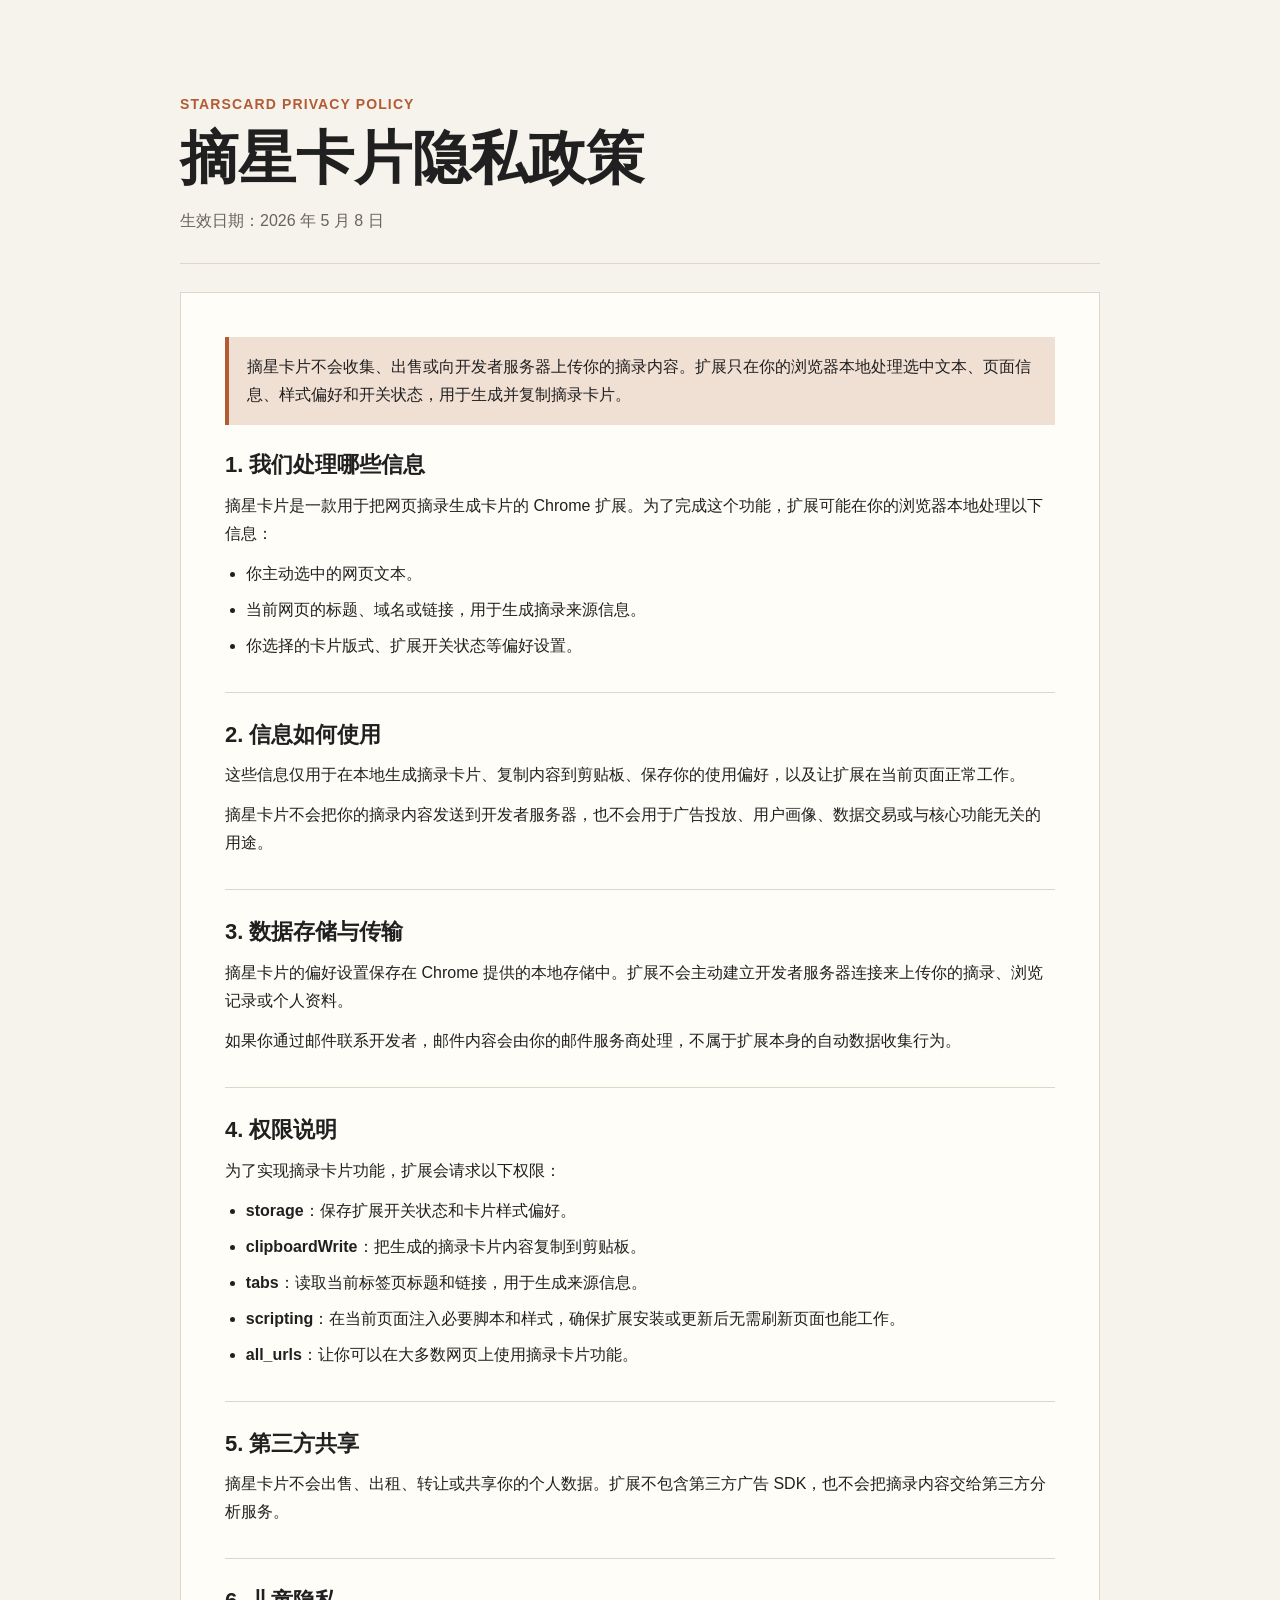
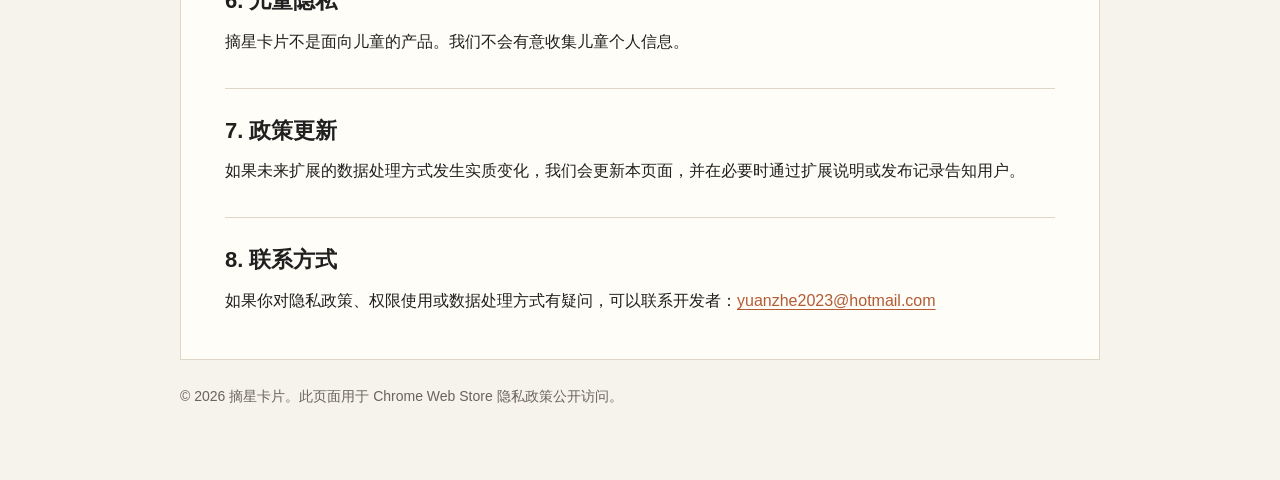
==== privacy.html @ 7d246647 "Add privacy policy page" ====
<!doctype html>
<html lang="zh-CN">
<head>
  <meta charset="utf-8">
  <meta name="viewport" content="width=device-width, initial-scale=1">
  <title>摘星卡片隐私政策</title>
  <meta name="description" content="摘星卡片 Chrome 扩展的隐私政策，说明本扩展如何处理摘录内容、权限和本地数据。">
  <style>
    :root {
      color-scheme: light dark;
      --bg: #f6f3ec;
      --paper: #fffdf7;
      --text: #202020;
      --muted: #69645c;
      --line: #ded6c8;
      --accent: #b35b35;
      --accent-soft: #f0dfd3;
    }

    @media (prefers-color-scheme: dark) {
      :root {
        --bg: #151412;
        --paper: #1f1d1a;
        --text: #f4efe7;
        --muted: #b8afa2;
        --line: #39342e;
        --accent: #e09b70;
        --accent-soft: #352820;
      }
    }

    * { box-sizing: border-box; }

    body {
      margin: 0;
      font-family: -apple-system, BlinkMacSystemFont, "Segoe UI", "Noto Sans SC", "PingFang SC", "Microsoft YaHei", sans-serif;
      background: var(--bg);
      color: var(--text);
      line-height: 1.75;
    }

    .page {
      width: min(920px, calc(100% - 32px));
      margin: 0 auto;
      padding: 56px 0 72px;
    }

    header {
      padding: 36px 0 28px;
      border-bottom: 1px solid var(--line);
    }

    .eyebrow {
      margin: 0 0 10px;
      color: var(--accent);
      font-size: 14px;
      font-weight: 700;
      letter-spacing: .08em;
      text-transform: uppercase;
    }

    h1 {
      margin: 0;
      font-size: clamp(34px, 6vw, 58px);
      line-height: 1.08;
      letter-spacing: 0;
    }

    .updated {
      margin: 18px 0 0;
      color: var(--muted);
      font-size: 16px;
    }

    main {
      background: var(--paper);
      border: 1px solid var(--line);
      margin-top: 28px;
      padding: clamp(24px, 4vw, 44px);
    }

    section + section {
      margin-top: 32px;
      padding-top: 28px;
      border-top: 1px solid var(--line);
    }

    h2 {
      margin: 0 0 12px;
      font-size: 22px;
      line-height: 1.3;
      letter-spacing: 0;
    }

    p { margin: 0 0 12px; }
    p:last-child { margin-bottom: 0; }

    ul {
      margin: 10px 0 0;
      padding-left: 1.3em;
    }

    li + li { margin-top: 8px; }

    .summary {
      background: var(--accent-soft);
      border-left: 4px solid var(--accent);
      padding: 16px 18px;
      margin: 0 0 26px;
      color: var(--text);
    }

    a {
      color: var(--accent);
      text-decoration-thickness: 1px;
      text-underline-offset: 3px;
    }

    footer {
      margin-top: 24px;
      color: var(--muted);
      font-size: 14px;
    }
  </style>
</head>
<body>
  <div class="page">
    <header>
      <p class="eyebrow">StarsCard Privacy Policy</p>
      <h1>摘星卡片隐私政策</h1>
      <p class="updated">生效日期：2026 年 5 月 8 日</p>
    </header>

    <main>
      <div class="summary">
        摘星卡片不会收集、出售或向开发者服务器上传你的摘录内容。扩展只在你的浏览器本地处理选中文本、页面信息、样式偏好和开关状态，用于生成并复制摘录卡片。
      </div>

      <section>
        <h2>1. 我们处理哪些信息</h2>
        <p>摘星卡片是一款用于把网页摘录生成卡片的 Chrome 扩展。为了完成这个功能，扩展可能在你的浏览器本地处理以下信息：</p>
        <ul>
          <li>你主动选中的网页文本。</li>
          <li>当前网页的标题、域名或链接，用于生成摘录来源信息。</li>
          <li>你选择的卡片版式、扩展开关状态等偏好设置。</li>
        </ul>
      </section>

      <section>
        <h2>2. 信息如何使用</h2>
        <p>这些信息仅用于在本地生成摘录卡片、复制内容到剪贴板、保存你的使用偏好，以及让扩展在当前页面正常工作。</p>
        <p>摘星卡片不会把你的摘录内容发送到开发者服务器，也不会用于广告投放、用户画像、数据交易或与核心功能无关的用途。</p>
      </section>

      <section>
        <h2>3. 数据存储与传输</h2>
        <p>摘星卡片的偏好设置保存在 Chrome 提供的本地存储中。扩展不会主动建立开发者服务器连接来上传你的摘录、浏览记录或个人资料。</p>
        <p>如果你通过邮件联系开发者，邮件内容会由你的邮件服务商处理，不属于扩展本身的自动数据收集行为。</p>
      </section>

      <section>
        <h2>4. 权限说明</h2>
        <p>为了实现摘录卡片功能，扩展会请求以下权限：</p>
        <ul>
          <li><strong>storage</strong>：保存扩展开关状态和卡片样式偏好。</li>
          <li><strong>clipboardWrite</strong>：把生成的摘录卡片内容复制到剪贴板。</li>
          <li><strong>tabs</strong>：读取当前标签页标题和链接，用于生成来源信息。</li>
          <li><strong>scripting</strong>：在当前页面注入必要脚本和样式，确保扩展安装或更新后无需刷新页面也能工作。</li>
          <li><strong>all_urls</strong>：让你可以在大多数网页上使用摘录卡片功能。</li>
        </ul>
      </section>

      <section>
        <h2>5. 第三方共享</h2>
        <p>摘星卡片不会出售、出租、转让或共享你的个人数据。扩展不包含第三方广告 SDK，也不会把摘录内容交给第三方分析服务。</p>
      </section>

      <section>
        <h2>6. 儿童隐私</h2>
        <p>摘星卡片不是面向儿童的产品。我们不会有意收集儿童个人信息。</p>
      </section>

      <section>
        <h2>7. 政策更新</h2>
        <p>如果未来扩展的数据处理方式发生实质变化，我们会更新本页面，并在必要时通过扩展说明或发布记录告知用户。</p>
      </section>

      <section>
        <h2>8. 联系方式</h2>
        <p>如果你对隐私政策、权限使用或数据处理方式有疑问，可以联系开发者：<a href="mailto:yuanzhe2023@hotmail.com">yuanzhe2023@hotmail.com</a></p>
      </section>
    </main>

    <footer>
      <p>© 2026 摘星卡片。此页面用于 Chrome Web Store 隐私政策公开访问。</p>
    </footer>
  </div>
</body>
</html>
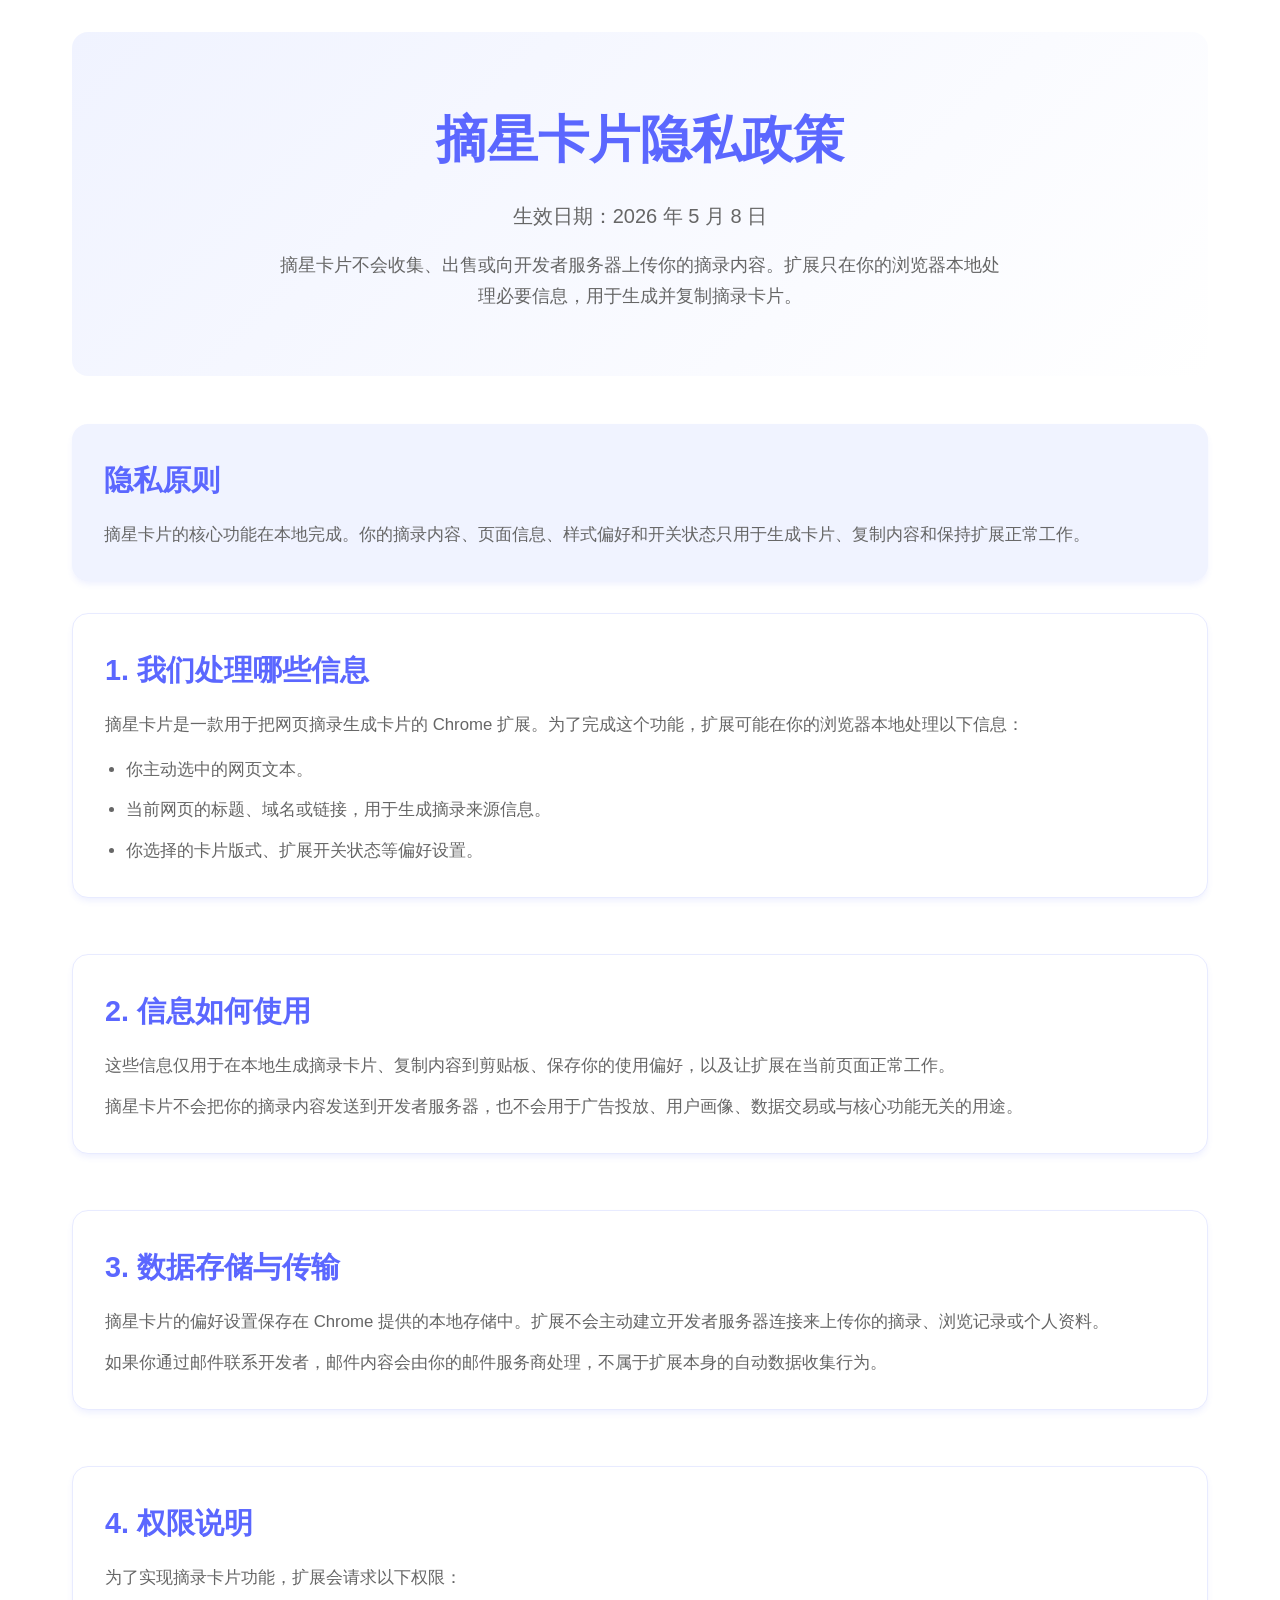
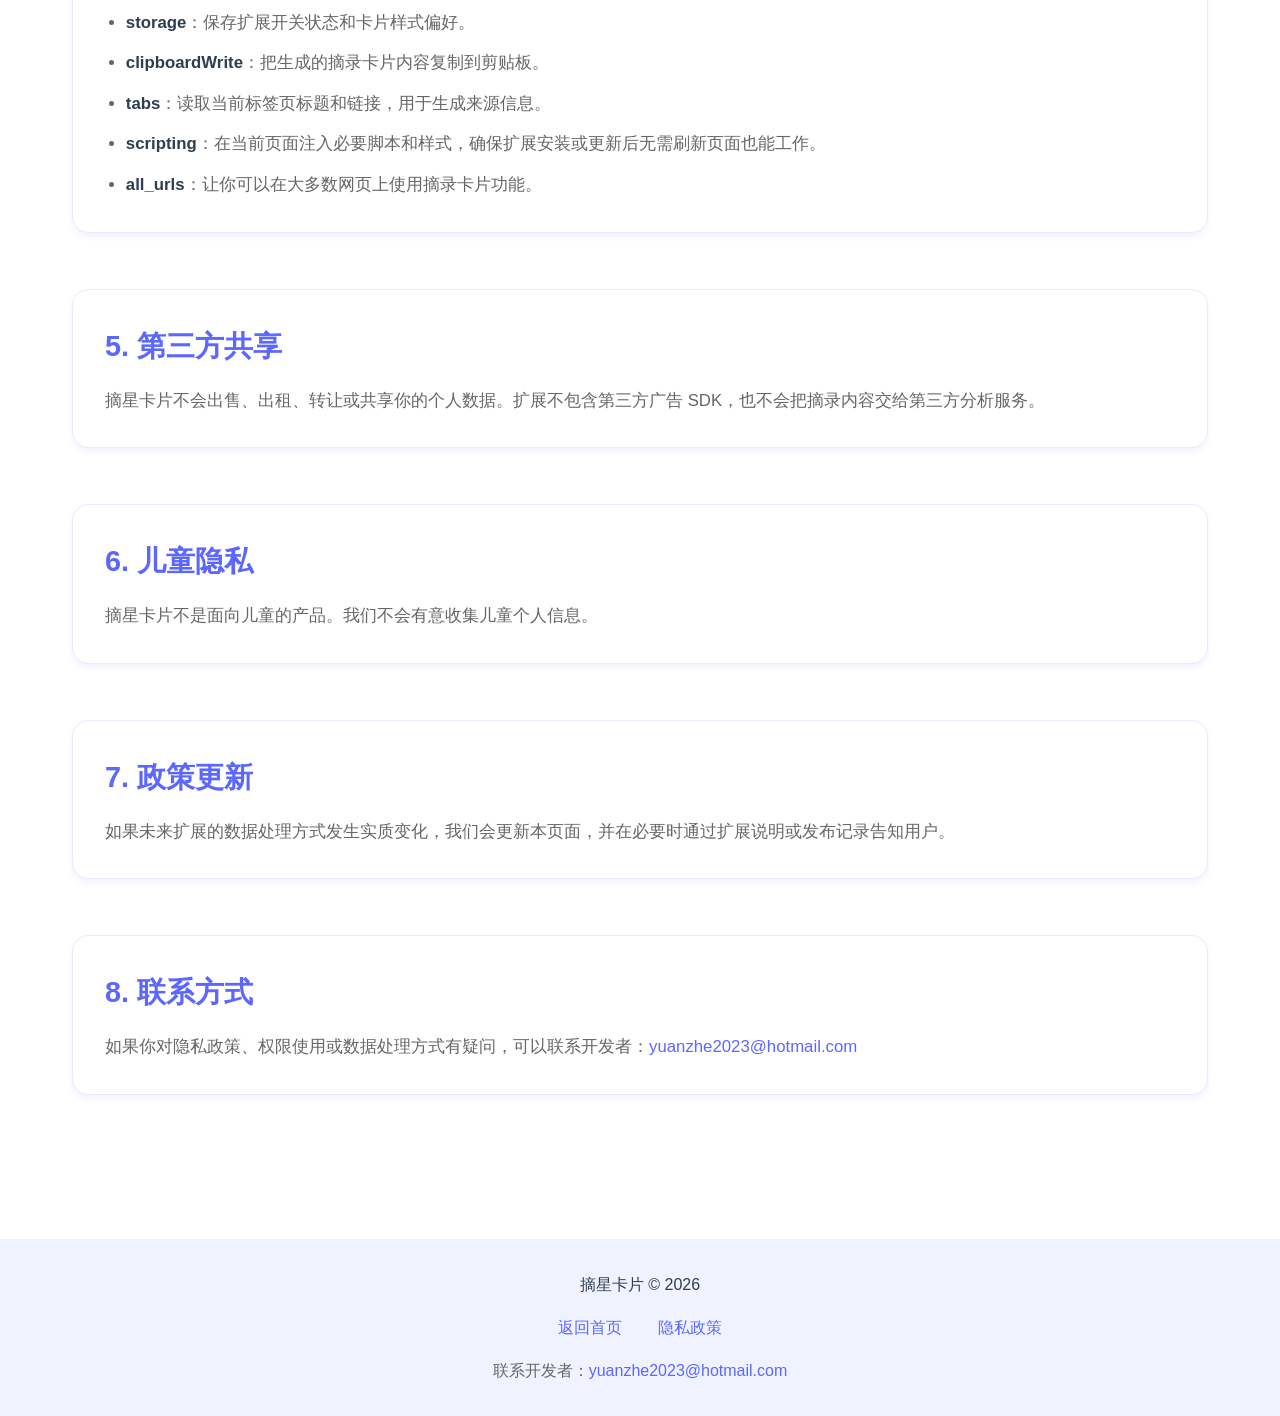
==== commit aa404c65: "Align privacy page with homepage style" ====
--- a/privacy.html
+++ b/privacy.html
@@ -1,199 +1,285 @@
-<!doctype html>
+<!DOCTYPE html>
 <html lang="zh-CN">
 <head>
-  <meta charset="utf-8">
-  <meta name="viewport" content="width=device-width, initial-scale=1">
-  <title>摘星卡片隐私政策</title>
-  <meta name="description" content="摘星卡片 Chrome 扩展的隐私政策，说明本扩展如何处理摘录内容、权限和本地数据。">
-  <style>
-    :root {
-      color-scheme: light dark;
-      --bg: #f6f3ec;
-      --paper: #fffdf7;
-      --text: #202020;
-      --muted: #69645c;
-      --line: #ded6c8;
-      --accent: #b35b35;
-      --accent-soft: #f0dfd3;
-    }
-
-    @media (prefers-color-scheme: dark) {
-      :root {
-        --bg: #151412;
-        --paper: #1f1d1a;
-        --text: #f4efe7;
-        --muted: #b8afa2;
-        --line: #39342e;
-        --accent: #e09b70;
-        --accent-soft: #352820;
-      }
-    }
-
-    * { box-sizing: border-box; }
-
-    body {
-      margin: 0;
-      font-family: -apple-system, BlinkMacSystemFont, "Segoe UI", "Noto Sans SC", "PingFang SC", "Microsoft YaHei", sans-serif;
-      background: var(--bg);
-      color: var(--text);
-      line-height: 1.75;
-    }
-
-    .page {
-      width: min(920px, calc(100% - 32px));
-      margin: 0 auto;
-      padding: 56px 0 72px;
-    }
-
-    header {
-      padding: 36px 0 28px;
-      border-bottom: 1px solid var(--line);
-    }
-
-    .eyebrow {
-      margin: 0 0 10px;
-      color: var(--accent);
-      font-size: 14px;
-      font-weight: 700;
-      letter-spacing: .08em;
-      text-transform: uppercase;
-    }
-
-    h1 {
-      margin: 0;
-      font-size: clamp(34px, 6vw, 58px);
-      line-height: 1.08;
-      letter-spacing: 0;
-    }
-
-    .updated {
-      margin: 18px 0 0;
-      color: var(--muted);
-      font-size: 16px;
-    }
-
-    main {
-      background: var(--paper);
-      border: 1px solid var(--line);
-      margin-top: 28px;
-      padding: clamp(24px, 4vw, 44px);
-    }
-
-    section + section {
-      margin-top: 32px;
-      padding-top: 28px;
-      border-top: 1px solid var(--line);
-    }
-
-    h2 {
-      margin: 0 0 12px;
-      font-size: 22px;
-      line-height: 1.3;
-      letter-spacing: 0;
-    }
-
-    p { margin: 0 0 12px; }
-    p:last-child { margin-bottom: 0; }
-
-    ul {
-      margin: 10px 0 0;
-      padding-left: 1.3em;
-    }
-
-    li + li { margin-top: 8px; }
-
-    .summary {
-      background: var(--accent-soft);
-      border-left: 4px solid var(--accent);
-      padding: 16px 18px;
-      margin: 0 0 26px;
-      color: var(--text);
-    }
-
-    a {
-      color: var(--accent);
-      text-decoration-thickness: 1px;
-      text-underline-offset: 3px;
-    }
-
-    footer {
-      margin-top: 24px;
-      color: var(--muted);
-      font-size: 14px;
-    }
-  </style>
+    <meta charset="UTF-8">
+    <meta name="viewport" content="width=device-width, initial-scale=1.0">
+    <title>摘星卡片隐私政策</title>
+    <meta name="description" content="摘星卡片 Chrome 扩展的隐私政策，说明本扩展如何处理摘录内容、权限和本地数据。">
+    <style>
+        :root {
+            --primary: #5B67FF;
+            --primary-light: #F0F3FF;
+            --text: #2C3E50;
+            --muted: #666;
+            --bg: #ffffff;
+            --line: #e8ebff;
+        }
+
+        * {
+            margin: 0;
+            padding: 0;
+            box-sizing: border-box;
+        }
+
+        body {
+            font-family: -apple-system, BlinkMacSystemFont, "Segoe UI", Roboto, "PingFang SC", "Microsoft YaHei", sans-serif;
+            color: var(--text);
+            line-height: 1.7;
+            background: var(--bg);
+        }
+
+        .container {
+            max-width: 1200px;
+            margin: 0 auto;
+            padding: 2rem;
+        }
+
+        .hero {
+            text-align: center;
+            padding: 4rem 2rem;
+            background: linear-gradient(135deg, var(--primary-light) 0%, #FFFFFF 100%);
+            border-radius: 1rem;
+            margin-bottom: 3rem;
+        }
+
+        .hero h1 {
+            font-size: 3.2rem;
+            margin-bottom: 1rem;
+            color: var(--primary);
+            animation: fadeInUp 0.8s ease;
+        }
+
+        .hero p {
+            font-size: 1.25rem;
+            color: var(--muted);
+            margin-bottom: 0.5rem;
+            animation: fadeInUp 1s ease;
+        }
+
+        .hero-desc {
+            max-width: 720px;
+            margin: 1rem auto 0;
+            font-size: 1.15rem;
+            color: var(--muted);
+            animation: fadeInUp 1.2s ease;
+        }
+
+        .policy-layout {
+            display: grid;
+            grid-template-columns: minmax(0, 1fr);
+            gap: 2rem;
+            margin: 3rem 0;
+        }
+
+        .summary-card,
+        .policy-section {
+            background: white;
+            border-radius: 1rem;
+            box-shadow: 0 4px 6px -1px rgba(91, 103, 255, 0.1);
+        }
+
+        .summary-card {
+            padding: 2rem;
+            background: var(--primary-light);
+        }
+
+        .summary-card h2,
+        .policy-section h2 {
+            color: var(--primary);
+            margin-bottom: 1rem;
+            font-size: 1.8rem;
+        }
+
+        .summary-card p,
+        .policy-section p,
+        .policy-section li {
+            color: var(--muted);
+            font-size: 1.05rem;
+        }
+
+        .policy-section {
+            padding: 2rem;
+            border: 1px solid var(--line);
+        }
+
+        .policy-section + .policy-section {
+            margin-top: 1.5rem;
+        }
+
+        .policy-section p + p {
+            margin-top: 0.75rem;
+        }
+
+        .policy-section ul {
+            padding-left: 1.3rem;
+            margin-top: 1rem;
+        }
+
+        .policy-section li + li {
+            margin-top: 0.75rem;
+        }
+
+        strong {
+            color: var(--text);
+        }
+
+        a {
+            color: var(--primary);
+            text-decoration: none;
+            transition: color 0.3s ease;
+        }
+
+        a:hover {
+            color: var(--text);
+            text-decoration: underline;
+        }
+
+        .footer {
+            margin-top: 4rem;
+            padding: 2rem 0;
+            background: var(--primary-light);
+        }
+
+        .footer-content {
+            max-width: 1200px;
+            margin: 0 auto;
+            padding: 0 1rem;
+            text-align: center;
+        }
+
+        .footer-links {
+            margin: 1rem 0;
+        }
+
+        .footer-links a {
+            color: var(--primary);
+            text-decoration: none;
+            margin: 0 1rem;
+        }
+
+        .contact {
+            margin-top: 1rem;
+            color: var(--muted);
+        }
+
+        @keyframes fadeInUp {
+            from {
+                opacity: 0;
+                transform: translateY(20px);
+            }
+            to {
+                opacity: 1;
+                transform: translateY(0);
+            }
+        }
+
+        @media (max-width: 768px) {
+            .container {
+                padding: 1rem;
+            }
+
+            .hero {
+                padding: 3rem 1.5rem;
+            }
+
+            .hero h1 {
+                font-size: 2.4rem;
+            }
+
+            .hero p {
+                font-size: 1.1rem;
+            }
+
+            .summary-card,
+            .policy-section {
+                padding: 1.4rem;
+            }
+        }
+    </style>
 </head>
 <body>
-  <div class="page">
-    <header>
-      <p class="eyebrow">StarsCard Privacy Policy</p>
-      <h1>摘星卡片隐私政策</h1>
-      <p class="updated">生效日期：2026 年 5 月 8 日</p>
-    </header>
-
-    <main>
-      <div class="summary">
-        摘星卡片不会收集、出售或向开发者服务器上传你的摘录内容。扩展只在你的浏览器本地处理选中文本、页面信息、样式偏好和开关状态，用于生成并复制摘录卡片。
-      </div>
-
-      <section>
-        <h2>1. 我们处理哪些信息</h2>
-        <p>摘星卡片是一款用于把网页摘录生成卡片的 Chrome 扩展。为了完成这个功能，扩展可能在你的浏览器本地处理以下信息：</p>
-        <ul>
-          <li>你主动选中的网页文本。</li>
-          <li>当前网页的标题、域名或链接，用于生成摘录来源信息。</li>
-          <li>你选择的卡片版式、扩展开关状态等偏好设置。</li>
-        </ul>
-      </section>
-
-      <section>
-        <h2>2. 信息如何使用</h2>
-        <p>这些信息仅用于在本地生成摘录卡片、复制内容到剪贴板、保存你的使用偏好，以及让扩展在当前页面正常工作。</p>
-        <p>摘星卡片不会把你的摘录内容发送到开发者服务器，也不会用于广告投放、用户画像、数据交易或与核心功能无关的用途。</p>
-      </section>
-
-      <section>
-        <h2>3. 数据存储与传输</h2>
-        <p>摘星卡片的偏好设置保存在 Chrome 提供的本地存储中。扩展不会主动建立开发者服务器连接来上传你的摘录、浏览记录或个人资料。</p>
-        <p>如果你通过邮件联系开发者，邮件内容会由你的邮件服务商处理，不属于扩展本身的自动数据收集行为。</p>
-      </section>
-
-      <section>
-        <h2>4. 权限说明</h2>
-        <p>为了实现摘录卡片功能，扩展会请求以下权限：</p>
-        <ul>
-          <li><strong>storage</strong>：保存扩展开关状态和卡片样式偏好。</li>
-          <li><strong>clipboardWrite</strong>：把生成的摘录卡片内容复制到剪贴板。</li>
-          <li><strong>tabs</strong>：读取当前标签页标题和链接，用于生成来源信息。</li>
-          <li><strong>scripting</strong>：在当前页面注入必要脚本和样式，确保扩展安装或更新后无需刷新页面也能工作。</li>
-          <li><strong>all_urls</strong>：让你可以在大多数网页上使用摘录卡片功能。</li>
-        </ul>
-      </section>
-
-      <section>
-        <h2>5. 第三方共享</h2>
-        <p>摘星卡片不会出售、出租、转让或共享你的个人数据。扩展不包含第三方广告 SDK，也不会把摘录内容交给第三方分析服务。</p>
-      </section>
-
-      <section>
-        <h2>6. 儿童隐私</h2>
-        <p>摘星卡片不是面向儿童的产品。我们不会有意收集儿童个人信息。</p>
-      </section>
-
-      <section>
-        <h2>7. 政策更新</h2>
-        <p>如果未来扩展的数据处理方式发生实质变化，我们会更新本页面，并在必要时通过扩展说明或发布记录告知用户。</p>
-      </section>
-
-      <section>
-        <h2>8. 联系方式</h2>
-        <p>如果你对隐私政策、权限使用或数据处理方式有疑问，可以联系开发者：<a href="mailto:yuanzhe2023@hotmail.com">yuanzhe2023@hotmail.com</a></p>
-      </section>
-    </main>
-
-    <footer>
-      <p>© 2026 摘星卡片。此页面用于 Chrome Web Store 隐私政策公开访问。</p>
+    <div class="container">
+        <section class="hero">
+            <h1>摘星卡片隐私政策</h1>
+            <p>生效日期：2026 年 5 月 8 日</p>
+            <div class="hero-desc">
+                摘星卡片不会收集、出售或向开发者服务器上传你的摘录内容。扩展只在你的浏览器本地处理必要信息，用于生成并复制摘录卡片。
+            </div>
+        </section>
+
+        <main class="policy-layout">
+            <section class="summary-card">
+                <h2>隐私原则</h2>
+                <p>摘星卡片的核心功能在本地完成。你的摘录内容、页面信息、样式偏好和开关状态只用于生成卡片、复制内容和保持扩展正常工作。</p>
+            </section>
+
+            <section class="policy-section">
+                <h2>1. 我们处理哪些信息</h2>
+                <p>摘星卡片是一款用于把网页摘录生成卡片的 Chrome 扩展。为了完成这个功能，扩展可能在你的浏览器本地处理以下信息：</p>
+                <ul>
+                    <li>你主动选中的网页文本。</li>
+                    <li>当前网页的标题、域名或链接，用于生成摘录来源信息。</li>
+                    <li>你选择的卡片版式、扩展开关状态等偏好设置。</li>
+                </ul>
+            </section>
+
+            <section class="policy-section">
+                <h2>2. 信息如何使用</h2>
+                <p>这些信息仅用于在本地生成摘录卡片、复制内容到剪贴板、保存你的使用偏好，以及让扩展在当前页面正常工作。</p>
+                <p>摘星卡片不会把你的摘录内容发送到开发者服务器，也不会用于广告投放、用户画像、数据交易或与核心功能无关的用途。</p>
+            </section>
+
+            <section class="policy-section">
+                <h2>3. 数据存储与传输</h2>
+                <p>摘星卡片的偏好设置保存在 Chrome 提供的本地存储中。扩展不会主动建立开发者服务器连接来上传你的摘录、浏览记录或个人资料。</p>
+                <p>如果你通过邮件联系开发者，邮件内容会由你的邮件服务商处理，不属于扩展本身的自动数据收集行为。</p>
+            </section>
+
+            <section class="policy-section">
+                <h2>4. 权限说明</h2>
+                <p>为了实现摘录卡片功能，扩展会请求以下权限：</p>
+                <ul>
+                    <li><strong>storage</strong>：保存扩展开关状态和卡片样式偏好。</li>
+                    <li><strong>clipboardWrite</strong>：把生成的摘录卡片内容复制到剪贴板。</li>
+                    <li><strong>tabs</strong>：读取当前标签页标题和链接，用于生成来源信息。</li>
+                    <li><strong>scripting</strong>：在当前页面注入必要脚本和样式，确保扩展安装或更新后无需刷新页面也能工作。</li>
+                    <li><strong>all_urls</strong>：让你可以在大多数网页上使用摘录卡片功能。</li>
+                </ul>
+            </section>
+
+            <section class="policy-section">
+                <h2>5. 第三方共享</h2>
+                <p>摘星卡片不会出售、出租、转让或共享你的个人数据。扩展不包含第三方广告 SDK，也不会把摘录内容交给第三方分析服务。</p>
+            </section>
+
+            <section class="policy-section">
+                <h2>6. 儿童隐私</h2>
+                <p>摘星卡片不是面向儿童的产品。我们不会有意收集儿童个人信息。</p>
+            </section>
+
+            <section class="policy-section">
+                <h2>7. 政策更新</h2>
+                <p>如果未来扩展的数据处理方式发生实质变化，我们会更新本页面，并在必要时通过扩展说明或发布记录告知用户。</p>
+            </section>
+
+            <section class="policy-section">
+                <h2>8. 联系方式</h2>
+                <p>如果你对隐私政策、权限使用或数据处理方式有疑问，可以联系开发者：<a href="mailto:yuanzhe2023@hotmail.com">yuanzhe2023@hotmail.com</a></p>
+            </section>
+        </main>
+    </div>
+
+    <footer class="footer">
+        <div class="footer-content">
+            <p>摘星卡片 © 2026</p>
+            <div class="footer-links">
+                <a href="./index.html">返回首页</a>
+                <a href="./privacy.html">隐私政策</a>
+            </div>
+            <div class="contact">
+                <p>联系开发者：<a href="mailto:yuanzhe2023@hotmail.com">yuanzhe2023@hotmail.com</a></p>
+            </div>
+        </div>
     </footer>
-  </div>
 </body>
 </html>
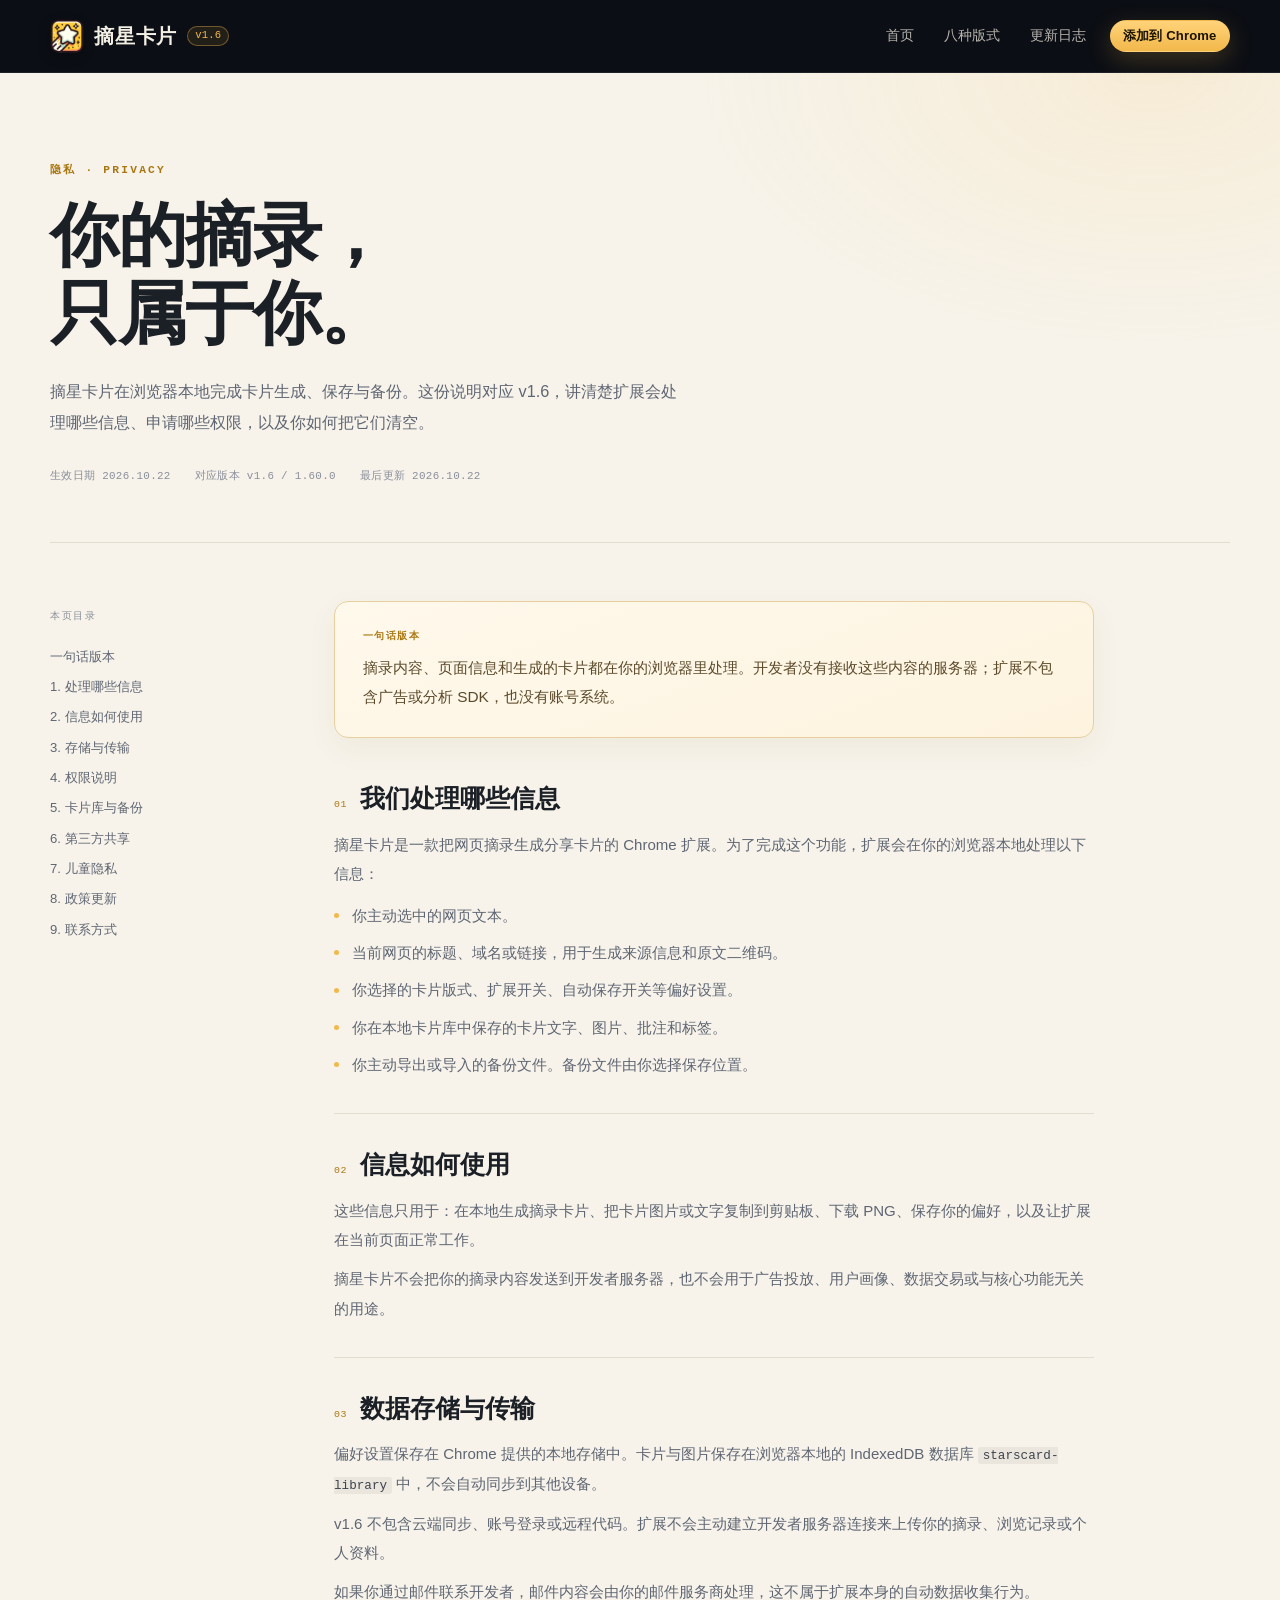
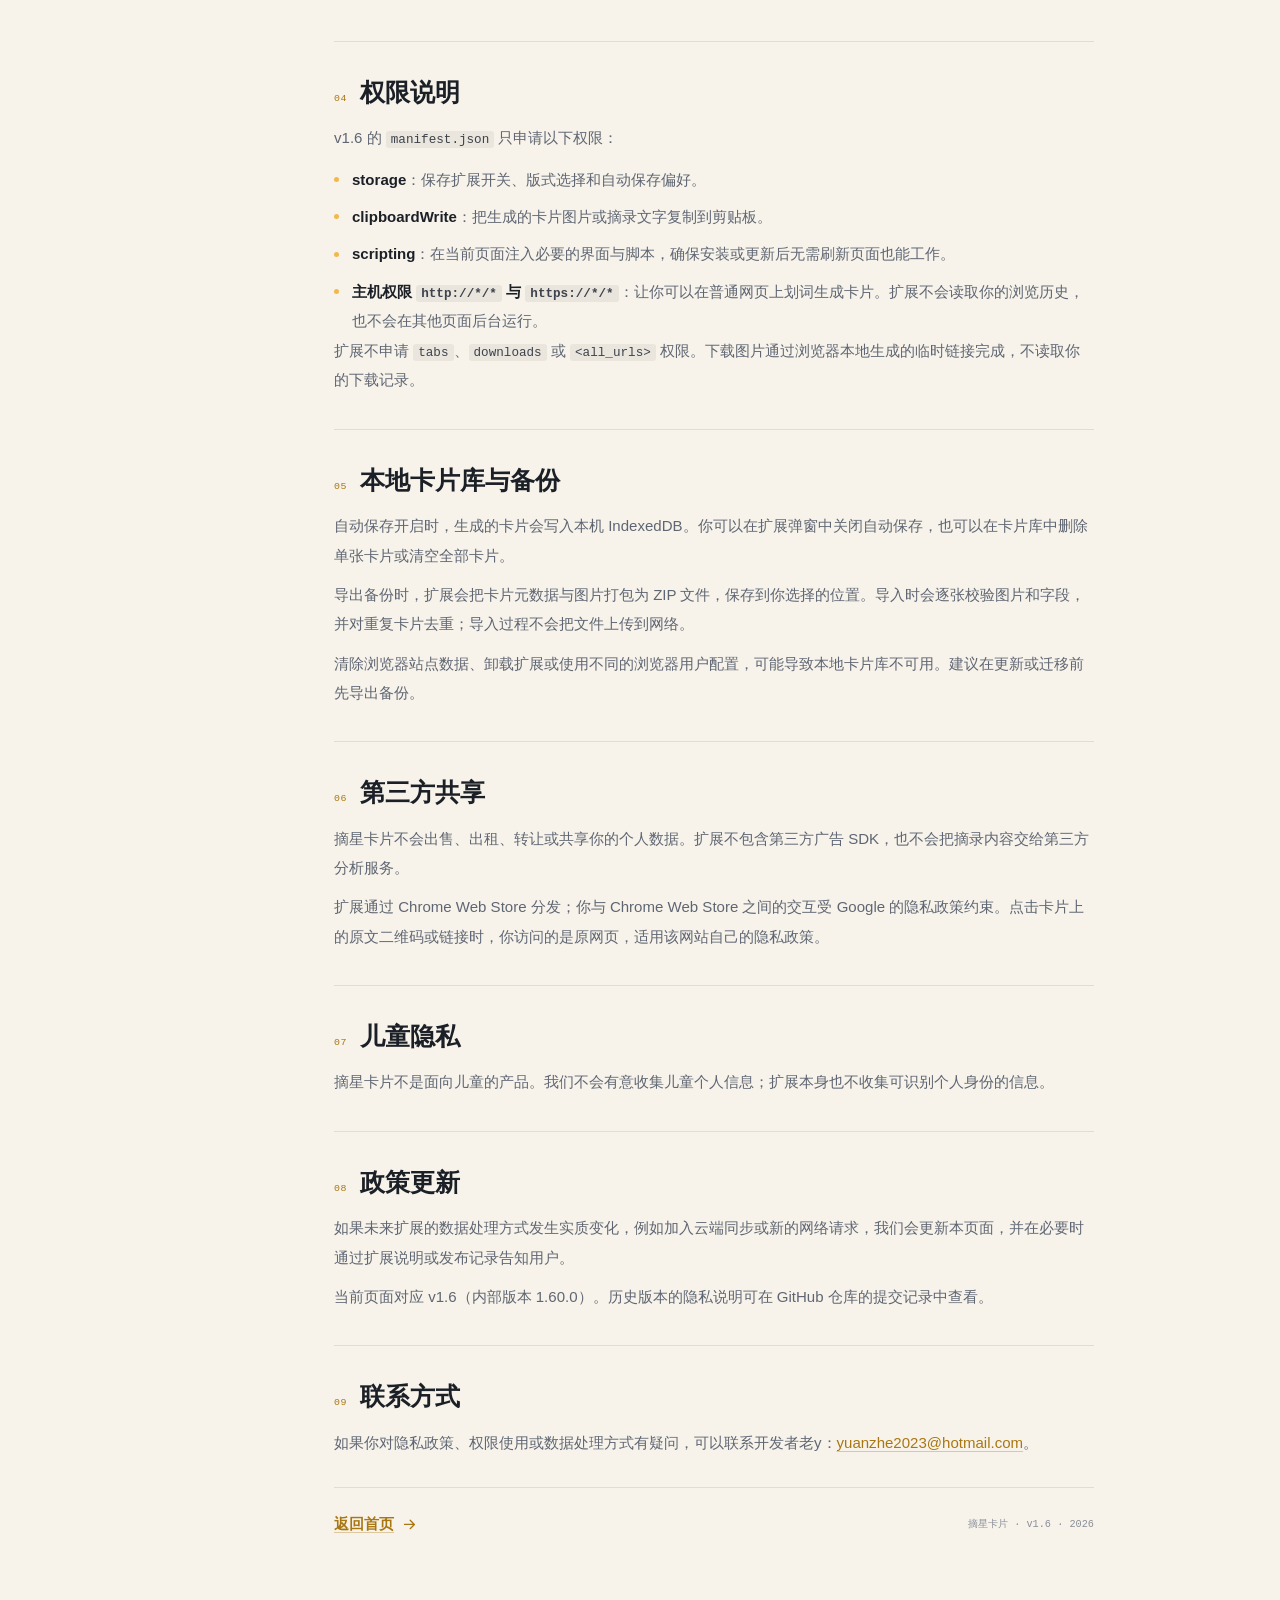
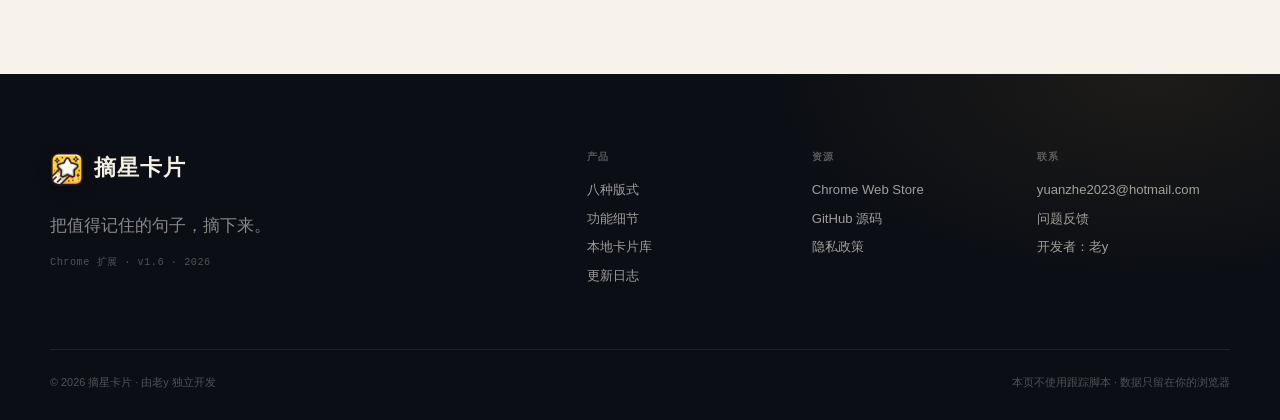
==== commit fec668d8: "Refresh starcard site for extension v1.6" ====
--- a/privacy.html
+++ b/privacy.html
@@ -3,282 +3,452 @@
 <head>
     <meta charset="UTF-8">
     <meta name="viewport" content="width=device-width, initial-scale=1.0">
-    <title>摘星卡片隐私政策</title>
-    <meta name="description" content="摘星卡片 Chrome 扩展的隐私政策，说明本扩展如何处理摘录内容、权限和本地数据。">
+    <title>隐私政策 · 摘星卡片</title>
+    <meta name="description" content="摘星卡片 Chrome 扩展 v1.6 隐私政策：摘录、卡片和备份如何在本机处理，扩展申请哪些权限，以及你可以如何清空数据。">
+    <meta name="theme-color" content="#0b0e14">
+    <link rel="canonical" href="https://starcard.foxlaoy.com/privacy">
+    <link rel="icon" type="image/png" href="assets/icon48.png">
+    <link rel="apple-touch-icon" href="assets/icon128.png">
+    <link rel="stylesheet" href="assets/site.css">
     <style>
-        :root {
-            --primary: #5B67FF;
-            --primary-light: #F0F3FF;
-            --text: #2C3E50;
-            --muted: #666;
-            --bg: #ffffff;
-            --line: #e8ebff;
-        }
-
-        * {
-            margin: 0;
-            padding: 0;
-            box-sizing: border-box;
-        }
-
-        body {
-            font-family: -apple-system, BlinkMacSystemFont, "Segoe UI", Roboto, "PingFang SC", "Microsoft YaHei", sans-serif;
-            color: var(--text);
-            line-height: 1.7;
-            background: var(--bg);
-        }
-
-        .container {
-            max-width: 1200px;
-            margin: 0 auto;
-            padding: 2rem;
-        }
-
-        .hero {
-            text-align: center;
-            padding: 4rem 2rem;
-            background: linear-gradient(135deg, var(--primary-light) 0%, #FFFFFF 100%);
-            border-radius: 1rem;
-            margin-bottom: 3rem;
-        }
-
-        .hero h1 {
-            font-size: 3.2rem;
-            margin-bottom: 1rem;
-            color: var(--primary);
-            animation: fadeInUp 0.8s ease;
-        }
-
-        .hero p {
-            font-size: 1.25rem;
+        .privacy-page {
+            background: var(--paper);
+        }
+
+        .privacy-main {
+            background:
+                radial-gradient(700px 420px at 90% 0%, rgba(242, 184, 75, .12), transparent 65%),
+                var(--paper);
+        }
+
+        .privacy-hero {
+            padding: 88px 0 56px;
+            border-bottom: 1px solid var(--line);
+        }
+
+        .privacy-hero h1 {
+            max-width: 9em;
+            font-family: var(--serif);
+            font-size: clamp(2.9rem, 5.4vw, 4.5rem);
+            font-weight: 700;
+            line-height: 1.12;
+            letter-spacing: -.02em;
+        }
+
+        .privacy-lead {
+            max-width: 39em;
+            margin-top: 24px;
             color: var(--muted);
-            margin-bottom: 0.5rem;
-            animation: fadeInUp 1s ease;
-        }
-
-        .hero-desc {
-            max-width: 720px;
-            margin: 1rem auto 0;
-            font-size: 1.15rem;
+            font-size: 1.02rem;
+            line-height: 1.9;
+        }
+
+        .privacy-meta {
+            display: flex;
+            flex-wrap: wrap;
+            gap: 10px 24px;
+            margin-top: 30px;
+            color: var(--muted-2);
+            font-family: var(--mono);
+            font-size: .68rem;
+            letter-spacing: .03em;
+        }
+
+        .privacy-layout {
+            display: grid;
+            grid-template-columns: 210px minmax(0, 1fr);
+            align-items: start;
+            gap: 74px;
+            padding: 58px 0 104px;
+        }
+
+        .privacy-toc {
+            position: sticky;
+            top: 104px;
+            padding-top: 8px;
+        }
+
+        .privacy-toc p {
+            margin-bottom: 16px;
+            color: var(--muted-2);
+            font-family: var(--mono);
+            font-size: .62rem;
+            letter-spacing: .16em;
+            text-transform: uppercase;
+        }
+
+        .privacy-toc a {
+            display: block;
+            padding: 5px 0;
             color: var(--muted);
-            animation: fadeInUp 1.2s ease;
-        }
-
-        .policy-layout {
-            display: grid;
-            grid-template-columns: minmax(0, 1fr);
-            gap: 2rem;
-            margin: 3rem 0;
-        }
-
-        .summary-card,
+            font-size: .82rem;
+            line-height: 1.55;
+            transition: color .2s ease;
+        }
+
+        .privacy-toc a:hover {
+            color: var(--gold-deep);
+        }
+
+        .policy {
+            max-width: 760px;
+        }
+
+        .policy-summary {
+            margin-bottom: 10px;
+            padding: 26px 28px;
+            border: 1px solid #e7cf9f;
+            border-radius: 14px;
+            background: linear-gradient(160deg, #fff9ec, #fdf3df);
+            box-shadow: 0 10px 30px rgba(120, 88, 24, .06);
+        }
+
+        .policy-summary strong {
+            display: block;
+            margin-bottom: 8px;
+            color: var(--gold-deep);
+            font-family: var(--mono);
+            font-size: .64rem;
+            letter-spacing: .14em;
+        }
+
+        .policy-summary p {
+            color: #5b4a2a;
+            font-size: .96rem;
+            line-height: 1.9;
+        }
+
         .policy-section {
-            background: white;
-            border-radius: 1rem;
-            box-shadow: 0 4px 6px -1px rgba(91, 103, 255, 0.1);
-        }
-
-        .summary-card {
-            padding: 2rem;
-            background: var(--primary-light);
-        }
-
-        .summary-card h2,
+            padding: 34px 0;
+            border-bottom: 1px solid var(--line);
+        }
+
+        .policy-section:last-child {
+            border-bottom: 0;
+        }
+
         .policy-section h2 {
-            color: var(--primary);
-            margin-bottom: 1rem;
-            font-size: 1.8rem;
-        }
-
-        .summary-card p,
+            display: flex;
+            align-items: baseline;
+            gap: 13px;
+            margin-bottom: 14px;
+            font-family: var(--serif);
+            font-size: 1.55rem;
+            font-weight: 700;
+            line-height: 1.35;
+        }
+
+        .policy-section h2 span {
+            flex: none;
+            color: var(--gold-deep);
+            font-family: var(--mono);
+            font-size: .62rem;
+            font-weight: 500;
+            letter-spacing: .05em;
+        }
+
         .policy-section p,
         .policy-section li {
             color: var(--muted);
-            font-size: 1.05rem;
-        }
-
-        .policy-section {
-            padding: 2rem;
-            border: 1px solid var(--line);
-        }
-
-        .policy-section + .policy-section {
-            margin-top: 1.5rem;
+            font-size: .94rem;
+            line-height: 1.95;
         }
 
         .policy-section p + p {
-            margin-top: 0.75rem;
+            margin-top: 10px;
         }
 
         .policy-section ul {
-            padding-left: 1.3rem;
-            margin-top: 1rem;
-        }
-
-        .policy-section li + li {
-            margin-top: 0.75rem;
-        }
-
-        strong {
+            display: grid;
+            gap: 8px;
+            margin-top: 12px;
+            padding-left: 0;
+        }
+
+        .policy-section li {
+            position: relative;
+            padding-left: 18px;
+        }
+
+        .policy-section li::before {
+            content: "";
+            position: absolute;
+            top: .82em;
+            left: 0;
+            width: 5px;
+            height: 5px;
+            border-radius: 50%;
+            background: var(--gold);
+        }
+
+        .policy-section strong {
             color: var(--text);
-        }
-
-        a {
-            color: var(--primary);
-            text-decoration: none;
-            transition: color 0.3s ease;
-        }
-
-        a:hover {
-            color: var(--text);
+            font-weight: 650;
+        }
+
+        .policy-section code {
+            padding: 1px 5px;
+            border-radius: 3px;
+            background: rgba(18, 21, 28, .06);
+            color: #3d424c;
+            font-family: var(--mono);
+            font-size: .84em;
+        }
+
+        .policy-section a {
+            color: var(--gold-deep);
             text-decoration: underline;
-        }
-
-        .footer {
-            margin-top: 4rem;
-            padding: 2rem 0;
-            background: var(--primary-light);
-        }
-
-        .footer-content {
-            max-width: 1200px;
-            margin: 0 auto;
-            padding: 0 1rem;
-            text-align: center;
-        }
-
-        .footer-links {
-            margin: 1rem 0;
-        }
-
-        .footer-links a {
-            color: var(--primary);
-            text-decoration: none;
-            margin: 0 1rem;
-        }
-
-        .contact {
-            margin-top: 1rem;
-            color: var(--muted);
-        }
-
-        @keyframes fadeInUp {
-            from {
-                opacity: 0;
-                transform: translateY(20px);
-            }
-            to {
-                opacity: 1;
-                transform: translateY(0);
-            }
-        }
-
-        @media (max-width: 768px) {
-            .container {
-                padding: 1rem;
-            }
-
-            .hero {
-                padding: 3rem 1.5rem;
-            }
-
-            .hero h1 {
-                font-size: 2.4rem;
-            }
-
-            .hero p {
-                font-size: 1.1rem;
-            }
-
-            .summary-card,
+            text-underline-offset: .18em;
+            text-decoration-color: rgba(169, 119, 18, .35);
+        }
+
+        .policy-section a:hover {
+            text-decoration-color: currentColor;
+        }
+
+        .policy-back {
+            display: flex;
+            align-items: center;
+            justify-content: space-between;
+            gap: 20px;
+            margin-top: 30px;
+            padding-top: 24px;
+            border-top: 1px solid var(--line);
+        }
+
+        .policy-back span {
+            color: var(--muted-2);
+            font-family: var(--mono);
+            font-size: .64rem;
+        }
+
+        @media (max-width: 1000px) {
+            .privacy-layout {
+                grid-template-columns: minmax(0, 1fr);
+                gap: 30px;
+                padding-top: 44px;
+            }
+
+            .privacy-toc {
+                position: static;
+                display: none;
+            }
+        }
+
+        @media (max-width: 620px) {
+            .privacy-hero {
+                padding: 62px 0 42px;
+            }
+
+            .privacy-hero h1 {
+                font-size: clamp(2.45rem, 11vw, 3.3rem);
+            }
+
+            .privacy-lead {
+                font-size: .95rem;
+            }
+
+            .privacy-meta {
+                gap: 7px 16px;
+                font-size: .62rem;
+            }
+
+            .privacy-layout {
+                padding: 36px 0 72px;
+            }
+
+            .policy-summary {
+                padding: 20px;
+            }
+
             .policy-section {
-                padding: 1.4rem;
+                padding: 28px 0;
+            }
+
+            .policy-section h2 {
+                font-size: 1.35rem;
+            }
+
+            .policy-section p,
+            .policy-section li {
+                font-size: .9rem;
+            }
+
+            .policy-back {
+                flex-direction: column;
+                align-items: flex-start;
             }
         }
     </style>
 </head>
-<body>
-    <div class="container">
-        <section class="hero">
-            <h1>摘星卡片隐私政策</h1>
-            <p>生效日期：2026 年 5 月 8 日</p>
-            <div class="hero-desc">
-                摘星卡片不会收集、出售或向开发者服务器上传你的摘录内容。扩展只在你的浏览器本地处理必要信息，用于生成并复制摘录卡片。
+<body class="privacy-page">
+    <a class="skip-link" href="#main">跳到主要内容</a>
+
+    <header class="site-header is-solid">
+        <div class="container header-inner">
+            <a class="brand" href="./" aria-label="返回摘星卡片首页">
+                <img src="assets/icon48.png" alt="" width="34" height="34">
+                <span class="brand__name">摘星卡片</span>
+                <span class="brand__version">v1.6</span>
+            </a>
+            <nav class="nav" aria-label="主导航">
+                <a href="./">首页</a>
+                <a href="./#layouts">八种版式</a>
+                <a href="./#changelog">更新日志</a>
+            </nav>
+            <div class="header-actions">
+                <a class="btn btn--small btn--gold" href="https://chromewebstore.google.com/detail/%E6%91%98%E6%98%9F%E5%8D%A1%E7%89%87/begimcgdknolpegbnajppnilboonmfgf" target="_blank" rel="noopener">添加到 Chrome</a>
             </div>
-        </section>
-
-        <main class="policy-layout">
-            <section class="summary-card">
-                <h2>隐私原则</h2>
-                <p>摘星卡片的核心功能在本地完成。你的摘录内容、页面信息、样式偏好和开关状态只用于生成卡片、复制内容和保持扩展正常工作。</p>
-            </section>
-
-            <section class="policy-section">
-                <h2>1. 我们处理哪些信息</h2>
-                <p>摘星卡片是一款用于把网页摘录生成卡片的 Chrome 扩展。为了完成这个功能，扩展可能在你的浏览器本地处理以下信息：</p>
-                <ul>
-                    <li>你主动选中的网页文本。</li>
-                    <li>当前网页的标题、域名或链接，用于生成摘录来源信息。</li>
-                    <li>你选择的卡片版式、扩展开关状态等偏好设置。</li>
-                </ul>
-            </section>
-
-            <section class="policy-section">
-                <h2>2. 信息如何使用</h2>
-                <p>这些信息仅用于在本地生成摘录卡片、复制内容到剪贴板、保存你的使用偏好，以及让扩展在当前页面正常工作。</p>
-                <p>摘星卡片不会把你的摘录内容发送到开发者服务器，也不会用于广告投放、用户画像、数据交易或与核心功能无关的用途。</p>
-            </section>
-
-            <section class="policy-section">
-                <h2>3. 数据存储与传输</h2>
-                <p>摘星卡片的偏好设置保存在 Chrome 提供的本地存储中。扩展不会主动建立开发者服务器连接来上传你的摘录、浏览记录或个人资料。</p>
-                <p>如果你通过邮件联系开发者，邮件内容会由你的邮件服务商处理，不属于扩展本身的自动数据收集行为。</p>
-            </section>
-
-            <section class="policy-section">
-                <h2>4. 权限说明</h2>
-                <p>为了实现摘录卡片功能，扩展会请求以下权限：</p>
-                <ul>
-                    <li><strong>storage</strong>：保存扩展开关状态和卡片样式偏好。</li>
-                    <li><strong>clipboardWrite</strong>：把生成的摘录卡片内容复制到剪贴板。</li>
-                    <li><strong>tabs</strong>：读取当前标签页标题和链接，用于生成来源信息。</li>
-                    <li><strong>scripting</strong>：在当前页面注入必要脚本和样式，确保扩展安装或更新后无需刷新页面也能工作。</li>
-                    <li><strong>all_urls</strong>：让你可以在大多数网页上使用摘录卡片功能。</li>
-                </ul>
-            </section>
-
-            <section class="policy-section">
-                <h2>5. 第三方共享</h2>
-                <p>摘星卡片不会出售、出租、转让或共享你的个人数据。扩展不包含第三方广告 SDK，也不会把摘录内容交给第三方分析服务。</p>
-            </section>
-
-            <section class="policy-section">
-                <h2>6. 儿童隐私</h2>
-                <p>摘星卡片不是面向儿童的产品。我们不会有意收集儿童个人信息。</p>
-            </section>
-
-            <section class="policy-section">
-                <h2>7. 政策更新</h2>
-                <p>如果未来扩展的数据处理方式发生实质变化，我们会更新本页面，并在必要时通过扩展说明或发布记录告知用户。</p>
-            </section>
-
-            <section class="policy-section">
-                <h2>8. 联系方式</h2>
-                <p>如果你对隐私政策、权限使用或数据处理方式有疑问，可以联系开发者：<a href="mailto:yuanzhe2023@hotmail.com">yuanzhe2023@hotmail.com</a></p>
-            </section>
-        </main>
-    </div>
-
-    <footer class="footer">
-        <div class="footer-content">
-            <p>摘星卡片 © 2026</p>
-            <div class="footer-links">
-                <a href="./index.html">返回首页</a>
-                <a href="./privacy.html">隐私政策</a>
+        </div>
+    </header>
+
+    <main class="privacy-main" id="main">
+        <div class="container">
+            <header class="privacy-hero">
+                <p class="kicker">隐私 · Privacy</p>
+                <h1>你的摘录，<br>只属于你。</h1>
+                <p class="privacy-lead">摘星卡片在浏览器本地完成卡片生成、保存与备份。这份说明对应 v1.6，讲清楚扩展会处理哪些信息、申请哪些权限，以及你如何把它们清空。</p>
+                <div class="privacy-meta">
+                    <span>生效日期 2026.10.22</span>
+                    <span>对应版本 v1.6 / 1.60.0</span>
+                    <span>最后更新 2026.10.22</span>
+                </div>
+            </header>
+
+            <div class="privacy-layout">
+                <aside class="privacy-toc" aria-label="本页目录">
+                    <p>本页目录</p>
+                    <a href="#summary">一句话版本</a>
+                    <a href="#data">1. 处理哪些信息</a>
+                    <a href="#use">2. 信息如何使用</a>
+                    <a href="#storage">3. 存储与传输</a>
+                    <a href="#permissions">4. 权限说明</a>
+                    <a href="#library">5. 卡片库与备份</a>
+                    <a href="#sharing">6. 第三方共享</a>
+                    <a href="#children">7. 儿童隐私</a>
+                    <a href="#changes">8. 政策更新</a>
+                    <a href="#contact">9. 联系方式</a>
+                </aside>
+
+                <article class="policy">
+                    <section class="policy-summary" id="summary">
+                        <strong>一句话版本</strong>
+                        <p>摘录内容、页面信息和生成的卡片都在你的浏览器里处理。开发者没有接收这些内容的服务器；扩展不包含广告或分析 SDK，也没有账号系统。</p>
+                    </section>
+
+                    <section class="policy-section" id="data">
+                        <h2><span>01</span>我们处理哪些信息</h2>
+                        <p>摘星卡片是一款把网页摘录生成分享卡片的 Chrome 扩展。为了完成这个功能，扩展会在你的浏览器本地处理以下信息：</p>
+                        <ul>
+                            <li>你主动选中的网页文本。</li>
+                            <li>当前网页的标题、域名或链接，用于生成来源信息和原文二维码。</li>
+                            <li>你选择的卡片版式、扩展开关、自动保存开关等偏好设置。</li>
+                            <li>你在本地卡片库中保存的卡片文字、图片、批注和标签。</li>
+                            <li>你主动导出或导入的备份文件。备份文件由你选择保存位置。</li>
+                        </ul>
+                    </section>
+
+                    <section class="policy-section" id="use">
+                        <h2><span>02</span>信息如何使用</h2>
+                        <p>这些信息只用于：在本地生成摘录卡片、把卡片图片或文字复制到剪贴板、下载 PNG、保存你的偏好，以及让扩展在当前页面正常工作。</p>
+                        <p>摘星卡片不会把你的摘录内容发送到开发者服务器，也不会用于广告投放、用户画像、数据交易或与核心功能无关的用途。</p>
+                    </section>
+
+                    <section class="policy-section" id="storage">
+                        <h2><span>03</span>数据存储与传输</h2>
+                        <p>偏好设置保存在 Chrome 提供的本地存储中。卡片与图片保存在浏览器本地的 IndexedDB 数据库 <code>starscard-library</code> 中，不会自动同步到其他设备。</p>
+                        <p>v1.6 不包含云端同步、账号登录或远程代码。扩展不会主动建立开发者服务器连接来上传你的摘录、浏览记录或个人资料。</p>
+                        <p>如果你通过邮件联系开发者，邮件内容会由你的邮件服务商处理，这不属于扩展本身的自动数据收集行为。</p>
+                    </section>
+
+                    <section class="policy-section" id="permissions">
+                        <h2><span>04</span>权限说明</h2>
+                        <p>v1.6 的 <code>manifest.json</code> 只申请以下权限：</p>
+                        <ul>
+                            <li><strong>storage</strong>：保存扩展开关、版式选择和自动保存偏好。</li>
+                            <li><strong>clipboardWrite</strong>：把生成的卡片图片或摘录文字复制到剪贴板。</li>
+                            <li><strong>scripting</strong>：在当前页面注入必要的界面与脚本，确保安装或更新后无需刷新页面也能工作。</li>
+                            <li><strong>主机权限 <code>http://*/*</code> 与 <code>https://*/*</code></strong>：让你可以在普通网页上划词生成卡片。扩展不会读取你的浏览历史，也不会在其他页面后台运行。</li>
+                        </ul>
+                        <p>扩展不申请 <code>tabs</code>、<code>downloads</code> 或 <code>&lt;all_urls&gt;</code> 权限。下载图片通过浏览器本地生成的临时链接完成，不读取你的下载记录。</p>
+                    </section>
+
+                    <section class="policy-section" id="library">
+                        <h2><span>05</span>本地卡片库与备份</h2>
+                        <p>自动保存开启时，生成的卡片会写入本机 IndexedDB。你可以在扩展弹窗中关闭自动保存，也可以在卡片库中删除单张卡片或清空全部卡片。</p>
+                        <p>导出备份时，扩展会把卡片元数据与图片打包为 ZIP 文件，保存到你选择的位置。导入时会逐张校验图片和字段，并对重复卡片去重；导入过程不会把文件上传到网络。</p>
+                        <p>清除浏览器站点数据、卸载扩展或使用不同的浏览器用户配置，可能导致本地卡片库不可用。建议在更新或迁移前先导出备份。</p>
+                    </section>
+
+                    <section class="policy-section" id="sharing">
+                        <h2><span>06</span>第三方共享</h2>
+                        <p>摘星卡片不会出售、出租、转让或共享你的个人数据。扩展不包含第三方广告 SDK，也不会把摘录内容交给第三方分析服务。</p>
+                        <p>扩展通过 Chrome Web Store 分发；你与 Chrome Web Store 之间的交互受 Google 的隐私政策约束。点击卡片上的原文二维码或链接时，你访问的是原网页，适用该网站自己的隐私政策。</p>
+                    </section>
+
+                    <section class="policy-section" id="children">
+                        <h2><span>07</span>儿童隐私</h2>
+                        <p>摘星卡片不是面向儿童的产品。我们不会有意收集儿童个人信息；扩展本身也不收集可识别个人身份的信息。</p>
+                    </section>
+
+                    <section class="policy-section" id="changes">
+                        <h2><span>08</span>政策更新</h2>
+                        <p>如果未来扩展的数据处理方式发生实质变化，例如加入云端同步或新的网络请求，我们会更新本页面，并在必要时通过扩展说明或发布记录告知用户。</p>
+                        <p>当前页面对应 v1.6（内部版本 1.60.0）。历史版本的隐私说明可在 GitHub 仓库的提交记录中查看。</p>
+                    </section>
+
+                    <section class="policy-section" id="contact">
+                        <h2><span>09</span>联系方式</h2>
+                        <p>如果你对隐私政策、权限使用或数据处理方式有疑问，可以联系开发者老y：<a href="mailto:yuanzhe2023@hotmail.com">yuanzhe2023@hotmail.com</a>。</p>
+                        <div class="policy-back">
+                            <a class="text-link" href="./">返回首页 <svg class="icon" aria-hidden="true"><use href="#i-arrow"/></svg></a>
+                            <span>摘星卡片 · v1.6 · 2026</span>
+                        </div>
+                    </section>
+                </article>
             </div>
-            <div class="contact">
-                <p>联系开发者：<a href="mailto:yuanzhe2023@hotmail.com">yuanzhe2023@hotmail.com</a></p>
+        </div>
+    </main>
+
+    <svg class="svg-sprite" aria-hidden="true" focusable="false" xmlns="http://www.w3.org/2000/svg">
+        <symbol id="i-arrow" viewBox="0 0 24 24"><path d="M5 12h13M13 6l6 6-6 6"/></symbol>
+    </svg>
+
+    <footer class="site-footer">
+        <div class="container footer-top">
+            <div class="footer-brand">
+                <a class="brand brand--footer" href="./">
+                    <img src="assets/icon48.png" alt="" width="38" height="38">
+                    <span class="brand__name">摘星卡片</span>
+                </a>
+                <p>把值得记住的句子，摘下来。</p>
+                <span class="footer-version">Chrome 扩展 · v1.6 · 2026</span>
             </div>
+            <div class="footer-cols">
+                <div>
+                    <h4>产品</h4>
+                    <a href="./#layouts">八种版式</a>
+                    <a href="./#features">功能细节</a>
+                    <a href="./#library">本地卡片库</a>
+                    <a href="./#changelog">更新日志</a>
+                </div>
+                <div>
+                    <h4>资源</h4>
+                    <a href="https://chromewebstore.google.com/detail/%E6%91%98%E6%98%9F%E5%8D%A1%E7%89%87/begimcgdknolpegbnajppnilboonmfgf" target="_blank" rel="noopener">Chrome Web Store</a>
+                    <a href="https://github.com/foxmuldery/starscard" target="_blank" rel="noopener">GitHub 源码</a>
+                    <a href="./privacy.html">隐私政策</a>
+                </div>
+                <div>
+                    <h4>联系</h4>
+                    <a href="mailto:yuanzhe2023@hotmail.com">yuanzhe2023@hotmail.com</a>
+                    <a href="mailto:yuanzhe2023@hotmail.com?subject=%E6%91%98%E6%98%9F%E5%8D%A1%E7%89%87%E9%97%AE%E9%A2%98%E5%8F%8D%E9%A6%88">问题反馈</a>
+                    <span>开发者：老y</span>
+                </div>
+            </div>
+        </div>
+        <div class="container footer-bottom">
+            <p>© 2026 摘星卡片 · 由老y 独立开发</p>
+            <p>本页不使用跟踪脚本 · 数据只留在你的浏览器</p>
         </div>
     </footer>
 </body>
--- a/assets/site.css
+++ b/assets/site.css
@@ -0,0 +1,3688 @@
+/* ==========================================================================
+   摘星卡片 · 官网样式
+   设计：纸感 / 星夜 / 金色；不依赖外部字体与图片
+   ========================================================================== */
+
+:root {
+    --ink: #12151c;
+    --ink-2: #1a1f2a;
+    --night: #0d1017;
+    --night-2: #10141c;
+    --paper: #f7f3ea;
+    --paper-2: #fffdf8;
+    --cream: #efe8da;
+    --text: #1b1f26;
+    --muted: #5f6673;
+    --muted-2: #8a8f9a;
+    --line: #e3ddd0;
+    --line-soft: #ece6da;
+    --gold: #f2b84b;
+    --gold-2: #ffd37a;
+    --gold-deep: #a97712;
+    --green: #1b6556;
+    --lime: #dfff35;
+    --indigo: #5b67ff;
+    --serif: "Songti SC", "Noto Serif CJK SC", "Source Han Serif SC", "STSong", "SimSun", serif;
+    --sans: -apple-system, BlinkMacSystemFont, "Segoe UI", "PingFang SC", "Hiragino Sans GB", "Microsoft YaHei", sans-serif;
+    --mono: "SFMono-Regular", Consolas, "Liberation Mono", Menlo, monospace;
+    --max: 1180px;
+    --radius: 18px;
+    --shadow-sm: 0 1px 2px rgba(17, 20, 27, .04), 0 8px 24px rgba(17, 20, 27, .05);
+    --shadow-md: 0 18px 50px rgba(17, 20, 27, .10);
+    --shadow-lg: 0 40px 100px rgba(6, 8, 12, .35);
+}
+
+*,
+*::before,
+*::after {
+    box-sizing: border-box;
+}
+
+html {
+    scroll-behavior: smooth;
+    -webkit-text-size-adjust: 100%;
+}
+
+body {
+    margin: 0;
+    background: var(--paper);
+    color: var(--text);
+    font-family: var(--sans);
+    font-size: 16px;
+    line-height: 1.65;
+    -webkit-font-smoothing: antialiased;
+    text-rendering: optimizeLegibility;
+}
+
+body.dialog-open {
+    overflow: hidden;
+}
+
+h1,
+h2,
+h3,
+h4,
+p,
+ul,
+ol,
+figure,
+blockquote {
+    margin: 0;
+}
+
+ul,
+ol {
+    padding: 0;
+    list-style: none;
+}
+
+a {
+    color: inherit;
+    text-decoration: none;
+}
+
+button,
+input,
+textarea {
+    font: inherit;
+    color: inherit;
+}
+
+button {
+    cursor: pointer;
+}
+
+img,
+svg {
+    display: block;
+}
+
+img {
+    max-width: 100%;
+}
+
+::selection {
+    background: rgba(242, 184, 75, .32);
+    color: inherit;
+}
+
+:focus-visible {
+    outline: 2px solid var(--gold);
+    outline-offset: 3px;
+}
+
+.svg-sprite {
+    position: absolute;
+    width: 0;
+    height: 0;
+    overflow: hidden;
+}
+
+.icon {
+    width: 1.15em;
+    height: 1.15em;
+    flex: none;
+    fill: none;
+    stroke: currentColor;
+    stroke-width: 1.8;
+    stroke-linecap: round;
+    stroke-linejoin: round;
+}
+
+.icon--arrow {
+    transition: transform .25s ease;
+}
+
+.skip-link {
+    position: fixed;
+    z-index: 200;
+    top: 12px;
+    left: 12px;
+    padding: 10px 16px;
+    border-radius: 999px;
+    background: var(--gold);
+    color: #171203;
+    font-weight: 700;
+    transform: translateY(-160%);
+    transition: transform .2s ease;
+}
+
+.skip-link:focus {
+    transform: none;
+}
+
+.container {
+    width: min(var(--max), calc(100% - 48px));
+    margin-inline: auto;
+}
+
+/* ==========================================================================
+   Buttons
+   ========================================================================== */
+
+.btn {
+    display: inline-flex;
+    align-items: center;
+    justify-content: center;
+    gap: .55em;
+    min-height: 2.75em;
+    padding: .72em 1.25em;
+    border: 1px solid transparent;
+    border-radius: 999px;
+    font-size: .95rem;
+    font-weight: 650;
+    line-height: 1.2;
+    letter-spacing: .01em;
+    white-space: nowrap;
+    transition: background-color .22s ease, border-color .22s ease, color .22s ease, transform .22s ease, box-shadow .22s ease;
+}
+
+.btn:hover {
+    transform: translateY(-1px);
+}
+
+.btn:active {
+    transform: translateY(0);
+}
+
+.btn--gold {
+    background: linear-gradient(180deg, var(--gold-2), var(--gold));
+    color: #1b1302;
+    box-shadow: 0 8px 24px rgba(242, 184, 75, .22);
+}
+
+.btn--gold:hover {
+    background: linear-gradient(180deg, #ffdc92, #f7c25a);
+    box-shadow: 0 12px 30px rgba(242, 184, 75, .3);
+}
+
+.btn--dark {
+    background: var(--ink);
+    color: #fffaf0;
+    box-shadow: 0 10px 26px rgba(18, 21, 28, .18);
+}
+
+.btn--dark:hover {
+    background: #242a35;
+}
+
+.btn--ghost {
+    border-color: rgba(255, 255, 255, .22);
+    background: rgba(255, 255, 255, .04);
+    color: #f4efe4;
+    backdrop-filter: blur(10px);
+}
+
+.btn--ghost:hover {
+    border-color: rgba(242, 184, 75, .65);
+    background: rgba(255, 255, 255, .08);
+}
+
+.btn--ghost-dark {
+    border-color: #d8d0c0;
+    background: transparent;
+    color: var(--text);
+}
+
+.btn--ghost-dark:hover {
+    border-color: var(--text);
+    background: rgba(18, 21, 28, .04);
+}
+
+.btn--small {
+    min-height: 2.35em;
+    padding: .55em .95em;
+    font-size: .82rem;
+}
+
+.btn--lg {
+    min-height: 3.15em;
+    padding: .92em 1.5em;
+    font-size: 1rem;
+}
+
+.btn--block {
+    width: 100%;
+}
+
+.link-button,
+.text-link {
+    display: inline-flex;
+    align-items: center;
+    gap: .45em;
+    padding: 0;
+    border: 0;
+    background: none;
+    color: var(--text);
+    font-size: .92rem;
+    font-weight: 650;
+    text-decoration: underline;
+    text-decoration-color: rgba(169, 119, 18, .35);
+    text-underline-offset: .22em;
+    transition: color .2s ease, text-decoration-color .2s ease;
+}
+
+.text-link:hover {
+    color: var(--gold-deep);
+    text-decoration-color: currentColor;
+}
+
+.text-link .icon {
+    transition: transform .2s ease;
+}
+
+.text-link:hover .icon {
+    transform: translateX(3px);
+}
+
+.text-link--light {
+    color: #f4efe4;
+    text-decoration-color: rgba(242, 184, 75, .5);
+}
+
+.text-link--light:hover {
+    color: var(--gold);
+}
+
+/* ==========================================================================
+   Header
+   ========================================================================== */
+
+.site-header {
+    position: sticky;
+    z-index: 100;
+    top: 0;
+    border-bottom: 1px solid transparent;
+    color: #f4efe4;
+    transition: background-color .3s ease, border-color .3s ease, backdrop-filter .3s ease;
+}
+
+.site-header.is-scrolled {
+    border-bottom-color: rgba(255, 255, 255, .08);
+    background: rgba(9, 11, 16, .82);
+    backdrop-filter: blur(18px) saturate(140%);
+}
+
+.site-header.nav-open {
+    border-bottom-color: rgba(255, 255, 255, .08);
+    background: rgba(9, 11, 16, .98);
+    backdrop-filter: blur(18px) saturate(140%);
+}
+
+.site-header.is-solid {
+    border-bottom-color: rgba(255, 255, 255, .08);
+    background: #0b0e14;
+}
+
+.header-inner {
+    display: flex;
+    align-items: center;
+    justify-content: space-between;
+    gap: 24px;
+    min-height: 72px;
+}
+
+.brand {
+    display: inline-flex;
+    align-items: center;
+    gap: 10px;
+    flex: none;
+}
+
+.brand img {
+    width: 34px;
+    height: 34px;
+    border-radius: 9px;
+    box-shadow: 0 4px 12px rgba(0, 0, 0, .25);
+}
+
+.brand__name {
+    font-family: var(--serif);
+    font-size: 1.24rem;
+    font-weight: 700;
+    letter-spacing: .04em;
+}
+
+.brand__version {
+    display: inline-flex;
+    align-items: center;
+    height: 20px;
+    padding: 0 7px;
+    border: 1px solid rgba(242, 184, 75, .38);
+    border-radius: 999px;
+    background: rgba(242, 184, 75, .10);
+    color: var(--gold);
+    font-family: var(--mono);
+    font-size: .66rem;
+    letter-spacing: .02em;
+}
+
+.nav {
+    display: flex;
+    align-items: center;
+    gap: 30px;
+    margin-left: auto;
+}
+
+.nav a {
+    position: relative;
+    color: rgba(244, 239, 228, .74);
+    font-size: .88rem;
+    transition: color .2s ease;
+}
+
+.nav a::after {
+    content: "";
+    position: absolute;
+    right: 0;
+    bottom: -7px;
+    left: 0;
+    height: 1px;
+    background: var(--gold);
+    transform: scaleX(0);
+    transform-origin: left;
+    transition: transform .25s ease;
+}
+
+.nav a:hover {
+    color: #fffaf0;
+}
+
+.nav a:hover::after {
+    transform: scaleX(1);
+}
+
+.header-actions {
+    display: flex;
+    align-items: center;
+    gap: 10px;
+    flex: none;
+}
+
+.nav-toggle {
+    display: none;
+    align-items: center;
+    justify-content: center;
+    width: 40px;
+    height: 40px;
+    border: 1px solid rgba(255, 255, 255, .18);
+    border-radius: 999px;
+    background: rgba(255, 255, 255, .04);
+    color: #f4efe4;
+}
+
+.mobile-nav {
+    display: none;
+    padding: 8px 24px 22px;
+    border-top: 1px solid rgba(255, 255, 255, .07);
+    background: rgba(9, 11, 16, .97);
+    backdrop-filter: blur(18px);
+}
+
+.mobile-nav:not([hidden]) {
+    display: grid;
+    gap: 2px;
+}
+
+.mobile-nav a {
+    padding: 12px 4px;
+    border-bottom: 1px solid rgba(255, 255, 255, .06);
+    color: rgba(244, 239, 228, .88);
+    font-size: 1rem;
+}
+
+/* ==========================================================================
+   Hero
+   ========================================================================== */
+
+.hero {
+    position: relative;
+    isolation: isolate;
+    overflow: hidden;
+    margin-top: -72px;
+    padding-top: 72px;
+    background:
+        radial-gradient(900px 620px at 78% 16%, rgba(242, 184, 75, .14), transparent 62%),
+        radial-gradient(760px 560px at 8% 0%, rgba(91, 103, 255, .18), transparent 60%),
+        linear-gradient(180deg, #090b11 0%, #0d1017 52%, #11151d 100%);
+    color: #f4efe4;
+}
+
+.hero__stars {
+    position: absolute;
+    z-index: -1;
+    inset: 0;
+    opacity: .7;
+    background-image:
+        radial-gradient(1.4px 1.4px at 8% 22%, rgba(255, 255, 255, .8), transparent),
+        radial-gradient(1px 1px at 16% 68%, rgba(255, 255, 255, .55), transparent),
+        radial-gradient(1.6px 1.6px at 27% 12%, rgba(255, 255, 255, .7), transparent),
+        radial-gradient(1px 1px at 35% 48%, rgba(255, 255, 255, .45), transparent),
+        radial-gradient(1.2px 1.2px at 44% 84%, rgba(255, 255, 255, .55), transparent),
+        radial-gradient(1.8px 1.8px at 56% 18%, rgba(255, 255, 255, .7), transparent),
+        radial-gradient(1px 1px at 63% 62%, rgba(255, 255, 255, .5), transparent),
+        radial-gradient(1.2px 1.2px at 72% 34%, rgba(255, 255, 255, .65), transparent),
+        radial-gradient(1px 1px at 81% 76%, rgba(255, 255, 255, .45), transparent),
+        radial-gradient(1.7px 1.7px at 90% 20%, rgba(255, 255, 255, .7), transparent),
+        radial-gradient(1px 1px at 95% 58%, rgba(255, 255, 255, .45), transparent),
+        radial-gradient(1.3px 1.3px at 6% 88%, rgba(242, 184, 75, .6), transparent),
+        radial-gradient(1.3px 1.3px at 40% 30%, rgba(242, 184, 75, .45), transparent),
+        radial-gradient(1.3px 1.3px at 68% 90%, rgba(242, 184, 75, .5), transparent);
+}
+
+.hero__orbit {
+    position: absolute;
+    z-index: -1;
+    top: -34%;
+    right: -18%;
+    width: 900px;
+    height: 900px;
+    pointer-events: none;
+}
+
+.hero__orbit span {
+    position: absolute;
+    inset: 0;
+    border: 1px solid rgba(255, 255, 255, .07);
+    border-radius: 50%;
+}
+
+.hero__orbit span:nth-child(2) {
+    inset: 11%;
+    border-color: rgba(242, 184, 75, .09);
+}
+
+.hero__orbit span:nth-child(3) {
+    inset: 24%;
+    border-color: rgba(255, 255, 255, .05);
+}
+
+.hero__grid {
+    display: grid;
+    grid-template-columns: minmax(0, 1.02fr) minmax(0, .98fr);
+    align-items: center;
+    gap: 56px;
+    min-height: 640px;
+    padding-top: 58px;
+    padding-bottom: 34px;
+}
+
+.eyebrow {
+    display: inline-flex;
+    align-items: center;
+    gap: 9px;
+    margin-bottom: 26px;
+    padding: 6px 13px 6px 10px;
+    border: 1px solid rgba(242, 184, 75, .24);
+    border-radius: 999px;
+    background: rgba(242, 184, 75, .07);
+    color: rgba(255, 238, 204, .88);
+    font-family: var(--mono);
+    font-size: .7rem;
+    letter-spacing: .08em;
+}
+
+.eyebrow__dot {
+    width: 6px;
+    height: 6px;
+    border-radius: 50%;
+    background: #7ee2a8;
+    box-shadow: 0 0 0 4px rgba(126, 226, 168, .12);
+}
+
+.hero h1 {
+    max-width: 11em;
+    font-family: var(--serif);
+    font-size: clamp(3.1rem, 5.35vw, 5.15rem);
+    font-weight: 700;
+    line-height: 1.12;
+    letter-spacing: -.02em;
+    text-wrap: balance;
+}
+
+.hl {
+    position: relative;
+    color: var(--gold);
+    white-space: nowrap;
+}
+
+.hl::after {
+    content: "";
+    position: absolute;
+    right: -.04em;
+    bottom: .02em;
+    left: -.04em;
+    height: .16em;
+    border-radius: 999px;
+    background: linear-gradient(90deg, rgba(242, 184, 75, .05), rgba(242, 184, 75, .62), rgba(242, 184, 75, .05));
+    opacity: .7;
+}
+
+.hero__lead {
+    max-width: 31em;
+    margin-top: 26px;
+    color: rgba(244, 239, 228, .72);
+    font-size: 1.06rem;
+    line-height: 1.85;
+    text-wrap: pretty;
+}
+
+.hero__actions {
+    display: flex;
+    flex-wrap: wrap;
+    gap: 12px;
+    margin-top: 34px;
+}
+
+.hero__notes {
+    display: flex;
+    flex-wrap: wrap;
+    gap: 10px 22px;
+    margin-top: 26px;
+    color: rgba(244, 239, 228, .58);
+    font-size: .82rem;
+}
+
+.hero__notes li {
+    display: inline-flex;
+    align-items: center;
+    gap: 6px;
+}
+
+.hero__notes .icon {
+    width: 13px;
+    height: 13px;
+    color: rgba(126, 226, 168, .9);
+}
+
+.hero__stage {
+    position: relative;
+    justify-self: end;
+    width: min(100%, 540px);
+    height: 610px;
+    perspective: 1400px;
+}
+
+.hero__glow {
+    position: absolute;
+    top: 48%;
+    left: 50%;
+    width: 420px;
+    height: 420px;
+    border-radius: 50%;
+    background: radial-gradient(circle, rgba(242, 184, 75, .22), rgba(242, 184, 75, .04) 52%, transparent 70%);
+    filter: blur(12px);
+    transform: translate(-50%, -50%);
+}
+
+.hero-card {
+    position: absolute;
+    z-index: 3;
+    top: 50%;
+    left: 50%;
+    width: min(348px, 76%);
+    transform: translate(-50%, -50%) rotate(-3deg) rotateX(var(--tilt-x, 0deg)) rotateY(var(--tilt-y, 0deg));
+    transform-style: preserve-3d;
+    transition: transform .35s ease;
+}
+
+.hero-card .card {
+    height: auto;
+    box-shadow: 0 40px 100px rgba(0, 0, 0, .55), 0 2px 0 rgba(255, 255, 255, .5) inset;
+}
+
+.hero-card .card {
+    font-size: 9.4px;
+}
+
+.ghost-card {
+    position: absolute;
+    z-index: 1;
+    border-radius: 12px;
+    pointer-events: none;
+}
+
+.ghost-card--night {
+    top: 28px;
+    right: 2%;
+    display: flex;
+    flex-direction: column;
+    gap: 13px;
+    width: 270px;
+    height: 350px;
+    padding: 24px;
+    border: 1px solid #303733;
+    background: linear-gradient(160deg, #1d2220, #151917);
+    box-shadow: 0 30px 70px rgba(0, 0, 0, .4);
+    transform: rotate(6.5deg);
+    opacity: .92;
+}
+
+.ghost-card__brand {
+    color: #cbdc8e;
+    font-size: 10px;
+    font-weight: 650;
+    letter-spacing: .04em;
+}
+
+.ghost-card__line {
+    width: 100%;
+    height: 7px;
+    border-radius: 4px;
+    background: #343b37;
+}
+
+.ghost-card__line--short {
+    width: 62%;
+}
+
+.ghost-card__qr {
+    width: 46px;
+    height: 46px;
+    margin-top: auto;
+    border-radius: 4px;
+    background:
+        repeating-conic-gradient(#f4f5f1 0 25%, #1b1f1d 0 50%) 0 0 / 8px 8px;
+    opacity: .8;
+}
+
+.ghost-card--signal {
+    bottom: 22px;
+    left: 0;
+    display: flex;
+    flex-direction: column;
+    gap: 12px;
+    width: 218px;
+    height: 260px;
+    padding: 22px;
+    background: linear-gradient(150deg, #e6ff63, #d5f52c);
+    box-shadow: 0 26px 60px rgba(0, 0, 0, .34);
+    transform: rotate(-8deg);
+    opacity: .9;
+}
+
+.ghost-card__big {
+    color: #080907;
+    font-size: 30px;
+    font-weight: 900;
+    line-height: 1.06;
+    letter-spacing: -.04em;
+}
+
+.ghost-card--signal .ghost-card__line {
+    background: rgba(8, 9, 7, .18);
+}
+
+.float-chip {
+    position: absolute;
+    z-index: 5;
+    display: flex;
+    align-items: center;
+    gap: 10px;
+    padding: 10px 14px 10px 10px;
+    border: 1px solid rgba(255, 255, 255, .14);
+    border-radius: 12px;
+    background: rgba(18, 21, 28, .82);
+    box-shadow: 0 16px 40px rgba(0, 0, 0, .35);
+    color: rgba(244, 239, 228, .82);
+    font-size: .78rem;
+    backdrop-filter: blur(14px);
+    animation: float 6s ease-in-out infinite;
+}
+
+.float-chip strong {
+    color: #fffaf0;
+    font-weight: 700;
+}
+
+.float-chip__icon {
+    display: grid;
+    place-items: center;
+    width: 32px;
+    height: 32px;
+    border-radius: 9px;
+    background: rgba(242, 184, 75, .14);
+    color: var(--gold);
+}
+
+.float-chip__icon--green {
+    background: rgba(126, 226, 168, .12);
+    color: #7ee2a8;
+}
+
+.float-chip--top {
+    top: 48px;
+    left: 2%;
+}
+
+.float-chip--bottom {
+    right: 0;
+    bottom: 72px;
+    animation-delay: -3s;
+}
+
+@keyframes float {
+    0%, 100% { transform: translateY(0); }
+    50% { transform: translateY(-8px); }
+}
+
+.hero__trust {
+    display: grid;
+    grid-template-columns: repeat(5, minmax(0, 1fr));
+    gap: 24px;
+    padding: 30px 0 40px;
+    border-top: 1px solid rgba(255, 255, 255, .08);
+}
+
+.trust-item {
+    display: flex;
+    align-items: baseline;
+    gap: 9px;
+    min-width: 0;
+}
+
+.trust-item strong {
+    flex: none;
+    color: var(--gold);
+    font-family: var(--serif);
+    font-size: 1.35rem;
+    font-weight: 700;
+}
+
+.trust-item span {
+    color: rgba(244, 239, 228, .52);
+    font-size: .78rem;
+    line-height: 1.45;
+}
+
+.trust-item--wide strong {
+    font-family: var(--sans);
+    font-size: .86rem;
+    letter-spacing: .02em;
+}
+
+/* ==========================================================================
+   Sections
+   ========================================================================== */
+
+.section {
+    position: relative;
+    padding: 112px 0;
+}
+
+section[id] {
+    scroll-margin-top: 88px;
+}
+
+.section--paper {
+    background: var(--paper);
+}
+
+.section--cream {
+    background: var(--cream);
+}
+
+.section--white {
+    background: #fff;
+}
+
+.section--night {
+    background:
+        radial-gradient(760px 460px at 82% 8%, rgba(242, 184, 75, .07), transparent 65%),
+        radial-gradient(600px 420px at 4% 60%, rgba(91, 103, 255, .07), transparent 65%),
+        var(--night);
+    color: #f4efe4;
+}
+
+.section-head {
+    max-width: 760px;
+    margin-bottom: 56px;
+}
+
+.section-head--split {
+    display: grid;
+    grid-template-columns: minmax(0, 1.05fr) minmax(0, .7fr);
+    align-items: end;
+    gap: 56px;
+    max-width: none;
+}
+
+.kicker {
+    margin-bottom: 18px;
+    color: var(--gold-deep);
+    font-family: var(--mono);
+    font-size: .7rem;
+    font-weight: 600;
+    letter-spacing: .2em;
+    text-transform: uppercase;
+}
+
+.section--night .kicker {
+    color: var(--gold);
+}
+
+.section h2 {
+    font-family: var(--serif);
+    font-size: clamp(2.2rem, 3.7vw, 3.3rem);
+    font-weight: 700;
+    line-height: 1.18;
+    letter-spacing: -.015em;
+    text-wrap: balance;
+}
+
+.section-head--split h2 {
+    font-size: clamp(2.4rem, 4.1vw, 3.65rem);
+}
+
+.section-lead {
+    max-width: 34em;
+    color: var(--muted);
+    font-size: 1rem;
+    line-height: 1.9;
+    text-wrap: pretty;
+}
+
+.section--night .section-lead {
+    color: rgba(244, 239, 228, .62);
+}
+
+.section-head--split .section-lead {
+    padding-bottom: .35em;
+}
+
+.section-head:not(.section-head--split) .section-lead {
+    margin-top: 18px;
+}
+
+.nowrap {
+    white-space: nowrap;
+}
+
+.section--night .hl {
+    color: var(--gold);
+}
+
+.noscript-note {
+    padding: 24px;
+    border: 1px dashed rgba(255, 255, 255, .2);
+    border-radius: 12px;
+    color: rgba(244, 239, 228, .7);
+}
+
+/* ==========================================================================
+   Steps
+   ========================================================================== */
+
+.steps {
+    display: grid;
+    grid-template-columns: repeat(3, minmax(0, 1fr));
+    gap: 24px;
+}
+
+.step {
+    display: flex;
+    flex-direction: column;
+    overflow: hidden;
+    border: 1px solid var(--line);
+    border-radius: var(--radius);
+    background: var(--paper-2);
+    box-shadow: var(--shadow-sm);
+    transition: transform .3s ease, box-shadow .3s ease;
+}
+
+.step:hover {
+    transform: translateY(-4px);
+    box-shadow: var(--shadow-md);
+}
+
+.step__visual {
+    position: relative;
+    display: grid;
+    place-items: center;
+    height: 236px;
+    padding: 28px;
+    border-bottom: 1px solid var(--line-soft);
+    background:
+        radial-gradient(280px 160px at 80% 10%, rgba(242, 184, 75, .16), transparent 70%),
+        linear-gradient(160deg, #f2ecdf, #ece5d6);
+    overflow: hidden;
+}
+
+.step__body {
+    padding: 26px 28px 30px;
+}
+
+.step__num {
+    display: inline-block;
+    margin-bottom: 10px;
+    color: var(--gold-deep);
+    font-family: var(--mono);
+    font-size: .68rem;
+    letter-spacing: .14em;
+}
+
+.step__body h3 {
+    font-family: var(--serif);
+    font-size: 1.58rem;
+    line-height: 1.3;
+}
+
+.step__body p {
+    margin-top: 9px;
+    color: var(--muted);
+    font-size: .92rem;
+    line-height: 1.8;
+}
+
+.demo-browser {
+    position: relative;
+    width: 100%;
+    max-width: 300px;
+    padding: 12px;
+    border: 1px solid #ded7c9;
+    border-radius: 10px;
+    background: #fff;
+    box-shadow: 0 18px 36px rgba(65, 52, 30, .12);
+    transform: rotate(-1.2deg);
+}
+
+.demo-browser__bar {
+    display: flex;
+    align-items: center;
+    gap: 5px;
+    padding-bottom: 10px;
+    border-bottom: 1px solid #f0ede5;
+}
+
+.demo-browser__bar > span {
+    width: 5px;
+    height: 5px;
+    border-radius: 50%;
+    background: #ddd8cb;
+}
+
+.demo-browser__bar em {
+    margin-left: 6px;
+    overflow: hidden;
+    color: #a49d8f;
+    font-family: var(--mono);
+    font-size: 8px;
+    font-style: normal;
+    white-space: nowrap;
+    text-overflow: ellipsis;
+}
+
+.demo-text {
+    margin: 14px 3px 22px;
+    color: #3b3f46;
+    font-size: 11px;
+    line-height: 1.95;
+}
+
+.demo-text mark {
+    padding: 1px 2px;
+    background: #ffe39a;
+    color: inherit;
+}
+
+.demo-button {
+    position: absolute;
+    right: 12px;
+    bottom: -14px;
+    padding: 8px 12px;
+    border-radius: 8px;
+    background: var(--ink);
+    box-shadow: 0 10px 20px rgba(18, 21, 28, .22);
+    color: #fffaf0;
+    font-size: 10px;
+    font-weight: 650;
+    white-space: nowrap;
+}
+
+.step__visual--layout {
+    display: block;
+}
+
+.stack-card {
+    position: absolute;
+    display: flex;
+    flex-direction: column;
+    gap: 7px;
+    width: 118px;
+    height: 150px;
+    padding: 14px;
+    border-radius: 7px;
+    box-shadow: 0 18px 34px rgba(65, 52, 30, .16);
+}
+
+.stack-card span {
+    font-size: 7px;
+    font-weight: 650;
+    letter-spacing: .02em;
+    opacity: .7;
+}
+
+.stack-card i {
+    display: block;
+    width: 100%;
+    height: 4px;
+    border-radius: 2px;
+    background: currentColor;
+    opacity: .16;
+}
+
+.stack-card i.short {
+    width: 62%;
+}
+
+.stack-card strong {
+    font-family: var(--serif);
+    font-size: 16px;
+    line-height: 1.2;
+}
+
+.stack-card--a {
+    z-index: 1;
+    top: 36px;
+    left: 12%;
+    border: 1px solid #e3e6eb;
+    background: #fff;
+    color: #315b8c;
+    transform: rotate(-10deg);
+}
+
+.stack-card--b {
+    z-index: 3;
+    top: 28px;
+    left: 50%;
+    background: #1b1f1d;
+    color: #cbdc8e;
+    transform: translateX(-50%) rotate(1deg);
+}
+
+.stack-card--c {
+    z-index: 2;
+    top: 42px;
+    right: 11%;
+    background: #dfff35;
+    color: #080907;
+    transform: rotate(9deg);
+}
+
+.stack-hint {
+    position: absolute;
+    z-index: 4;
+    right: 12px;
+    bottom: 16px;
+    padding: 6px 10px;
+    border: 1px solid #d8d1c2;
+    border-radius: 999px;
+    background: rgba(255, 253, 248, .9);
+    color: #6d6659;
+    font-size: 9px;
+    backdrop-filter: blur(8px);
+}
+
+.action-demo {
+    width: 100%;
+    max-width: 286px;
+    padding: 18px;
+    border: 1px solid #ded7c9;
+    border-radius: 12px;
+    background: #fff;
+    box-shadow: 0 18px 36px rgba(65, 52, 30, .12);
+    transform: rotate(1.2deg);
+}
+
+.action-demo__title {
+    display: flex;
+    align-items: center;
+    gap: 7px;
+    margin-bottom: 14px;
+    color: #32363d;
+    font-size: 11px;
+    font-weight: 650;
+}
+
+.action-demo__title span {
+    color: var(--gold-deep);
+}
+
+.action-demo__buttons {
+    display: grid;
+    grid-template-columns: 1fr 1fr;
+    gap: 7px;
+}
+
+.action-demo__buttons span {
+    display: inline-flex;
+    align-items: center;
+    justify-content: center;
+    gap: 4px;
+    padding: 8px 4px;
+    border: 1px solid #e4dfd3;
+    border-radius: 7px;
+    background: #fbf9f4;
+    color: #4b4f57;
+    font-size: 9px;
+}
+
+.action-demo__buttons .icon {
+    width: 11px;
+    height: 11px;
+}
+
+.action-demo__saved {
+    display: flex;
+    align-items: center;
+    gap: 5px;
+    margin-top: 12px;
+    padding: 8px 10px;
+    border-radius: 7px;
+    background: #eef8f1;
+    color: #2c6b48;
+    font-size: 9px;
+    font-weight: 600;
+}
+
+.action-demo__saved .icon {
+    width: 11px;
+    height: 11px;
+}
+
+/* ==========================================================================
+   Layout gallery
+   ========================================================================== */
+
+.layout-section {
+    overflow: hidden;
+}
+
+.layout-grid {
+    display: grid;
+    grid-template-columns: repeat(4, minmax(0, 1fr));
+    gap: 40px 24px;
+}
+
+.layout-tile {
+    position: relative;
+    display: flex;
+    flex-direction: column;
+    gap: 15px;
+    min-width: 0;
+}
+
+.layout-tile__frame {
+    position: relative;
+    container-type: inline-size;
+    padding: 12px;
+    border: 1px solid rgba(255, 255, 255, .10);
+    border-radius: 17px;
+    background: linear-gradient(160deg, rgba(255, 255, 255, .055), rgba(255, 255, 255, .015));
+    box-shadow: 0 20px 44px rgba(0, 0, 0, .22);
+    transition: border-color .3s ease, background-color .3s ease, transform .3s ease, box-shadow .3s ease;
+}
+
+.layout-tile:hover .layout-tile__frame,
+.layout-tile:focus-within .layout-tile__frame {
+    border-color: rgba(242, 184, 75, .48);
+    background: linear-gradient(160deg, rgba(242, 184, 75, .09), rgba(255, 255, 255, .02));
+    box-shadow: 0 30px 60px rgba(0, 0, 0, .35);
+    transform: translateY(-5px);
+}
+
+.layout-tile__card {
+    display: block;
+    aspect-ratio: 5 / 6;
+    font-size: clamp(7.4px, 2.9cqw, 9px);
+}
+
+.layout-tile__card .card {
+    height: 100%;
+}
+
+.layout-tile__zoom {
+    position: absolute;
+    z-index: 2;
+    top: 20px;
+    right: 20px;
+    padding: 5px 9px;
+    border: 1px solid rgba(255, 255, 255, .16);
+    border-radius: 999px;
+    background: rgba(10, 12, 17, .72);
+    color: rgba(255, 250, 240, .86);
+    font-size: 9px;
+    letter-spacing: .03em;
+    opacity: 0;
+    transform: translateY(-4px);
+    transition: opacity .25s ease, transform .25s ease;
+    backdrop-filter: blur(8px);
+}
+
+.layout-tile:hover .layout-tile__zoom,
+.layout-tile:focus-within .layout-tile__zoom {
+    opacity: 1;
+    transform: none;
+}
+
+.layout-tile__meta {
+    display: flex;
+    flex-direction: column;
+    gap: 2px;
+    padding: 0 3px;
+}
+
+.layout-tile__meta strong {
+    color: #f4efe4;
+    font-family: var(--serif);
+    font-size: 1.25rem;
+    font-weight: 700;
+    letter-spacing: .03em;
+}
+
+.layout-tile__meta span {
+    color: rgba(244, 239, 228, .48);
+    font-size: .78rem;
+    line-height: 1.55;
+}
+
+.layout-tile__hit {
+    position: absolute;
+    z-index: 4;
+    inset: 0;
+    border: 0;
+    border-radius: 17px;
+    background: transparent;
+    color: transparent;
+}
+
+.layout-tile__hit:focus-visible {
+    outline: 2px solid var(--gold);
+    outline-offset: 5px;
+}
+
+.layout-footnote {
+    display: flex;
+    align-items: center;
+    justify-content: space-between;
+    gap: 24px;
+    margin-top: 48px;
+    padding-top: 24px;
+    border-top: 1px solid rgba(255, 255, 255, .08);
+}
+
+.layout-footnote p {
+    color: rgba(244, 239, 228, .5);
+    font-size: .84rem;
+}
+
+.layout-footnote strong {
+    color: rgba(244, 239, 228, .82);
+    font-weight: 600;
+}
+
+.layout-footnote .text-link {
+    flex: none;
+    color: var(--gold);
+    text-decoration-color: rgba(242, 184, 75, .4);
+}
+
+/* ==========================================================================
+   Card component
+   ========================================================================== */
+
+.card {
+    position: relative;
+    display: flex;
+    flex-direction: column;
+    width: 100%;
+    height: 100%;
+    padding: 2.2em 2.3em;
+    overflow: hidden;
+    border: 1px solid #e5e8ed;
+    border-radius: .9em;
+    background: #fff;
+    color: #263244;
+    font-family: var(--sans);
+    font-size: inherit;
+    line-height: 1.55;
+    text-align: left;
+}
+
+.card__head {
+    display: flex;
+    align-items: center;
+    justify-content: space-between;
+    gap: 1em;
+    color: #637487;
+    font-size: .95em;
+    letter-spacing: .01em;
+}
+
+.card__brand {
+    display: inline-flex;
+    align-items: center;
+    gap: .45em;
+    font-weight: 650;
+}
+
+.card__brand i {
+    color: var(--gold-deep);
+    font-style: normal;
+}
+
+.card__head time {
+    flex: none;
+    color: #9aa2af;
+    font-family: var(--mono);
+    font-size: .78em;
+    letter-spacing: 0;
+}
+
+.card__quote {
+    margin: 1.7em 0;
+    color: inherit;
+    font-size: 1.58em;
+    font-weight: 400;
+    line-height: 1.85;
+    letter-spacing: 0;
+    white-space: pre-wrap;
+    overflow-wrap: anywhere;
+}
+
+.card__quote p {
+    margin: 0;
+}
+
+.card__bottom {
+    display: flex;
+    align-items: flex-end;
+    justify-content: space-between;
+    gap: 1.2em;
+    margin-top: auto;
+    padding-top: 1.3em;
+    border-top: 1px solid #e9edf1;
+}
+
+.source {
+    display: flex;
+    flex-direction: column;
+    gap: .24em;
+    min-width: 0;
+}
+
+.source strong {
+    color: #172336;
+    font-size: 1.06em;
+    font-weight: 650;
+    line-height: 1.4;
+    overflow-wrap: anywhere;
+}
+
+.source span {
+    color: #718094;
+    font-size: .86em;
+    line-height: 1.45;
+    overflow-wrap: anywhere;
+}
+
+.source time {
+    color: #9aa2af;
+    font-family: var(--mono);
+    font-size: .72em;
+    letter-spacing: 0;
+}
+
+.qr-box {
+    display: flex;
+    flex: none;
+    flex-direction: column;
+    align-items: center;
+    gap: .35em;
+    width: 5.5em;
+}
+
+.qr {
+    display: grid;
+    place-items: center;
+    width: 4.8em;
+    height: 4.8em;
+    padding: .3em;
+    overflow: hidden;
+    border: 1px solid #e9edf1;
+    border-radius: .35em;
+    background: #fff;
+}
+
+.qr img {
+    width: 100%;
+    height: 100%;
+    image-rendering: pixelated;
+}
+
+.qr:empty {
+    background:
+        repeating-conic-gradient(#1b1f26 0 25%, #fff 0 50%) 0 0 / .55em .55em;
+    opacity: .16;
+}
+
+.qr-box small {
+    color: #8a95a5;
+    font-size: .66em;
+    line-height: 1.2;
+    white-space: nowrap;
+}
+
+/* 素白 */
+.card--default .card__quote {
+    padding: 1.5em 1.6em;
+    border: 1px solid #e9edf1;
+    border-radius: .55em;
+    background: #f9fafb;
+}
+
+.card--default .card__head time {
+    display: none;
+}
+
+/* 墨影 */
+.card--modern {
+    display: grid;
+    grid-template-columns: 5.8em minmax(0, 1fr);
+    padding: 0;
+    border-color: #303234;
+    background: #171819;
+    color: #eeeeed;
+}
+
+.card__rail {
+    display: flex;
+    flex-direction: column;
+    align-items: center;
+    justify-content: space-between;
+    gap: 1em;
+    padding: 2em .7em;
+    border-right: 1px solid #333537;
+}
+
+.rail-star {
+    color: #d8d5cb;
+    font-size: 1.1em;
+}
+
+.rail-label {
+    color: #8f8c84;
+    font-size: .62em;
+    letter-spacing: .22em;
+    writing-mode: vertical-rl;
+}
+
+.card__rail .qr {
+    width: 4em;
+    height: 4em;
+    border-color: #3a3a3a;
+}
+
+.card__main {
+    display: flex;
+    flex-direction: column;
+    min-width: 0;
+    padding: 2.2em 2.2em 2.2em 1.8em;
+}
+
+.card--modern .card__head {
+    color: #b8b5ac;
+}
+
+.card--modern .card__quote {
+    margin: 1.4em 0;
+    padding: 1.45em 1.55em;
+    border: 1px solid #333537;
+    border-radius: .55em;
+    background: #202122;
+    color: #eeeeed;
+}
+
+.card--modern .source {
+    margin-top: auto;
+}
+
+.card--modern .source strong {
+    color: #d8d5cb;
+}
+
+.card--modern .source span,
+.card--modern .source time {
+    color: #aaa9a6;
+}
+
+/* 书卷 */
+.card--classic {
+    display: grid;
+    grid-template-columns: 7.8em minmax(0, 1fr);
+    gap: 1.4em;
+    padding: 2.1em;
+    border-color: #dedfd8;
+    background: #fdfdfb;
+    font-family: var(--serif);
+}
+
+.classic__aside {
+    display: flex;
+    flex-direction: column;
+    min-width: 0;
+    padding-right: 1.1em;
+    border-right: 1px solid #e0e1d9;
+}
+
+.card--classic .card__brand {
+    color: #6c7465;
+    font-family: var(--sans);
+    font-size: .88em;
+}
+
+.classic__aside .source {
+    margin-top: auto;
+    padding-bottom: .4em;
+}
+
+.card--classic .source strong {
+    color: #516343;
+    font-size: 1.08em;
+}
+
+.card--classic .source span,
+.card--classic .source time {
+    color: #76796f;
+}
+
+.card--classic .source time {
+    white-space: nowrap;
+}
+
+.card--classic .qr-box {
+    width: 100%;
+    margin-top: .9em;
+    align-items: flex-start;
+}
+
+.card--classic .qr {
+    width: 4.3em;
+    height: 4.3em;
+    border-color: #ddd9ce;
+}
+
+.card--classic .qr-box small {
+    color: #76796f;
+}
+
+.card--classic .card__quote {
+    align-self: center;
+    margin: 0;
+    padding: 1.45em;
+    border: 1px solid #e0e1d9;
+    border-radius: .55em;
+    background: #f5f5f0;
+    color: #2f342f;
+    font-size: 1.64em;
+    line-height: 1.9;
+}
+
+/* 青笺 */
+.card--note {
+    border-color: #dfe8e2;
+    background: #f8fbf9;
+    color: #243734;
+}
+
+.card--note .card__head {
+    padding-bottom: 1em;
+    border-bottom: 1px solid #e2eae5;
+}
+
+.card--note .card__brand {
+    color: #637d73;
+}
+
+.card__row {
+    display: flex;
+    align-items: center;
+    justify-content: space-between;
+    gap: 1em;
+    margin: 1.2em 0;
+}
+
+.card--note .source strong {
+    color: #2f6c62;
+    font-size: 1.18em;
+}
+
+.card--note .source span,
+.card--note .source time {
+    color: #71837c;
+}
+
+.card--note .qr {
+    border-color: #e2eae5;
+}
+
+.card--note .qr-box small {
+    color: #71837c;
+}
+
+.card--note .card__quote {
+    margin: 0;
+    padding: 1.45em;
+    border: 1px solid #e2eae5;
+    border-radius: .55em;
+    background: #fff;
+    color: #243734;
+}
+
+/* 留白 */
+.card--qingye {
+    padding: 2.6em 2.4em;
+    border-color: #e8ebe6;
+    background: #fff;
+    font-family: var(--serif);
+}
+
+.qingye__head {
+    display: flex;
+    align-items: center;
+    justify-content: flex-end;
+    gap: .9em;
+    color: #1b6556;
+    font-family: var(--sans);
+    font-size: .88em;
+    font-weight: 550;
+}
+
+.qingye__head i {
+    display: block;
+    width: 3.8em;
+    height: 1.5px;
+    background: #1b6556;
+}
+
+.card--qingye .card__quote {
+    margin: 3em .2em 2.4em;
+    font-size: 1.76em;
+    line-height: 1.82;
+}
+
+.card--qingye .card__bottom {
+    padding-top: 1em;
+    border-top: 1px solid #8bada3;
+}
+
+.card--qingye .source strong {
+    color: #202321;
+    font-size: 1.02em;
+}
+
+.card--qingye .source span,
+.card--qingye .source time,
+.card--qingye .qr-box small {
+    color: #647e76;
+}
+
+.card--qingye .qr {
+    border-color: #d9e4df;
+}
+
+/* 夜航 */
+.card--yedu {
+    border-color: #2a302d;
+    background: #1b1f1d;
+    color: #f4f5f1;
+}
+
+.card--yedu .card__head {
+    padding-bottom: .8em;
+    border-bottom: 1px solid #5f6963;
+    color: #cbdc8e;
+}
+
+.card--yedu .card__head time {
+    color: #a0a6a2;
+}
+
+.card--yedu .card__quote {
+    margin: 2.1em .2em;
+    font-size: 1.62em;
+    line-height: 1.8;
+    white-space: normal;
+}
+
+.card--yedu .card__quote .lead {
+    margin-bottom: 1.4em;
+    margin-left: -.55em;
+    padding-left: 1.05em;
+    border-left: .27em solid #cbdc8e;
+    font-size: 1.02em;
+    font-weight: 650;
+}
+
+.card--yedu .card__bottom {
+    border-top-color: #5f6963;
+}
+
+.card--yedu .source strong {
+    color: #f4f5f1;
+    font-size: 1.22em;
+}
+
+.card--yedu .source span,
+.card--yedu .source time,
+.card--yedu .qr-box small {
+    color: #a0a6a2;
+}
+
+.card--yedu .qr {
+    border-color: #4b544f;
+}
+
+/* 电光 */
+.card--signal {
+    padding: 1.7em 2em 0;
+    border-color: #c9e62b;
+    background: #dfff35;
+    color: #080907;
+}
+
+.card--signal .card__head {
+    color: #080907;
+    font-weight: 700;
+}
+
+.card--signal .card__head time {
+    color: #3a4109;
+}
+
+.card--signal .card__quote {
+    margin: .9em 0 1.3em;
+    padding-bottom: .45em;
+    border-bottom: .32em solid #080907;
+    font-size: 1.52em;
+    font-weight: 700;
+    line-height: 1.42;
+}
+
+.card--signal .card__quote strong {
+    display: block;
+    margin-bottom: .2em;
+    font-size: 2.05em;
+    font-weight: 900;
+    line-height: 1.1;
+    letter-spacing: -.035em;
+}
+
+.card--signal .card__quote span {
+    display: block;
+    margin-top: .45em;
+    font-size: 1.02em;
+    line-height: 1.42;
+}
+
+.signal__bottom {
+    display: flex;
+    align-items: center;
+    justify-content: space-between;
+    gap: 1em;
+    margin: auto -2em 0;
+    padding: 1em 2em;
+    background: #fff;
+}
+
+.card--signal .source strong {
+    color: #111;
+    font-size: 1.08em;
+    font-weight: 700;
+}
+
+.card--signal .source span,
+.card--signal .source time,
+.card--signal .qr-box small {
+    color: #5c6268;
+}
+
+.card--signal .qr {
+    border-color: #e6e6e6;
+}
+
+/* 格物 */
+.card--manuscript {
+    padding: 2.2em 2.3em 1.5em;
+    border-color: #dbe4e0;
+    background-color: #f0f4f3;
+    background-image:
+        linear-gradient(rgba(132, 155, 152, .062) 1px, transparent 1px),
+        linear-gradient(90deg, rgba(132, 155, 152, .047) 1px, transparent 1px);
+    background-size: 14px 14px;
+    color: #111713;
+}
+
+.card--manuscript .card__head {
+    gap: .8em;
+    font-size: .9em;
+}
+
+.card--manuscript .head-rule {
+    flex: 1;
+    height: 1px;
+    min-width: 0;
+    background: #59635e;
+}
+
+.card--manuscript .card__head time {
+    color: #52665c;
+}
+
+.card--manuscript .card__quote {
+    position: relative;
+    margin: 1.6em 0;
+    padding-left: 3.2em;
+    font-size: 1.55em;
+    line-height: 1.78;
+    white-space: normal;
+}
+
+.line-nums {
+    position: absolute;
+    top: 0;
+    left: 0;
+    width: 2.2em;
+    color: #82928b;
+    font-family: var(--mono);
+    font-size: .58em;
+    line-height: 1;
+    text-align: right;
+    pointer-events: none;
+}
+
+.line-nums span {
+    position: absolute;
+    left: 0;
+    width: 100%;
+}
+
+.manuscript-text {
+    padding-left: 1.1em;
+    border-left: 1px solid #9ba7a3;
+}
+
+.manuscript-text mark {
+    position: relative;
+    padding: .08em 0;
+    background: #a2ffe3;
+    color: inherit;
+}
+
+.manuscript-text mark .caret {
+    display: inline-block;
+    width: .48em;
+    height: .48em;
+    margin-left: .22em;
+    background: #f1287d;
+    vertical-align: baseline;
+}
+
+.manuscript-text u {
+    font-weight: 600;
+    text-decoration-color: #f1287d;
+    text-decoration-thickness: 2px;
+    text-underline-offset: .26em;
+}
+
+.card--manuscript .card__bottom {
+    padding-top: 1em;
+    border-top: 1px solid #647069;
+}
+
+.card--manuscript .source strong {
+    color: #111713;
+    font-size: 1.08em;
+}
+
+.card--manuscript .source span,
+.card--manuscript .source time {
+    color: #52665c;
+}
+
+.card--manuscript .qr {
+    border-color: #b9c6c1;
+}
+
+/* ==========================================================================
+   Features
+   ========================================================================== */
+
+.feature-grid {
+    display: grid;
+    grid-template-columns: repeat(3, minmax(0, 1fr));
+    gap: 20px;
+}
+
+.feature {
+    display: flex;
+    flex-direction: column;
+    padding: 30px;
+    border: 1px solid var(--line);
+    border-radius: 16px;
+    background: #fffdf8;
+    box-shadow: var(--shadow-sm);
+    transition: transform .3s ease, box-shadow .3s ease, border-color .3s ease;
+}
+
+.feature:hover {
+    border-color: #d8cdb7;
+    box-shadow: var(--shadow-md);
+    transform: translateY(-3px);
+}
+
+.feature__icon {
+    display: grid;
+    place-items: center;
+    width: 44px;
+    height: 44px;
+    margin-bottom: 22px;
+    border-radius: 12px;
+    background: rgba(242, 184, 75, .16);
+    color: var(--gold-deep);
+}
+
+.feature__icon .icon {
+    width: 21px;
+    height: 21px;
+}
+
+.feature h3 {
+    font-family: var(--serif);
+    font-size: 1.42rem;
+    line-height: 1.35;
+    letter-spacing: .01em;
+}
+
+.feature p {
+    margin-top: 9px;
+    color: var(--muted);
+    font-size: .92rem;
+    line-height: 1.85;
+}
+
+.feature__spec {
+    margin-top: auto;
+    padding-top: 20px;
+    color: #9b8a6c;
+    font-family: var(--mono);
+    font-size: .66rem;
+    letter-spacing: .04em;
+}
+
+/* ==========================================================================
+   Library
+   ========================================================================== */
+
+.library-grid {
+    display: grid;
+    grid-template-columns: minmax(0, .82fr) minmax(0, 1.18fr);
+    align-items: center;
+    gap: 72px;
+}
+
+.library-copy h2 {
+    margin-bottom: 24px;
+    font-size: clamp(2rem, 3.15vw, 2.9rem);
+}
+
+.check-list {
+    display: grid;
+    gap: 14px;
+    margin: 30px 0 30px;
+}
+
+.check-list li {
+    display: grid;
+    grid-template-columns: 20px 1fr;
+    gap: 10px;
+    color: var(--muted);
+    font-size: .92rem;
+    line-height: 1.75;
+}
+
+.check-list .icon {
+    width: 16px;
+    height: 16px;
+    margin-top: .35em;
+    color: var(--gold-deep);
+}
+
+.check-list strong {
+    color: var(--text);
+    font-weight: 650;
+}
+
+.library-visual {
+    position: relative;
+    padding: 18px 0 34px;
+}
+
+.library-window {
+    overflow: hidden;
+    border: 1px solid rgba(255, 255, 255, .08);
+    border-radius: 16px;
+    background: #10141b;
+    box-shadow: 0 40px 80px rgba(48, 38, 20, .24);
+    color: #e8e3d8;
+}
+
+.window-bar {
+    display: flex;
+    align-items: center;
+    gap: 12px;
+    height: 46px;
+    padding: 0 16px;
+    border-bottom: 1px solid rgba(255, 255, 255, .07);
+    background: #1a1f28;
+}
+
+.window-dots {
+    display: flex;
+    gap: 5px;
+}
+
+.window-dots i {
+    width: 7px;
+    height: 7px;
+    border-radius: 50%;
+    background: #3a4150;
+}
+
+.window-dots i:first-child {
+    background: #e5715c;
+}
+
+.window-dots i:nth-child(2) {
+    background: #dfb457;
+}
+
+.window-dots i:nth-child(3) {
+    background: #63b97c;
+}
+
+.window-title {
+    color: rgba(232, 227, 216, .72);
+    font-size: .7rem;
+    letter-spacing: .02em;
+}
+
+.window-count {
+    margin-left: auto;
+    color: rgba(232, 227, 216, .34);
+    font-family: var(--mono);
+    font-size: .6rem;
+}
+
+.library-body {
+    display: grid;
+    grid-template-columns: 168px minmax(0, 1fr);
+    min-height: 410px;
+}
+
+.library-side {
+    padding: 18px 14px;
+    border-right: 1px solid rgba(255, 255, 255, .06);
+    background: #161b24;
+}
+
+.lib-search {
+    display: flex;
+    align-items: center;
+    gap: 7px;
+    margin-bottom: 18px;
+    padding: 8px 10px;
+    border: 1px solid rgba(255, 255, 255, .07);
+    border-radius: 7px;
+    background: #202632;
+    color: #7c8595;
+    font-size: .6rem;
+}
+
+.lib-search .icon {
+    width: 12px;
+    height: 12px;
+}
+
+.lib-nav {
+    display: grid;
+    gap: 2px;
+    margin-bottom: 22px;
+}
+
+.lib-nav span {
+    display: flex;
+    align-items: center;
+    justify-content: space-between;
+    padding: 7px 9px;
+    border-radius: 6px;
+    color: #99a1af;
+    font-size: .66rem;
+}
+
+.lib-nav span.is-active {
+    background: rgba(242, 184, 75, .12);
+    color: var(--gold);
+}
+
+.lib-nav b {
+    color: inherit;
+    font-family: var(--mono);
+    font-size: .58rem;
+    font-weight: 500;
+    opacity: .66;
+}
+
+.lib-label {
+    margin-bottom: 9px;
+    color: #5f6877;
+    font-family: var(--mono);
+    font-size: .55rem;
+    letter-spacing: .16em;
+    text-transform: uppercase;
+}
+
+.lib-tag-list {
+    display: flex;
+    flex-wrap: wrap;
+    gap: 5px;
+}
+
+.lib-tag-list span {
+    padding: 4px 7px;
+    border-radius: 4px;
+    background: #202632;
+    color: #929aa8;
+    font-size: .58rem;
+}
+
+.lib-tag-list b {
+    margin-left: 3px;
+    font-weight: 400;
+    opacity: .6;
+}
+
+.library-list {
+    background: #10141b;
+}
+
+.lib-item {
+    display: grid;
+    grid-template-columns: 58px minmax(0, 1fr) 14px;
+    gap: 14px;
+    padding: 17px 18px;
+    border-bottom: 1px solid rgba(255, 255, 255, .055);
+}
+
+.lib-item.is-active {
+    background: #171c25;
+}
+
+.lib-thumb {
+    display: flex;
+    align-items: flex-end;
+    width: 58px;
+    height: 74px;
+    padding: 8px;
+    border-radius: 5px;
+    font-family: var(--serif);
+    font-size: .58rem;
+    line-height: 1.2;
+    box-shadow: 0 4px 12px rgba(0, 0, 0, .18);
+}
+
+.lib-thumb--dark {
+    border-left: 3px solid #cbdc8e;
+    background: #1b1f1d;
+    color: #cbdc8e;
+}
+
+.lib-thumb--paper {
+    border: 1px solid #dedfd8;
+    background: #f5f5f0;
+    color: #516343;
+}
+
+.lib-thumb--signal {
+    background: #dfff35;
+    color: #080907;
+    font-weight: 800;
+}
+
+.lib-item__copy {
+    min-width: 0;
+}
+
+.lib-item__copy p {
+    display: -webkit-box;
+    overflow: hidden;
+    color: #d9d5cb;
+    font-size: .72rem;
+    line-height: 1.55;
+    -webkit-box-orient: vertical;
+    -webkit-line-clamp: 2;
+}
+
+.lib-item__meta {
+    display: block;
+    margin-top: 6px;
+    overflow: hidden;
+    color: #6f7887;
+    font-size: .57rem;
+    white-space: nowrap;
+    text-overflow: ellipsis;
+}
+
+.lib-item__tags {
+    display: flex;
+    gap: 4px;
+    margin-top: 7px;
+}
+
+.lib-item__tags i {
+    padding: 2px 5px;
+    border-radius: 3px;
+    background: rgba(255, 255, 255, .05);
+    color: #8b94a3;
+    font-size: .52rem;
+    font-style: normal;
+}
+
+.lib-item__star {
+    color: #5b6473;
+    font-size: .7rem;
+    line-height: 1.4;
+}
+
+.lib-item.is-active .lib-item__star {
+    color: var(--gold);
+}
+
+.library-note {
+    position: absolute;
+    right: -14px;
+    bottom: 0;
+    width: 230px;
+    padding: 14px 16px;
+    border: 1px solid #e2d8c4;
+    border-radius: 9px;
+    background: #fffdf8;
+    box-shadow: 0 18px 36px rgba(48, 38, 20, .18);
+    transform: rotate(2.5deg);
+}
+
+.library-note__label {
+    display: block;
+    margin-bottom: 4px;
+    color: var(--gold-deep);
+    font-family: var(--mono);
+    font-size: .55rem;
+    letter-spacing: .16em;
+}
+
+.library-note p {
+    color: #5d5547;
+    font-family: var(--serif);
+    font-size: .82rem;
+    line-height: 1.65;
+}
+
+.library-stamp {
+    position: absolute;
+    bottom: -8px;
+    left: -10px;
+    display: inline-flex;
+    align-items: center;
+    gap: 6px;
+    padding: 7px 11px;
+    border-radius: 999px;
+    background: var(--ink);
+    box-shadow: 0 10px 24px rgba(18, 21, 28, .23);
+    color: rgba(255, 250, 240, .78);
+    font-size: .62rem;
+    transform: rotate(-2deg);
+}
+
+.library-stamp .icon {
+    width: 11px;
+    height: 11px;
+    color: var(--gold);
+}
+
+/* ==========================================================================
+   Privacy
+   ========================================================================== */
+
+.privacy-section {
+    overflow: hidden;
+}
+
+.privacy-section::before {
+    content: "";
+    position: absolute;
+    top: -200px;
+    right: -140px;
+    width: 600px;
+    height: 600px;
+    border: 1px solid rgba(255, 255, 255, .05);
+    border-radius: 50%;
+    pointer-events: none;
+}
+
+.privacy-section .section-head {
+    max-width: 820px;
+}
+
+.privacy-grid {
+    display: grid;
+    grid-template-columns: repeat(3, minmax(0, 1fr));
+    gap: 34px;
+    margin-top: 54px;
+}
+
+.privacy-item {
+    padding-top: 22px;
+    border-top: 1px solid rgba(255, 255, 255, .13);
+}
+
+.privacy-item__num {
+    display: block;
+    margin-bottom: 20px;
+    color: var(--gold);
+    font-family: var(--mono);
+    font-size: .68rem;
+    letter-spacing: .14em;
+}
+
+.privacy-item h3 {
+    font-family: var(--serif);
+    font-size: 1.45rem;
+    font-weight: 700;
+}
+
+.privacy-item p {
+    margin-top: 10px;
+    color: rgba(244, 239, 228, .56);
+    font-size: .9rem;
+    line-height: 1.9;
+}
+
+.privacy-item code {
+    padding: 1px 4px;
+    border-radius: 3px;
+    background: rgba(255, 255, 255, .07);
+    color: rgba(255, 250, 240, .82);
+    font-family: var(--mono);
+    font-size: .8em;
+}
+
+.privacy-foot {
+    display: flex;
+    align-items: center;
+    justify-content: space-between;
+    gap: 20px;
+    margin-top: 56px;
+    padding-top: 24px;
+    border-top: 1px solid rgba(255, 255, 255, .08);
+}
+
+.privacy-foot > span {
+    color: rgba(244, 239, 228, .36);
+    font-family: var(--mono);
+    font-size: .64rem;
+}
+
+/* ==========================================================================
+   Install
+   ========================================================================== */
+
+.install-grid {
+    display: grid;
+    grid-template-columns: minmax(0, 1.02fr) minmax(0, .82fr);
+    align-items: center;
+    gap: 82px;
+}
+
+.install-copy h2 {
+    margin-bottom: 20px;
+}
+
+.install-steps {
+    display: grid;
+    gap: 22px;
+    margin: 36px 0 34px;
+}
+
+.install-steps li {
+    display: grid;
+    grid-template-columns: 34px 1fr;
+    gap: 14px;
+}
+
+.install-steps li > span {
+    display: grid;
+    place-items: center;
+    width: 34px;
+    height: 34px;
+    border: 1px solid #d7c9ae;
+    border-radius: 50%;
+    color: var(--gold-deep);
+    font-family: var(--mono);
+    font-size: .72rem;
+}
+
+.install-steps strong {
+    display: block;
+    font-size: .98rem;
+    font-weight: 650;
+}
+
+.install-steps p {
+    margin-top: 3px;
+    color: var(--muted);
+    font-size: .88rem;
+    line-height: 1.7;
+}
+
+.install-note {
+    margin-top: 14px;
+    color: var(--muted-2);
+    font-size: .76rem;
+}
+
+.store-card {
+    padding: 28px;
+    border: 1px solid var(--line);
+    border-radius: 18px;
+    background: #fffdf8;
+    box-shadow: 0 30px 70px rgba(48, 38, 20, .14);
+}
+
+.store-card__top {
+    display: flex;
+    align-items: center;
+    gap: 16px;
+}
+
+.store-card__top img {
+    width: 72px;
+    height: 72px;
+    border-radius: 16px;
+    box-shadow: 0 12px 24px rgba(48, 38, 20, .18);
+}
+
+.store-card__label {
+    display: block;
+    color: #9b8a6c;
+    font-family: var(--mono);
+    font-size: .58rem;
+    letter-spacing: .14em;
+    text-transform: uppercase;
+}
+
+.store-card h3 {
+    margin-top: 3px;
+    font-family: var(--serif);
+    font-size: 1.55rem;
+    line-height: 1.25;
+}
+
+.store-card__top p {
+    margin-top: 3px;
+    color: var(--muted);
+    font-size: .78rem;
+}
+
+.store-card__meta {
+    display: flex;
+    align-items: center;
+    gap: 8px;
+    margin: 22px 0;
+    padding: 12px 0;
+    border-top: 1px solid var(--line-soft);
+    border-bottom: 1px solid var(--line-soft);
+    color: var(--muted);
+    font-size: .72rem;
+}
+
+.store-card__stars {
+    color: var(--gold);
+    font-size: .82rem;
+    letter-spacing: .08em;
+}
+
+.store-card__stars i {
+    color: #ddd5c5;
+    font-style: normal;
+}
+
+.store-card__divider {
+    width: 1px;
+    height: 11px;
+    background: var(--line);
+}
+
+.store-card__screens {
+    display: grid;
+    grid-template-columns: repeat(3, 1fr);
+    gap: 8px;
+    margin-bottom: 20px;
+}
+
+.store-shot {
+    display: flex;
+    align-items: flex-end;
+    height: 100px;
+    padding: 10px;
+    border-radius: 7px;
+    font-family: var(--serif);
+    font-size: .66rem;
+    box-shadow: 0 6px 14px rgba(48, 38, 20, .10);
+}
+
+.store-shot--a {
+    border: 1px solid #e5e8ed;
+    background: #fff;
+    color: #315b8c;
+}
+
+.store-shot--b {
+    border-left: 4px solid #cbdc8e;
+    background: #1b1f1d;
+    color: #cbdc8e;
+}
+
+.store-shot--c {
+    background: #dfff35;
+    color: #080907;
+    font-weight: 800;
+}
+
+.store-card__foot {
+    margin-top: 12px;
+    color: var(--muted-2);
+    font-size: .66rem;
+    text-align: center;
+}
+
+/* ==========================================================================
+   Changelog
+   ========================================================================== */
+
+.release-grid {
+    display: grid;
+    grid-template-columns: minmax(0, 1.32fr) minmax(0, .68fr);
+    gap: 28px;
+    align-items: start;
+}
+
+.release {
+    padding: 34px 36px;
+    border: 1px solid var(--line);
+    border-radius: 18px;
+    background: var(--paper-2);
+    box-shadow: var(--shadow-sm);
+}
+
+.release__head {
+    display: flex;
+    align-items: center;
+    gap: 13px;
+    padding-bottom: 22px;
+    border-bottom: 1px solid var(--line-soft);
+}
+
+.release__badge {
+    padding: 4px 8px;
+    border-radius: 4px;
+    background: rgba(242, 184, 75, .18);
+    color: var(--gold-deep);
+    font-family: var(--mono);
+    font-size: .58rem;
+    letter-spacing: .08em;
+}
+
+.release__head h3 {
+    font-family: var(--serif);
+    font-size: 2.7rem;
+    line-height: 1;
+}
+
+.release__head time {
+    margin-left: auto;
+    color: var(--muted-2);
+    font-family: var(--mono);
+    font-size: .68rem;
+}
+
+.release__list {
+    display: grid;
+    gap: 0;
+    margin-top: 6px;
+}
+
+.release__list li {
+    display: grid;
+    grid-template-columns: 112px minmax(0, 1fr);
+    gap: 20px;
+    padding: 19px 0;
+    border-bottom: 1px solid var(--line-soft);
+}
+
+.release__list strong {
+    color: var(--text);
+    font-family: var(--serif);
+    font-size: 1.02rem;
+    font-weight: 700;
+    line-height: 1.55;
+}
+
+.release__list span {
+    color: var(--muted);
+    font-size: .87rem;
+    line-height: 1.8;
+}
+
+.release__actions {
+    display: flex;
+    align-items: center;
+    justify-content: space-between;
+    gap: 16px;
+    margin-top: 22px;
+}
+
+.release__hash {
+    color: var(--muted-2);
+    font-family: var(--mono);
+    font-size: .62rem;
+}
+
+.release-history {
+    padding: 28px;
+    border: 1px solid var(--line);
+    border-radius: 18px;
+    background: #fff;
+}
+
+.release-history h3 {
+    margin-bottom: 18px;
+    color: var(--muted);
+    font-family: var(--mono);
+    font-size: .64rem;
+    font-weight: 600;
+    letter-spacing: .16em;
+    text-transform: uppercase;
+}
+
+.release-history ol {
+    display: grid;
+    gap: 0;
+}
+
+.release-history li {
+    padding: 14px 0;
+    border-bottom: 1px solid var(--line-soft);
+}
+
+.release-history time {
+    display: block;
+    margin-bottom: 3px;
+    color: var(--gold-deep);
+    font-family: var(--mono);
+    font-size: .63rem;
+}
+
+.release-history p {
+    color: var(--muted);
+    font-size: .78rem;
+    line-height: 1.65;
+}
+
+.release-history .text-link {
+    margin-top: 20px;
+    font-size: .82rem;
+}
+
+/* ==========================================================================
+   FAQ
+   ========================================================================== */
+
+.faq-grid {
+    display: grid;
+    grid-template-columns: minmax(0, .72fr) minmax(0, 1.28fr);
+    gap: 80px;
+    align-items: start;
+}
+
+.faq-intro {
+    position: sticky;
+    top: 110px;
+}
+
+.faq-intro h2 {
+    margin-bottom: 22px;
+    font-size: clamp(2rem, 3.1vw, 2.9rem);
+}
+
+.faq-intro .text-link {
+    margin-top: 22px;
+    font-size: .85rem;
+}
+
+.faq-note {
+    margin-top: 12px;
+    color: var(--muted-2);
+    font-size: .74rem;
+}
+
+.faq-list details {
+    border-bottom: 1px solid #ddd6c7;
+}
+
+.faq-list summary {
+    position: relative;
+    padding: 22px 42px 22px 0;
+    color: var(--text);
+    font-family: var(--serif);
+    font-size: 1.08rem;
+    font-weight: 700;
+    line-height: 1.55;
+    cursor: pointer;
+    list-style: none;
+}
+
+.faq-list summary::-webkit-details-marker {
+    display: none;
+}
+
+.faq-list summary::after {
+    content: "+";
+    position: absolute;
+    top: 50%;
+    right: 4px;
+    color: var(--gold-deep);
+    font-family: var(--mono);
+    font-size: 1.25rem;
+    font-weight: 400;
+    transform: translateY(-50%);
+    transition: transform .2s ease;
+}
+
+.faq-list details[open] summary::after {
+    content: "−";
+}
+
+.faq-list details p {
+    max-width: 40em;
+    padding: 0 40px 22px 0;
+    color: var(--muted);
+    font-size: .9rem;
+    line-height: 1.85;
+}
+
+.faq-list code {
+    padding: 1px 4px;
+    border-radius: 3px;
+    background: rgba(18, 21, 28, .06);
+    font-family: var(--mono);
+    font-size: .82em;
+}
+
+/* ==========================================================================
+   Footer
+   ========================================================================== */
+
+.site-footer {
+    padding: 76px 0 28px;
+    background:
+        radial-gradient(600px 320px at 90% 0%, rgba(242, 184, 75, .08), transparent 65%),
+        #0b0e14;
+    color: #f4efe4;
+}
+
+.footer-top {
+    display: grid;
+    grid-template-columns: minmax(0, 1fr) minmax(0, 1.35fr);
+    gap: 60px;
+    padding-bottom: 54px;
+}
+
+.brand--footer .brand__name {
+    font-size: 1.4rem;
+}
+
+.footer-brand p {
+    margin-top: 18px;
+    color: rgba(244, 239, 228, .54);
+    font-family: var(--serif);
+    font-size: 1.05rem;
+}
+
+.footer-version {
+    display: inline-block;
+    margin-top: 14px;
+    color: rgba(244, 239, 228, .3);
+    font-family: var(--mono);
+    font-size: .64rem;
+    letter-spacing: .05em;
+}
+
+.footer-cols {
+    display: grid;
+    grid-template-columns: repeat(3, minmax(0, 1fr));
+    gap: 32px;
+}
+
+.footer-cols h4 {
+    margin-bottom: 14px;
+    color: rgba(244, 239, 228, .34);
+    font-family: var(--mono);
+    font-size: .6rem;
+    font-weight: 600;
+    letter-spacing: .16em;
+    text-transform: uppercase;
+}
+
+.footer-cols a,
+.footer-cols span {
+    display: block;
+    margin-bottom: 9px;
+    color: rgba(244, 239, 228, .64);
+    font-size: .82rem;
+    line-height: 1.5;
+    transition: color .2s ease;
+}
+
+.footer-cols a:hover {
+    color: var(--gold);
+}
+
+.footer-bottom {
+    display: flex;
+    align-items: center;
+    justify-content: space-between;
+    gap: 20px;
+    padding-top: 24px;
+    border-top: 1px solid rgba(255, 255, 255, .08);
+    color: rgba(244, 239, 228, .3);
+    font-size: .68rem;
+}
+
+/* ==========================================================================
+   Dialog
+   ========================================================================== */
+
+.layout-dialog {
+    width: min(980px, calc(100vw - 40px));
+    max-width: 980px;
+    max-height: min(92vh, 900px);
+    padding: 0;
+    overflow: auto;
+    border: 0;
+    border-radius: 22px;
+    background: var(--paper);
+    box-shadow: 0 60px 140px rgba(0, 0, 0, .5);
+    color: var(--text);
+}
+
+.layout-dialog::backdrop {
+    background: rgba(6, 8, 12, .74);
+    backdrop-filter: blur(7px);
+}
+
+.layout-dialog[open] {
+    animation: dialog-in .28s cubic-bezier(.2, .7, .2, 1);
+}
+
+@keyframes dialog-in {
+    from { opacity: 0; transform: translateY(14px) scale(.985); }
+    to { opacity: 1; transform: none; }
+}
+
+.dialog__inner {
+    position: relative;
+    display: grid;
+    grid-template-columns: minmax(0, 1.04fr) minmax(0, .96fr);
+    min-height: 560px;
+}
+
+.dialog__preview {
+    display: flex;
+    align-items: center;
+    justify-content: center;
+    padding: 42px 38px;
+    background:
+        radial-gradient(320px 240px at 70% 20%, rgba(242, 184, 75, .12), transparent 70%),
+        #10131b;
+}
+
+.dialog__preview .card {
+    width: 100%;
+    max-width: 440px;
+    height: auto;
+    font-size: clamp(8.8px, 1.08vw, 10.4px);
+    box-shadow: 0 30px 60px rgba(0, 0, 0, .4);
+}
+
+.dialog__copy {
+    display: flex;
+    flex-direction: column;
+    padding: 52px 44px 42px;
+}
+
+.dialog__copy .kicker {
+    margin-bottom: 12px;
+}
+
+.dialog__copy h2 {
+    font-family: var(--serif);
+    font-size: 2.6rem;
+    line-height: 1.15;
+}
+
+.dialog__desc {
+    margin-top: 16px;
+    color: var(--muted);
+    font-size: .92rem;
+    line-height: 1.9;
+}
+
+.dialog__points {
+    display: grid;
+    gap: 9px;
+    margin: 22px 0 30px;
+}
+
+.dialog__points li {
+    position: relative;
+    padding-left: 19px;
+    color: #4c515b;
+    font-size: .84rem;
+    line-height: 1.6;
+}
+
+.dialog__points li::before {
+    content: "";
+    position: absolute;
+    top: .58em;
+    left: 0;
+    width: 6px;
+    height: 6px;
+    border-radius: 50%;
+    background: var(--gold);
+}
+
+.dialog__actions {
+    display: flex;
+    flex-wrap: wrap;
+    gap: 10px;
+    margin-top: auto;
+}
+
+.dialog__close {
+    position: absolute;
+    z-index: 6;
+    top: 16px;
+    right: 16px;
+    display: grid;
+    place-items: center;
+    width: 38px;
+    height: 38px;
+    border: 1px solid rgba(18, 21, 28, .10);
+    border-radius: 50%;
+    background: rgba(255, 253, 248, .86);
+    color: #4d5360;
+    backdrop-filter: blur(8px);
+    transition: background-color .2s ease, color .2s ease;
+}
+
+.dialog__close:hover {
+    background: #fff;
+    color: var(--text);
+}
+
+.dialog__close .icon {
+    width: 17px;
+    height: 17px;
+}
+
+/* ==========================================================================
+   Reveal / motion
+   ========================================================================== */
+
+.js [data-reveal] {
+    opacity: 0;
+    transform: translateY(24px);
+    transition: opacity .75s ease, transform .75s cubic-bezier(.2, .7, .2, 1);
+}
+
+.js [data-reveal].is-visible {
+    opacity: 1;
+    transform: none;
+}
+
+/* ==========================================================================
+   Responsive
+   ========================================================================== */
+
+@media (max-width: 1120px) {
+    .hero__grid {
+        gap: 30px;
+    }
+
+    .hero__stage {
+        height: 570px;
+    }
+
+    .ghost-card--night {
+        width: 230px;
+        height: 310px;
+        right: -2%;
+    }
+
+    .ghost-card--signal {
+        width: 190px;
+        height: 235px;
+    }
+
+    .layout-grid {
+        gap: 34px 20px;
+    }
+
+    .library-grid {
+        gap: 46px;
+    }
+
+    .install-grid {
+        gap: 50px;
+    }
+}
+
+@media (max-width: 1000px) {
+    .nav {
+        gap: 20px;
+    }
+
+    .nav a:nth-child(4) {
+        display: none;
+    }
+
+    .hero__grid {
+        grid-template-columns: minmax(0, 1fr);
+        gap: 20px;
+        padding-top: 54px;
+        padding-bottom: 10px;
+    }
+
+    .hero h1 {
+        max-width: 12em;
+    }
+
+    .hero__stage {
+        justify-self: center;
+        width: min(100%, 560px);
+        height: 600px;
+        margin-top: 10px;
+    }
+
+    .hero__trust {
+        grid-template-columns: repeat(3, minmax(0, 1fr));
+        row-gap: 18px;
+    }
+
+    .layout-grid {
+        grid-template-columns: repeat(2, minmax(0, 1fr));
+    }
+
+    .layout-tile__card {
+        font-size: clamp(8px, 2.1cqw, 10px);
+    }
+
+    .feature-grid {
+        grid-template-columns: repeat(2, minmax(0, 1fr));
+    }
+
+    .library-grid {
+        grid-template-columns: minmax(0, 1fr);
+        gap: 44px;
+    }
+
+    .library-copy {
+        max-width: 620px;
+    }
+
+    .library-visual {
+        max-width: 760px;
+    }
+
+    .install-grid {
+        grid-template-columns: minmax(0, 1fr);
+        gap: 44px;
+    }
+
+    .store-card {
+        max-width: 480px;
+    }
+
+    .release-grid {
+        grid-template-columns: minmax(0, 1fr);
+    }
+
+    .release-history {
+        max-width: none;
+    }
+
+    .faq-grid {
+        grid-template-columns: minmax(0, 1fr);
+        gap: 40px;
+    }
+
+    .faq-intro {
+        position: static;
+    }
+
+    .section-head--split {
+        grid-template-columns: minmax(0, 1fr);
+        gap: 22px;
+    }
+
+    .section-head--split .section-lead {
+        padding-bottom: 0;
+    }
+}
+
+@media (max-width: 820px) {
+    .nav {
+        display: none;
+    }
+
+    .nav-toggle {
+        display: inline-flex;
+    }
+
+    .section {
+        padding: 84px 0;
+    }
+
+    .section-head {
+        margin-bottom: 40px;
+    }
+
+    .steps {
+        grid-template-columns: minmax(0, 1fr);
+        max-width: 560px;
+    }
+
+    .step {
+        display: grid;
+        grid-template-columns: 210px minmax(0, 1fr);
+        align-items: stretch;
+    }
+
+    .step__visual {
+        height: auto;
+        min-height: 210px;
+        border-right: 1px solid var(--line-soft);
+        border-bottom: 0;
+        padding: 20px;
+    }
+
+    .step__body {
+        padding: 26px;
+    }
+
+    .demo-browser {
+        max-width: 220px;
+        padding: 10px;
+    }
+
+    .demo-text {
+        font-size: 9.5px;
+        margin: 10px 2px 18px;
+    }
+
+    .demo-button {
+        right: 8px;
+        bottom: -12px;
+        padding: 6px 9px;
+        font-size: 8.5px;
+    }
+
+    .stack-card {
+        width: 92px;
+        height: 118px;
+        padding: 10px;
+    }
+
+    .stack-card strong {
+        font-size: 13px;
+    }
+
+    .stack-card--a {
+        left: 2%;
+    }
+
+    .stack-card--c {
+        right: 2%;
+    }
+
+    .action-demo {
+        max-width: 220px;
+        padding: 12px;
+    }
+
+    .action-demo__buttons span {
+        font-size: 8px;
+    }
+
+    .privacy-grid {
+        grid-template-columns: minmax(0, 1fr);
+        gap: 24px;
+        margin-top: 36px;
+    }
+
+    .privacy-item {
+        display: grid;
+        grid-template-columns: 44px minmax(0, 1fr);
+        column-gap: 12px;
+    }
+
+    .privacy-item__num {
+        grid-row: span 2;
+        margin: 3px 0 0;
+    }
+
+    .privacy-item p {
+        margin-top: 5px;
+    }
+
+    .privacy-foot {
+        flex-direction: column;
+        align-items: flex-start;
+        gap: 12px;
+    }
+
+    .footer-top {
+        grid-template-columns: minmax(0, 1fr);
+        gap: 40px;
+    }
+
+    .footer-cols {
+        gap: 24px;
+    }
+
+    .dialog__inner {
+        grid-template-columns: minmax(0, 1fr);
+    }
+
+    .dialog__preview {
+        padding: 66px 24px 28px;
+    }
+
+    .dialog__preview .card {
+        max-width: 400px;
+        font-size: clamp(8.4px, 2vw, 10px);
+    }
+
+    .dialog__copy {
+        padding: 32px 26px 30px;
+    }
+
+    .dialog__copy h2 {
+        font-size: 2.1rem;
+    }
+
+    .dialog__points {
+        margin-bottom: 22px;
+    }
+}
+
+@media (max-width: 620px) {
+    .container {
+        width: min(var(--max), calc(100% - 32px));
+    }
+
+    .header-inner {
+        min-height: 64px;
+    }
+
+    .brand__version {
+        display: none;
+    }
+
+    .header-actions .btn {
+        display: none;
+    }
+
+    .hero {
+        margin-top: -64px;
+        padding-top: 64px;
+    }
+
+    .hero__grid {
+        padding-top: 42px;
+    }
+
+    .hero h1 {
+        font-size: clamp(2.55rem, 11.2vw, 3.6rem);
+    }
+
+    .hero__lead {
+        margin-top: 20px;
+        font-size: .98rem;
+    }
+
+    .hero__actions {
+        margin-top: 28px;
+    }
+
+    .btn--lg {
+        min-height: 2.95em;
+        padding: .85em 1.2em;
+        font-size: .92rem;
+    }
+
+    .hero__stage {
+        height: 500px;
+        margin-top: 2px;
+    }
+
+    .ghost-card {
+        display: none;
+    }
+
+    .hero-card {
+        width: min(310px, 84%);
+    }
+
+    .hero-card .card {
+        font-size: 8.7px;
+    }
+
+    .ghost-card--night {
+        top: 8px;
+        right: -4%;
+        width: 200px;
+        height: 270px;
+        padding: 18px;
+        opacity: .6;
+    }
+
+    .ghost-card--signal {
+        bottom: 6px;
+        left: -3%;
+        width: 165px;
+        height: 205px;
+        padding: 16px;
+        opacity: .65;
+    }
+
+    .ghost-card__big {
+        font-size: 24px;
+    }
+
+    .float-chip--top {
+        top: 26px;
+        left: -2%;
+        font-size: .68rem;
+    }
+
+    .float-chip--bottom {
+        right: -2%;
+        bottom: 54px;
+        font-size: .68rem;
+    }
+
+    .float-chip__icon {
+        width: 27px;
+        height: 27px;
+    }
+
+    .hero__trust {
+        grid-template-columns: repeat(2, minmax(0, 1fr));
+        gap: 16px;
+        padding: 24px 0 32px;
+    }
+
+    .trust-item strong {
+        font-size: 1.15rem;
+    }
+
+    .trust-item--wide {
+        grid-column: span 2;
+    }
+
+    .section {
+        padding: 72px 0;
+    }
+
+    .section h2 {
+        font-size: clamp(1.95rem, 8.5vw, 2.5rem);
+    }
+
+    .section-head--split h2 {
+        font-size: clamp(1.65rem, 8.2vw, 2.8rem);
+    }
+
+    .section-lead {
+        font-size: .94rem;
+    }
+
+    .step {
+        grid-template-columns: minmax(0, 1fr);
+    }
+
+    .step__visual {
+        min-height: 220px;
+        border-right: 0;
+        border-bottom: 1px solid var(--line-soft);
+    }
+
+    .layout-grid {
+        grid-template-columns: minmax(0, 1fr);
+        gap: 32px;
+    }
+
+    .layout-tile__frame {
+        padding: 14px;
+    }
+
+    .layout-tile__card {
+        font-size: clamp(8.5px, 2.5cqw, 10.5px);
+        aspect-ratio: 5 / 5.5;
+    }
+
+    .layout-tile__meta strong {
+        font-size: 1.35rem;
+    }
+
+    .layout-footnote {
+        flex-direction: column;
+        align-items: flex-start;
+        gap: 16px;
+    }
+
+    .feature-grid {
+        grid-template-columns: minmax(0, 1fr);
+    }
+
+    .library-body {
+        grid-template-columns: minmax(0, 1fr);
+        min-height: 0;
+    }
+
+    .library-side {
+        display: none;
+    }
+
+    .lib-item {
+        grid-template-columns: 48px minmax(0, 1fr) 14px;
+        gap: 12px;
+        padding: 14px;
+    }
+
+    .lib-thumb {
+        width: 48px;
+        height: 62px;
+        padding: 6px;
+        font-size: .5rem;
+    }
+
+    .library-note {
+        position: relative;
+        right: auto;
+        bottom: auto;
+        width: min(100%, 280px);
+        margin: 16px 0 0 auto;
+        padding: 11px 13px;
+        transform: rotate(1.5deg);
+    }
+
+    .library-stamp {
+        position: relative;
+        left: auto;
+        bottom: auto;
+        margin-top: 12px;
+    }
+
+    .library-visual {
+        padding-bottom: 0;
+    }
+
+    .release {
+        padding: 26px 22px;
+    }
+
+    .release__list li {
+        grid-template-columns: minmax(0, 1fr);
+        gap: 5px;
+        padding: 16px 0;
+    }
+
+    .release__head h3 {
+        font-size: 2.3rem;
+    }
+
+    .release__actions {
+        flex-direction: column;
+        align-items: flex-start;
+    }
+
+    .store-card {
+        padding: 22px;
+    }
+
+    .store-card__top img {
+        width: 60px;
+        height: 60px;
+    }
+
+    .store-card__screens {
+        display: none;
+    }
+
+    .footer-cols {
+        grid-template-columns: repeat(2, minmax(0, 1fr));
+        row-gap: 32px;
+    }
+
+    .footer-bottom {
+        flex-direction: column;
+        align-items: flex-start;
+        gap: 6px;
+    }
+
+    .layout-dialog {
+        width: calc(100vw - 20px);
+        max-height: 94vh;
+        border-radius: 18px;
+    }
+
+    .dialog__preview {
+        padding: 66px 16px 24px;
+    }
+
+    .dialog__copy {
+        padding: 28px 22px 26px;
+    }
+
+    .dialog__actions {
+        flex-direction: column;
+        align-items: stretch;
+    }
+
+    .dialog__actions .btn {
+        width: 100%;
+    }
+}
+
+@media (max-width: 420px) {
+    .hero__actions {
+        flex-direction: column;
+        align-items: stretch;
+    }
+
+    .hero__actions .btn {
+        width: 100%;
+    }
+
+    .hero__notes {
+        gap: 8px 16px;
+        font-size: .76rem;
+    }
+
+    .float-chip--top {
+        top: 12px;
+        left: -6px;
+    }
+
+    .float-chip--bottom {
+        right: -6px;
+        bottom: 38px;
+    }
+
+    .ghost-card--night {
+        right: -12%;
+    }
+
+    .ghost-card--signal {
+        left: -10%;
+    }
+}
+
+@media (prefers-reduced-motion: reduce) {
+    html {
+        scroll-behavior: auto;
+    }
+
+    *,
+    *::before,
+    *::after {
+        animation-duration: .001ms !important;
+        animation-iteration-count: 1 !important;
+        transition-duration: .001ms !important;
+    }
+
+    .js [data-reveal] {
+        opacity: 1;
+        transform: none;
+    }
+
+    .float-chip {
+        animation: none;
+    }
+
+    .hero-card {
+        transform: translate(-50%, -50%) rotate(-3deg);
+    }
+}
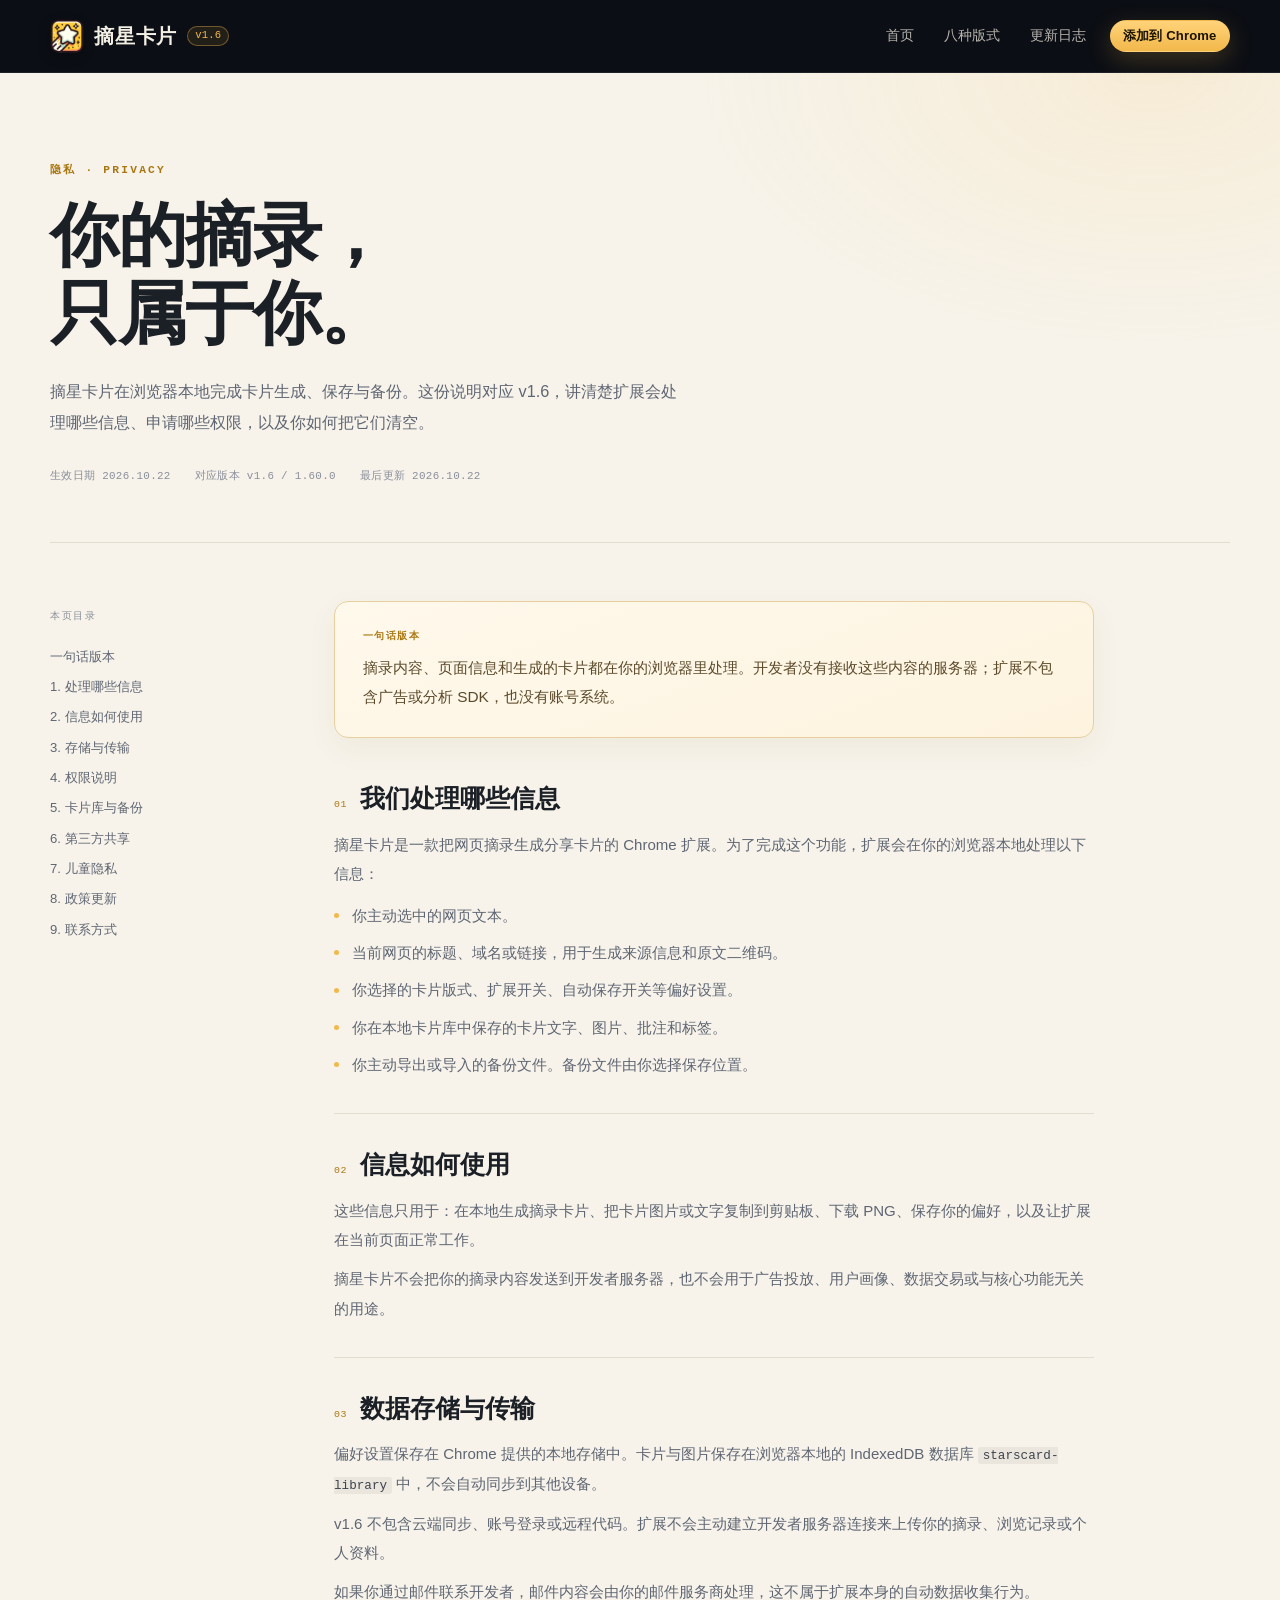
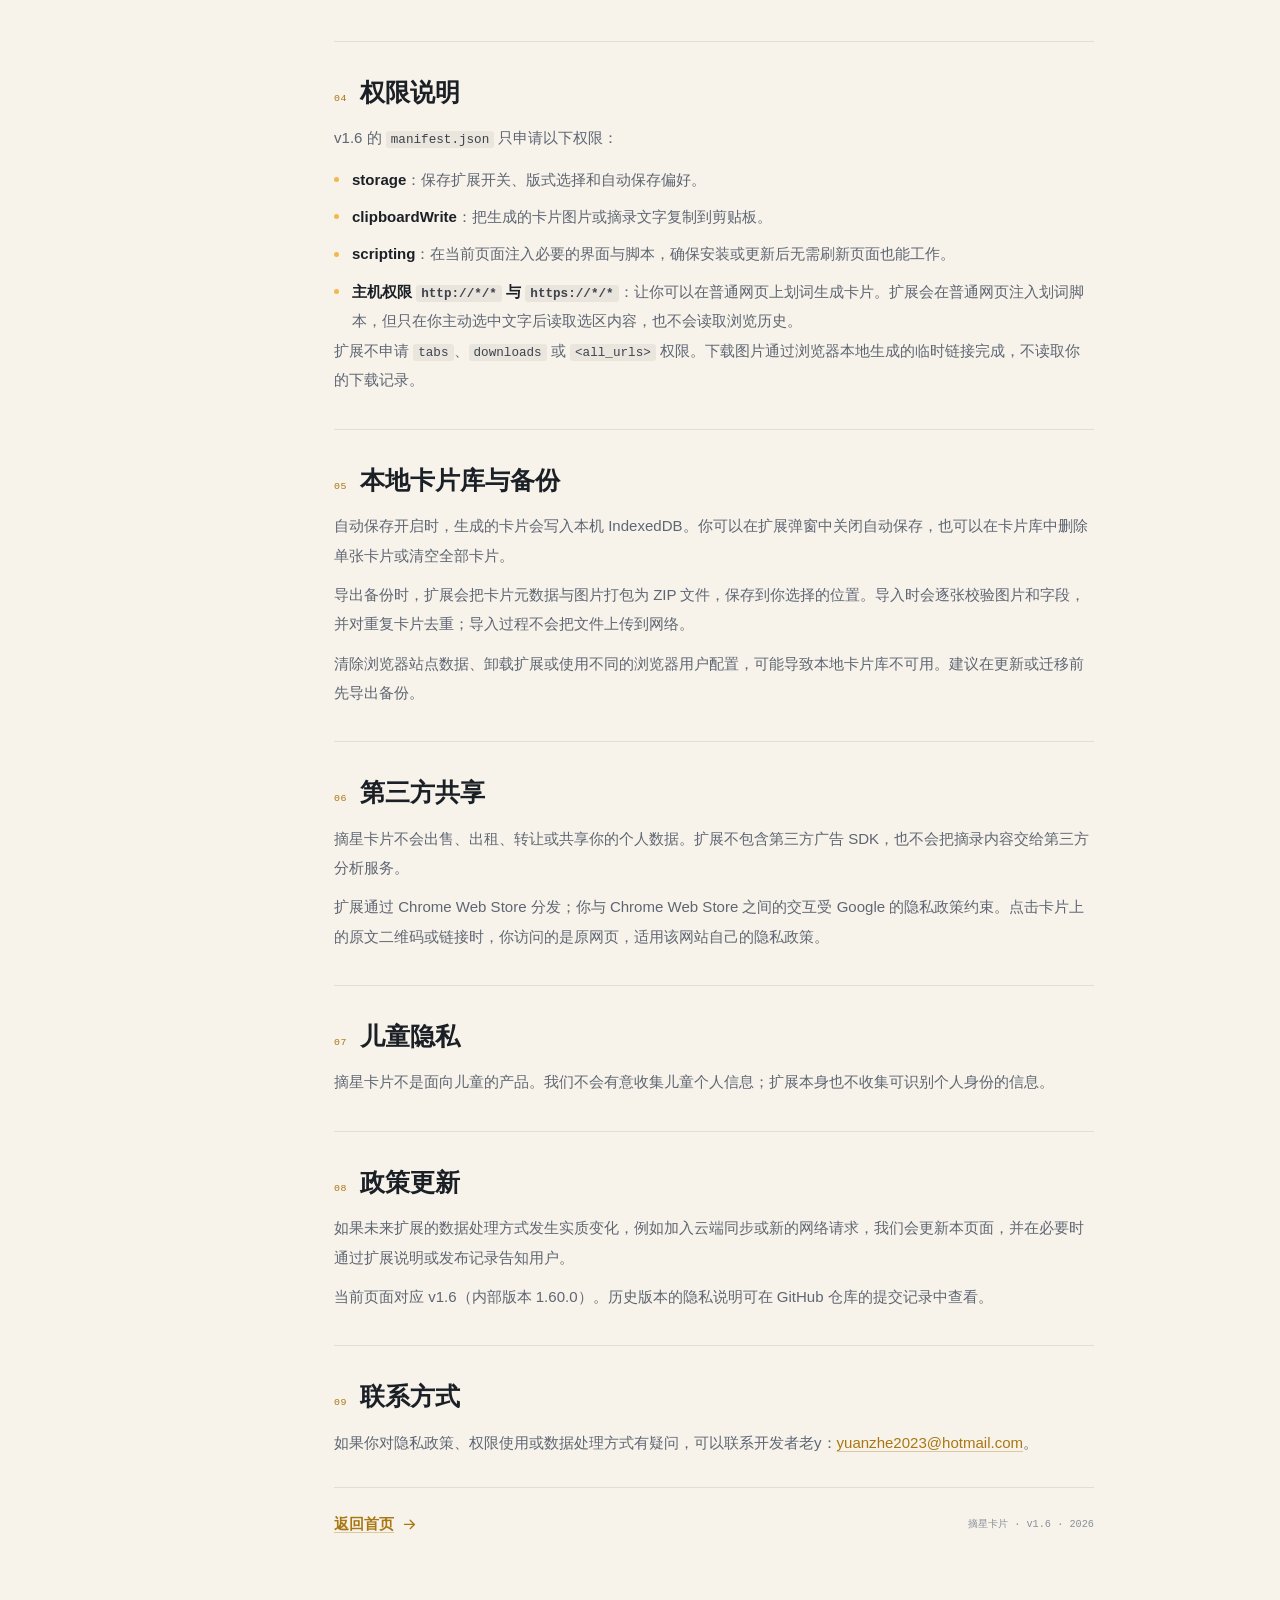
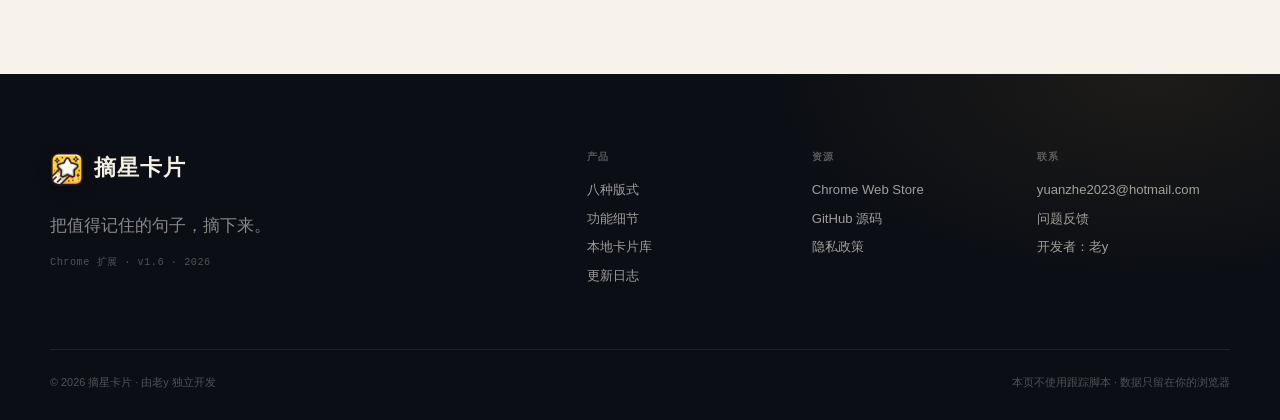
==== commit e4223281: "Clarify content script privacy wording" ====
--- a/privacy.html
+++ b/privacy.html
@@ -368,7 +368,7 @@
                             <li><strong>storage</strong>：保存扩展开关、版式选择和自动保存偏好。</li>
                             <li><strong>clipboardWrite</strong>：把生成的卡片图片或摘录文字复制到剪贴板。</li>
                             <li><strong>scripting</strong>：在当前页面注入必要的界面与脚本，确保安装或更新后无需刷新页面也能工作。</li>
-                            <li><strong>主机权限 <code>http://*/*</code> 与 <code>https://*/*</code></strong>：让你可以在普通网页上划词生成卡片。扩展不会读取你的浏览历史，也不会在其他页面后台运行。</li>
+                            <li><strong>主机权限 <code>http://*/*</code> 与 <code>https://*/*</code></strong>：让你可以在普通网页上划词生成卡片。扩展会在普通网页注入划词脚本，但只在你主动选中文字后读取选区内容，也不会读取浏览历史。</li>
                         </ul>
                         <p>扩展不申请 <code>tabs</code>、<code>downloads</code> 或 <code>&lt;all_urls&gt;</code> 权限。下载图片通过浏览器本地生成的临时链接完成，不读取你的下载记录。</p>
                     </section>
--- a/assets/site.css
+++ b/assets/site.css
@@ -3080,6 +3080,18 @@
         gap: 30px;
     }
 
+    .hero__trust {
+        grid-template-columns: repeat(4, minmax(0, 1fr));
+    }
+
+    .trust-item--wide {
+        grid-column: span 2;
+    }
+
+    .ghost-card--signal {
+        display: none;
+    }
+
     .hero__stage {
         height: 570px;
     }
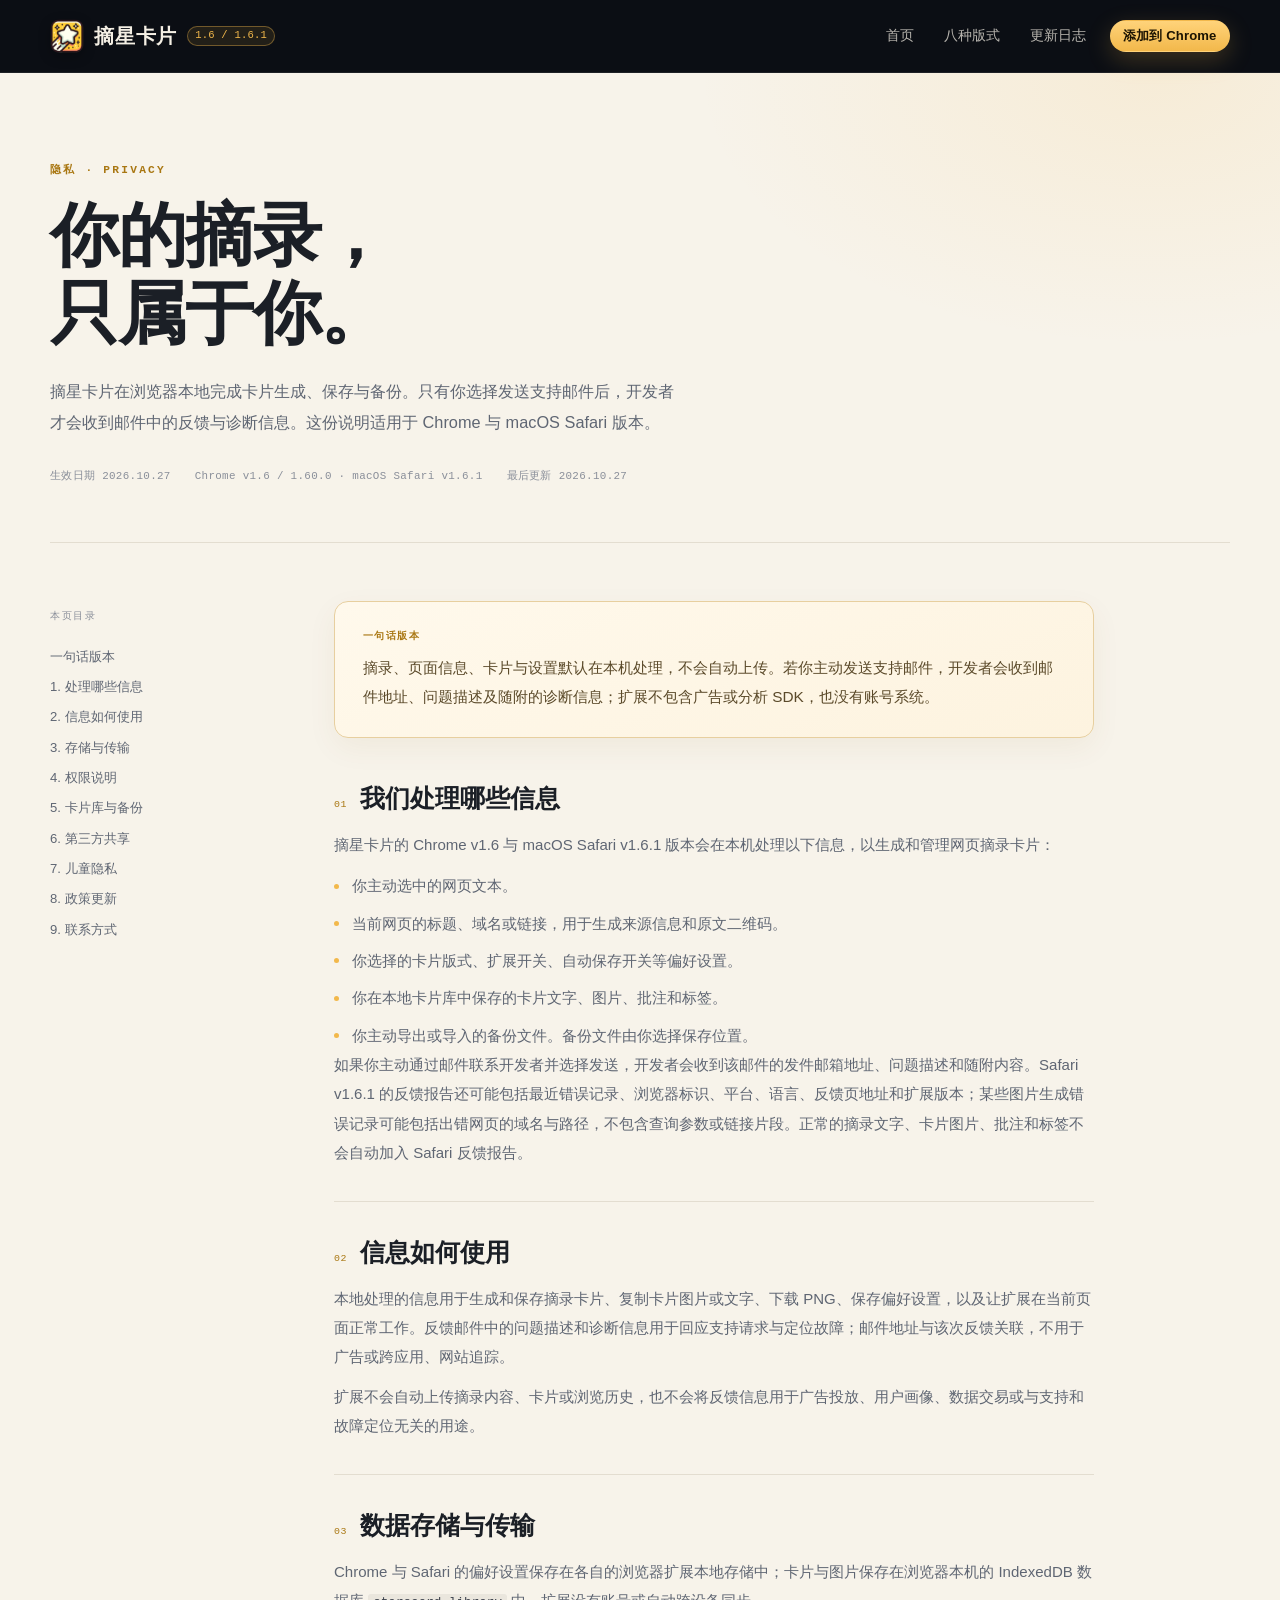
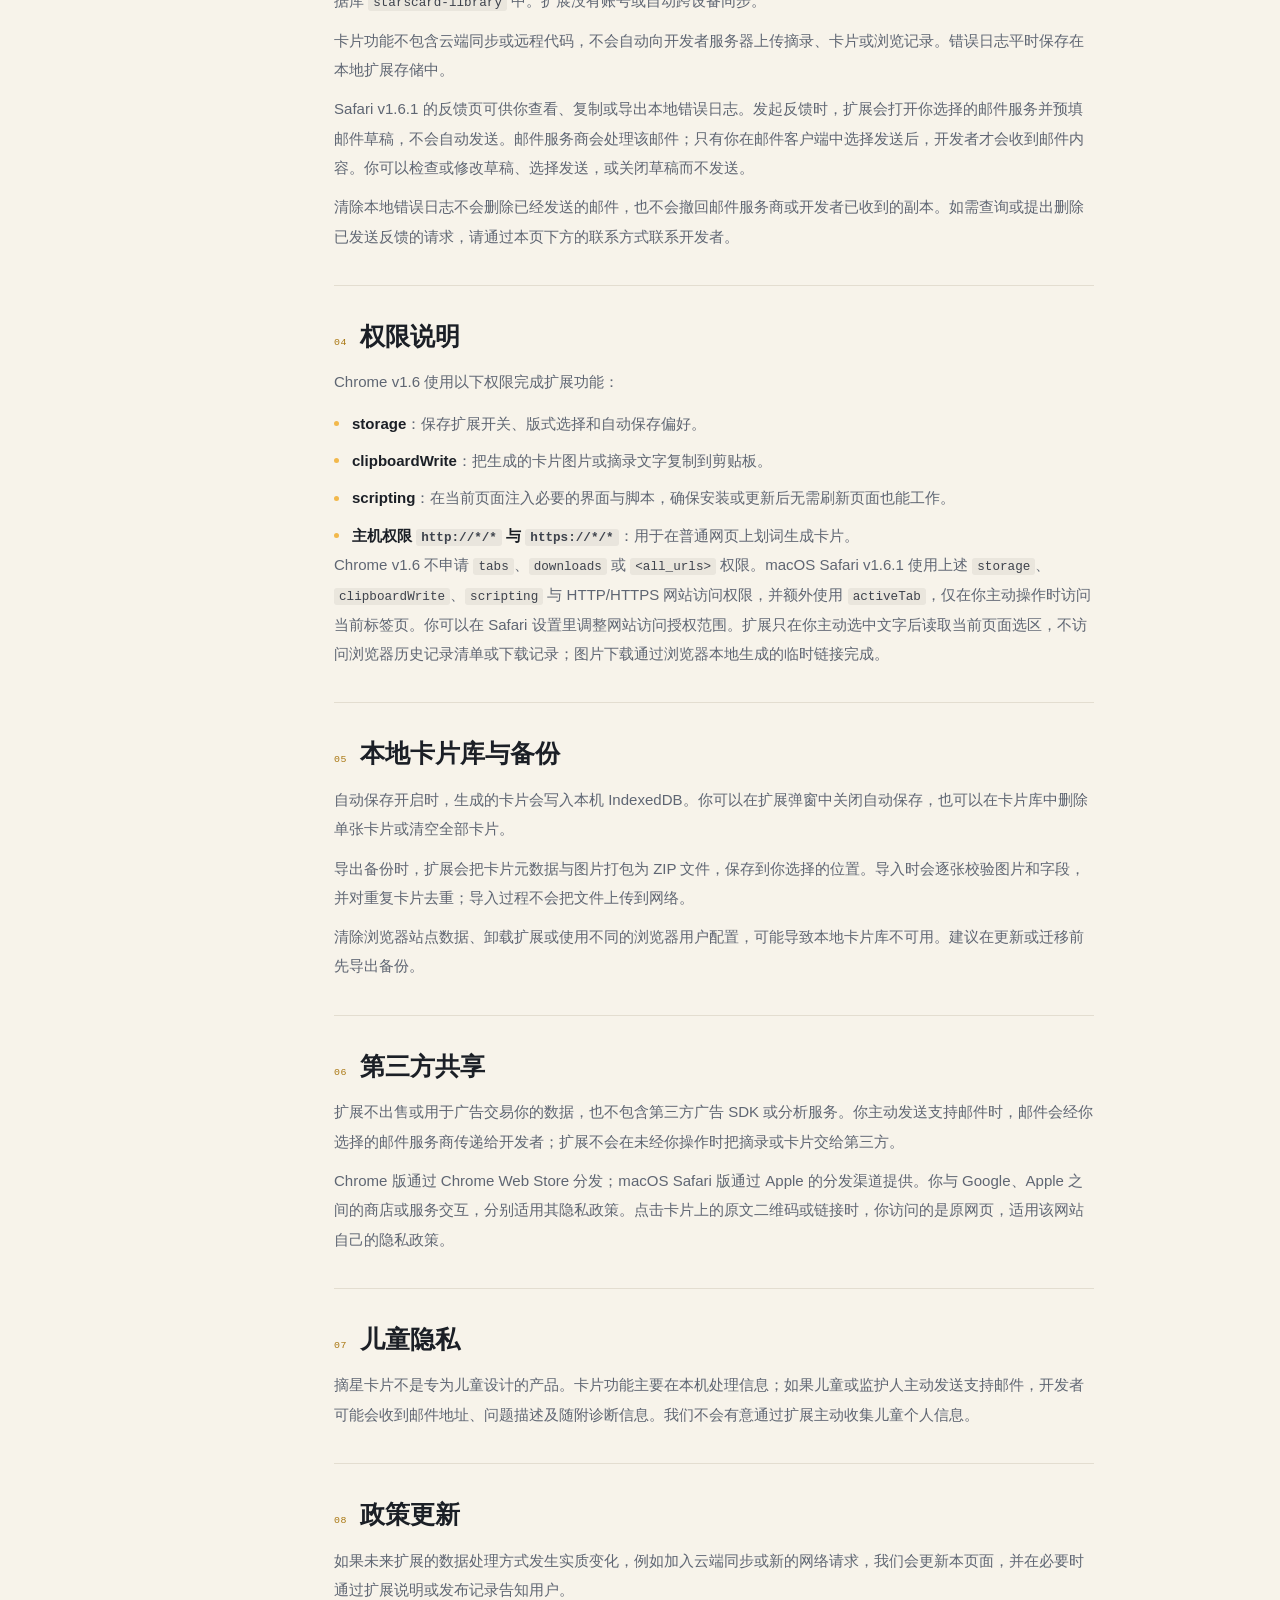
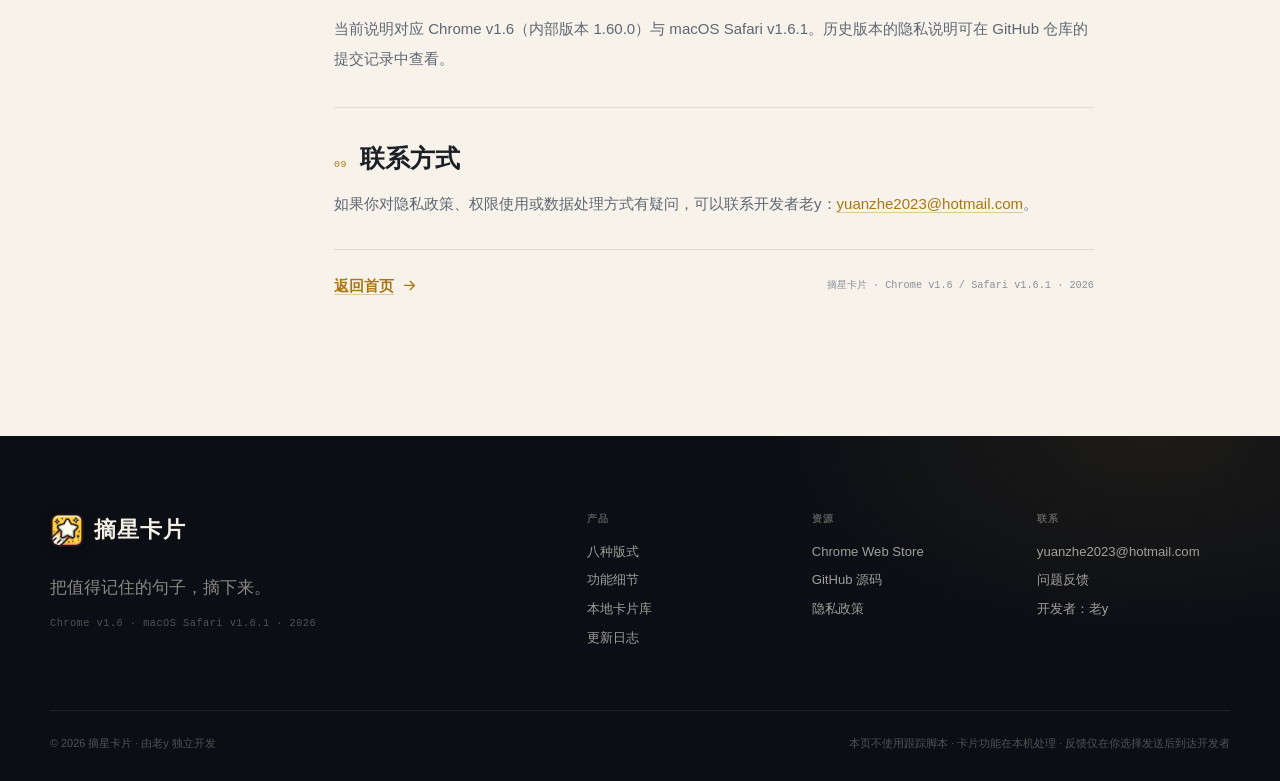
==== commit d616c39a: "docs: cover Safari 1.6.1 and optional feedback in privacy policy" ====
--- a/privacy.html
+++ b/privacy.html
@@ -4,7 +4,7 @@
     <meta charset="UTF-8">
     <meta name="viewport" content="width=device-width, initial-scale=1.0">
     <title>隐私政策 · 摘星卡片</title>
-    <meta name="description" content="摘星卡片 Chrome 扩展 v1.6 隐私政策：摘录、卡片和备份如何在本机处理，扩展申请哪些权限，以及你可以如何清空数据。">
+    <meta name="description" content="摘星卡片 Chrome v1.6 与 macOS Safari v1.6.1 隐私政策：本地卡片处理、扩展权限及用户主动发送反馈时的数据。">
     <meta name="theme-color" content="#0b0e14">
     <link rel="canonical" href="https://starcard.foxlaoy.com/privacy">
     <link rel="icon" type="image/png" href="assets/icon48.png">
@@ -289,7 +289,7 @@
             <a class="brand" href="./" aria-label="返回摘星卡片首页">
                 <img src="assets/icon48.png" alt="" width="34" height="34">
                 <span class="brand__name">摘星卡片</span>
-                <span class="brand__version">v1.6</span>
+                <span class="brand__version">1.6 / 1.6.1</span>
             </a>
             <nav class="nav" aria-label="主导航">
                 <a href="./">首页</a>
@@ -307,11 +307,11 @@
             <header class="privacy-hero">
                 <p class="kicker">隐私 · Privacy</p>
                 <h1>你的摘录，<br>只属于你。</h1>
-                <p class="privacy-lead">摘星卡片在浏览器本地完成卡片生成、保存与备份。这份说明对应 v1.6，讲清楚扩展会处理哪些信息、申请哪些权限，以及你如何把它们清空。</p>
+                <p class="privacy-lead">摘星卡片在浏览器本地完成卡片生成、保存与备份。只有你选择发送支持邮件后，开发者才会收到邮件中的反馈与诊断信息。这份说明适用于 Chrome 与 macOS Safari 版本。</p>
                 <div class="privacy-meta">
-                    <span>生效日期 2026.10.22</span>
-                    <span>对应版本 v1.6 / 1.60.0</span>
-                    <span>最后更新 2026.10.22</span>
+                    <span>生效日期 2026.10.27</span>
+                    <span>Chrome v1.6 / 1.60.0 · macOS Safari v1.6.1</span>
+                    <span>最后更新 2026.10.27</span>
                 </div>
             </header>
 
@@ -333,12 +333,12 @@
                 <article class="policy">
                     <section class="policy-summary" id="summary">
                         <strong>一句话版本</strong>
-                        <p>摘录内容、页面信息和生成的卡片都在你的浏览器里处理。开发者没有接收这些内容的服务器；扩展不包含广告或分析 SDK，也没有账号系统。</p>
+                        <p>摘录、页面信息、卡片与设置默认在本机处理，不会自动上传。若你主动发送支持邮件，开发者会收到邮件地址、问题描述及随附的诊断信息；扩展不包含广告或分析 SDK，也没有账号系统。</p>
                     </section>
 
                     <section class="policy-section" id="data">
                         <h2><span>01</span>我们处理哪些信息</h2>
-                        <p>摘星卡片是一款把网页摘录生成分享卡片的 Chrome 扩展。为了完成这个功能，扩展会在你的浏览器本地处理以下信息：</p>
+                        <p>摘星卡片的 Chrome v1.6 与 macOS Safari v1.6.1 版本会在本机处理以下信息，以生成和管理网页摘录卡片：</p>
                         <ul>
                             <li>你主动选中的网页文本。</li>
                             <li>当前网页的标题、域名或链接，用于生成来源信息和原文二维码。</li>
@@ -346,31 +346,33 @@
                             <li>你在本地卡片库中保存的卡片文字、图片、批注和标签。</li>
                             <li>你主动导出或导入的备份文件。备份文件由你选择保存位置。</li>
                         </ul>
+                        <p>如果你主动通过邮件联系开发者并选择发送，开发者会收到该邮件的发件邮箱地址、问题描述和随附内容。Safari v1.6.1 的反馈报告还可能包括最近错误记录、浏览器标识、平台、语言、反馈页地址和扩展版本；某些图片生成错误记录可能包括出错网页的域名与路径，不包含查询参数或链接片段。正常的摘录文字、卡片图片、批注和标签不会自动加入 Safari 反馈报告。</p>
                     </section>
 
                     <section class="policy-section" id="use">
                         <h2><span>02</span>信息如何使用</h2>
-                        <p>这些信息只用于：在本地生成摘录卡片、把卡片图片或文字复制到剪贴板、下载 PNG、保存你的偏好，以及让扩展在当前页面正常工作。</p>
-                        <p>摘星卡片不会把你的摘录内容发送到开发者服务器，也不会用于广告投放、用户画像、数据交易或与核心功能无关的用途。</p>
+                        <p>本地处理的信息用于生成和保存摘录卡片、复制卡片图片或文字、下载 PNG、保存偏好设置，以及让扩展在当前页面正常工作。反馈邮件中的问题描述和诊断信息用于回应支持请求与定位故障；邮件地址与该次反馈关联，不用于广告或跨应用、网站追踪。</p>
+                        <p>扩展不会自动上传摘录内容、卡片或浏览历史，也不会将反馈信息用于广告投放、用户画像、数据交易或与支持和故障定位无关的用途。</p>
                     </section>
 
                     <section class="policy-section" id="storage">
                         <h2><span>03</span>数据存储与传输</h2>
-                        <p>偏好设置保存在 Chrome 提供的本地存储中。卡片与图片保存在浏览器本地的 IndexedDB 数据库 <code>starscard-library</code> 中，不会自动同步到其他设备。</p>
-                        <p>v1.6 不包含云端同步、账号登录或远程代码。扩展不会主动建立开发者服务器连接来上传你的摘录、浏览记录或个人资料。</p>
-                        <p>如果你通过邮件联系开发者，邮件内容会由你的邮件服务商处理，这不属于扩展本身的自动数据收集行为。</p>
+                        <p>Chrome 与 Safari 的偏好设置保存在各自的浏览器扩展本地存储中；卡片与图片保存在浏览器本机的 IndexedDB 数据库 <code>starscard-library</code> 中。扩展没有账号或自动跨设备同步。</p>
+                        <p>卡片功能不包含云端同步或远程代码，不会自动向开发者服务器上传摘录、卡片或浏览记录。错误日志平时保存在本地扩展存储中。</p>
+                        <p>Safari v1.6.1 的反馈页可供你查看、复制或导出本地错误日志。发起反馈时，扩展会打开你选择的邮件服务并预填邮件草稿，不会自动发送。邮件服务商会处理该邮件；只有你在邮件客户端中选择发送后，开发者才会收到邮件内容。你可以检查或修改草稿、选择发送，或关闭草稿而不发送。</p>
+                        <p>清除本地错误日志不会删除已经发送的邮件，也不会撤回邮件服务商或开发者已收到的副本。如需查询或提出删除已发送反馈的请求，请通过本页下方的联系方式联系开发者。</p>
                     </section>
 
                     <section class="policy-section" id="permissions">
                         <h2><span>04</span>权限说明</h2>
-                        <p>v1.6 的 <code>manifest.json</code> 只申请以下权限：</p>
+                        <p>Chrome v1.6 使用以下权限完成扩展功能：</p>
                         <ul>
                             <li><strong>storage</strong>：保存扩展开关、版式选择和自动保存偏好。</li>
                             <li><strong>clipboardWrite</strong>：把生成的卡片图片或摘录文字复制到剪贴板。</li>
                             <li><strong>scripting</strong>：在当前页面注入必要的界面与脚本，确保安装或更新后无需刷新页面也能工作。</li>
-                            <li><strong>主机权限 <code>http://*/*</code> 与 <code>https://*/*</code></strong>：让你可以在普通网页上划词生成卡片。扩展会在普通网页注入划词脚本，但只在你主动选中文字后读取选区内容，也不会读取浏览历史。</li>
+                            <li><strong>主机权限 <code>http://*/*</code> 与 <code>https://*/*</code></strong>：用于在普通网页上划词生成卡片。</li>
                         </ul>
-                        <p>扩展不申请 <code>tabs</code>、<code>downloads</code> 或 <code>&lt;all_urls&gt;</code> 权限。下载图片通过浏览器本地生成的临时链接完成，不读取你的下载记录。</p>
+                        <p>Chrome v1.6 不申请 <code>tabs</code>、<code>downloads</code> 或 <code>&lt;all_urls&gt;</code> 权限。macOS Safari v1.6.1 使用上述 <code>storage</code>、<code>clipboardWrite</code>、<code>scripting</code> 与 HTTP/HTTPS 网站访问权限，并额外使用 <code>activeTab</code>，仅在你主动操作时访问当前标签页。你可以在 Safari 设置里调整网站访问授权范围。扩展只在你主动选中文字后读取当前页面选区，不访问浏览器历史记录清单或下载记录；图片下载通过浏览器本地生成的临时链接完成。</p>
                     </section>
 
                     <section class="policy-section" id="library">
@@ -382,19 +384,19 @@
 
                     <section class="policy-section" id="sharing">
                         <h2><span>06</span>第三方共享</h2>
-                        <p>摘星卡片不会出售、出租、转让或共享你的个人数据。扩展不包含第三方广告 SDK，也不会把摘录内容交给第三方分析服务。</p>
-                        <p>扩展通过 Chrome Web Store 分发；你与 Chrome Web Store 之间的交互受 Google 的隐私政策约束。点击卡片上的原文二维码或链接时，你访问的是原网页，适用该网站自己的隐私政策。</p>
+                        <p>扩展不出售或用于广告交易你的数据，也不包含第三方广告 SDK 或分析服务。你主动发送支持邮件时，邮件会经你选择的邮件服务商传递给开发者；扩展不会在未经你操作时把摘录或卡片交给第三方。</p>
+                        <p>Chrome 版通过 Chrome Web Store 分发；macOS Safari 版通过 Apple 的分发渠道提供。你与 Google、Apple 之间的商店或服务交互，分别适用其隐私政策。点击卡片上的原文二维码或链接时，你访问的是原网页，适用该网站自己的隐私政策。</p>
                     </section>
 
                     <section class="policy-section" id="children">
                         <h2><span>07</span>儿童隐私</h2>
-                        <p>摘星卡片不是面向儿童的产品。我们不会有意收集儿童个人信息；扩展本身也不收集可识别个人身份的信息。</p>
+                        <p>摘星卡片不是专为儿童设计的产品。卡片功能主要在本机处理信息；如果儿童或监护人主动发送支持邮件，开发者可能会收到邮件地址、问题描述及随附诊断信息。我们不会有意通过扩展主动收集儿童个人信息。</p>
                     </section>
 
                     <section class="policy-section" id="changes">
                         <h2><span>08</span>政策更新</h2>
                         <p>如果未来扩展的数据处理方式发生实质变化，例如加入云端同步或新的网络请求，我们会更新本页面，并在必要时通过扩展说明或发布记录告知用户。</p>
-                        <p>当前页面对应 v1.6（内部版本 1.60.0）。历史版本的隐私说明可在 GitHub 仓库的提交记录中查看。</p>
+                        <p>当前说明对应 Chrome v1.6（内部版本 1.60.0）与 macOS Safari v1.6.1。历史版本的隐私说明可在 GitHub 仓库的提交记录中查看。</p>
                     </section>
 
                     <section class="policy-section" id="contact">
@@ -402,7 +404,7 @@
                         <p>如果你对隐私政策、权限使用或数据处理方式有疑问，可以联系开发者老y：<a href="mailto:yuanzhe2023@hotmail.com">yuanzhe2023@hotmail.com</a>。</p>
                         <div class="policy-back">
                             <a class="text-link" href="./">返回首页 <svg class="icon" aria-hidden="true"><use href="#i-arrow"/></svg></a>
-                            <span>摘星卡片 · v1.6 · 2026</span>
+                            <span>摘星卡片 · Chrome v1.6 / Safari v1.6.1 · 2026</span>
                         </div>
                     </section>
                 </article>
@@ -422,7 +424,7 @@
                     <span class="brand__name">摘星卡片</span>
                 </a>
                 <p>把值得记住的句子，摘下来。</p>
-                <span class="footer-version">Chrome 扩展 · v1.6 · 2026</span>
+                <span class="footer-version">Chrome v1.6 · macOS Safari v1.6.1 · 2026</span>
             </div>
             <div class="footer-cols">
                 <div>
@@ -448,7 +450,7 @@
         </div>
         <div class="container footer-bottom">
             <p>© 2026 摘星卡片 · 由老y 独立开发</p>
-            <p>本页不使用跟踪脚本 · 数据只留在你的浏览器</p>
+            <p>本页不使用跟踪脚本 · 卡片功能在本机处理 · 反馈仅在你选择发送后到达开发者</p>
         </div>
     </footer>
 </body>
